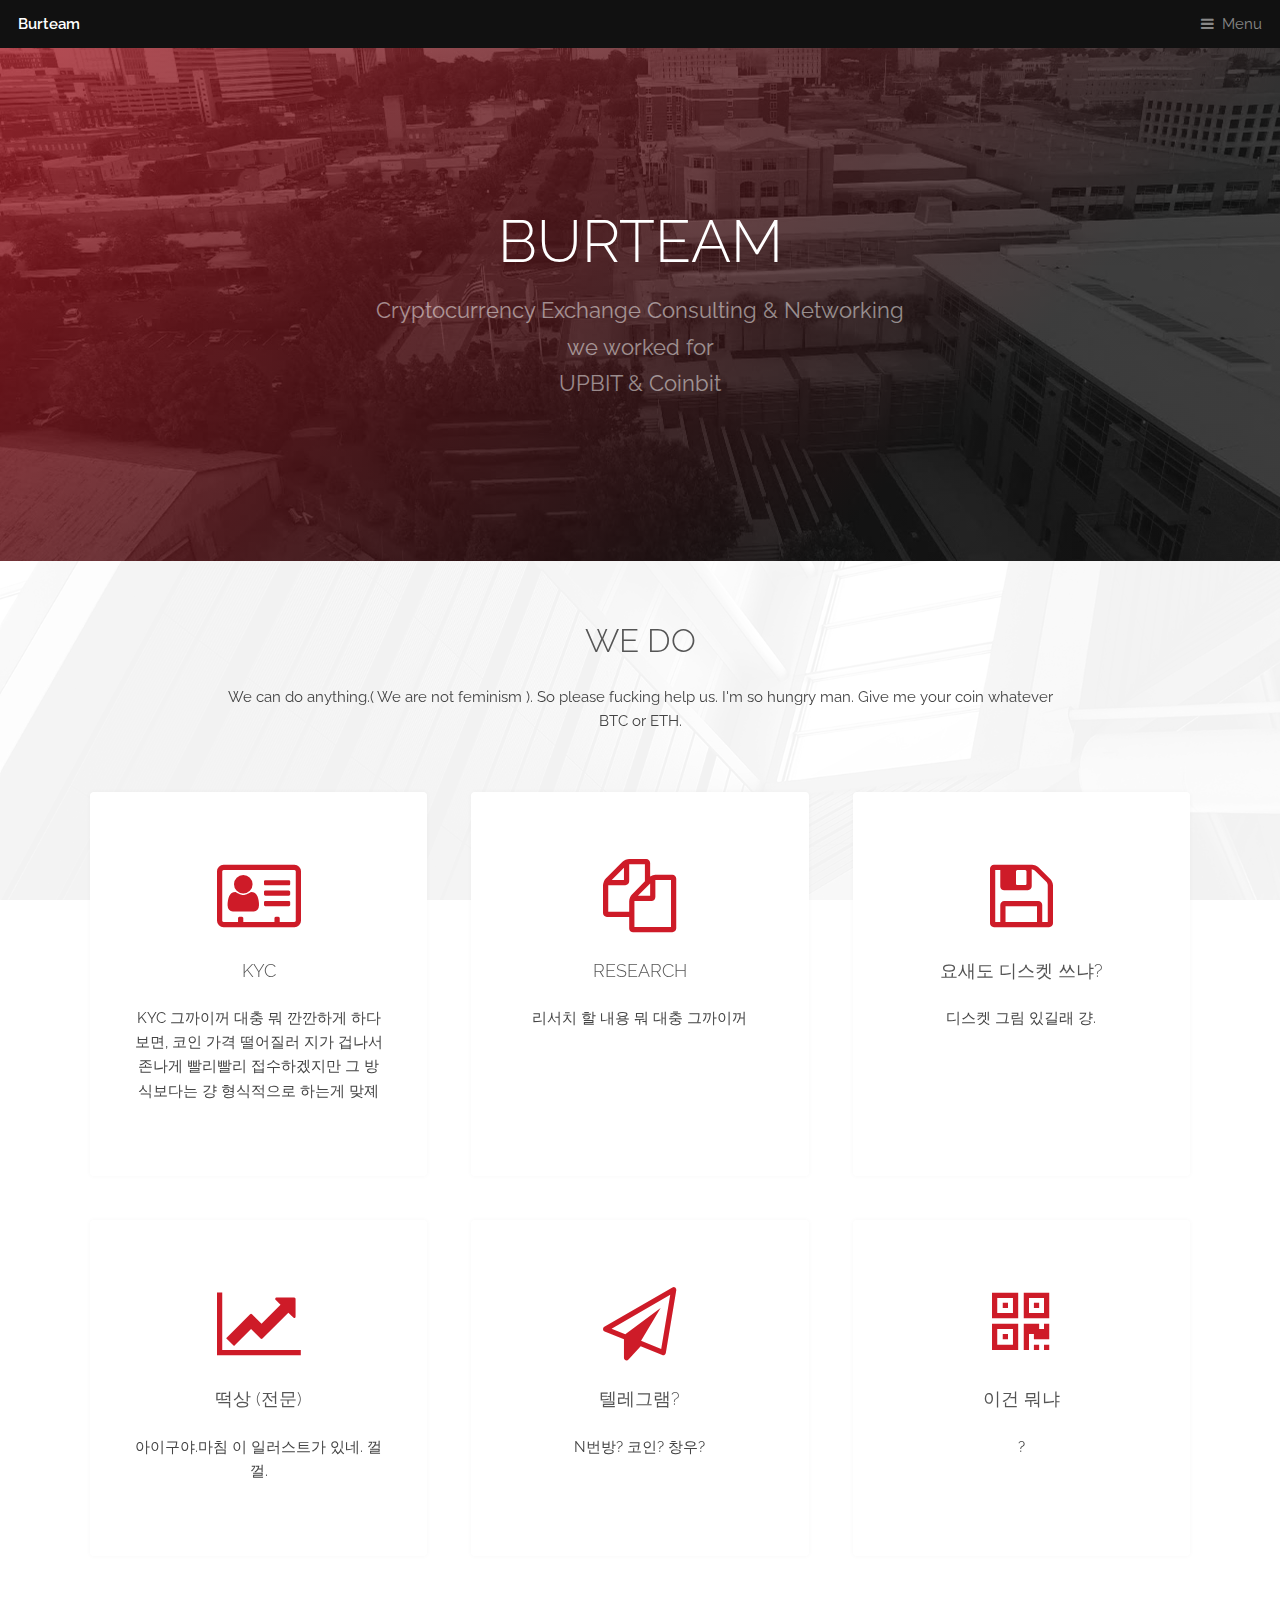
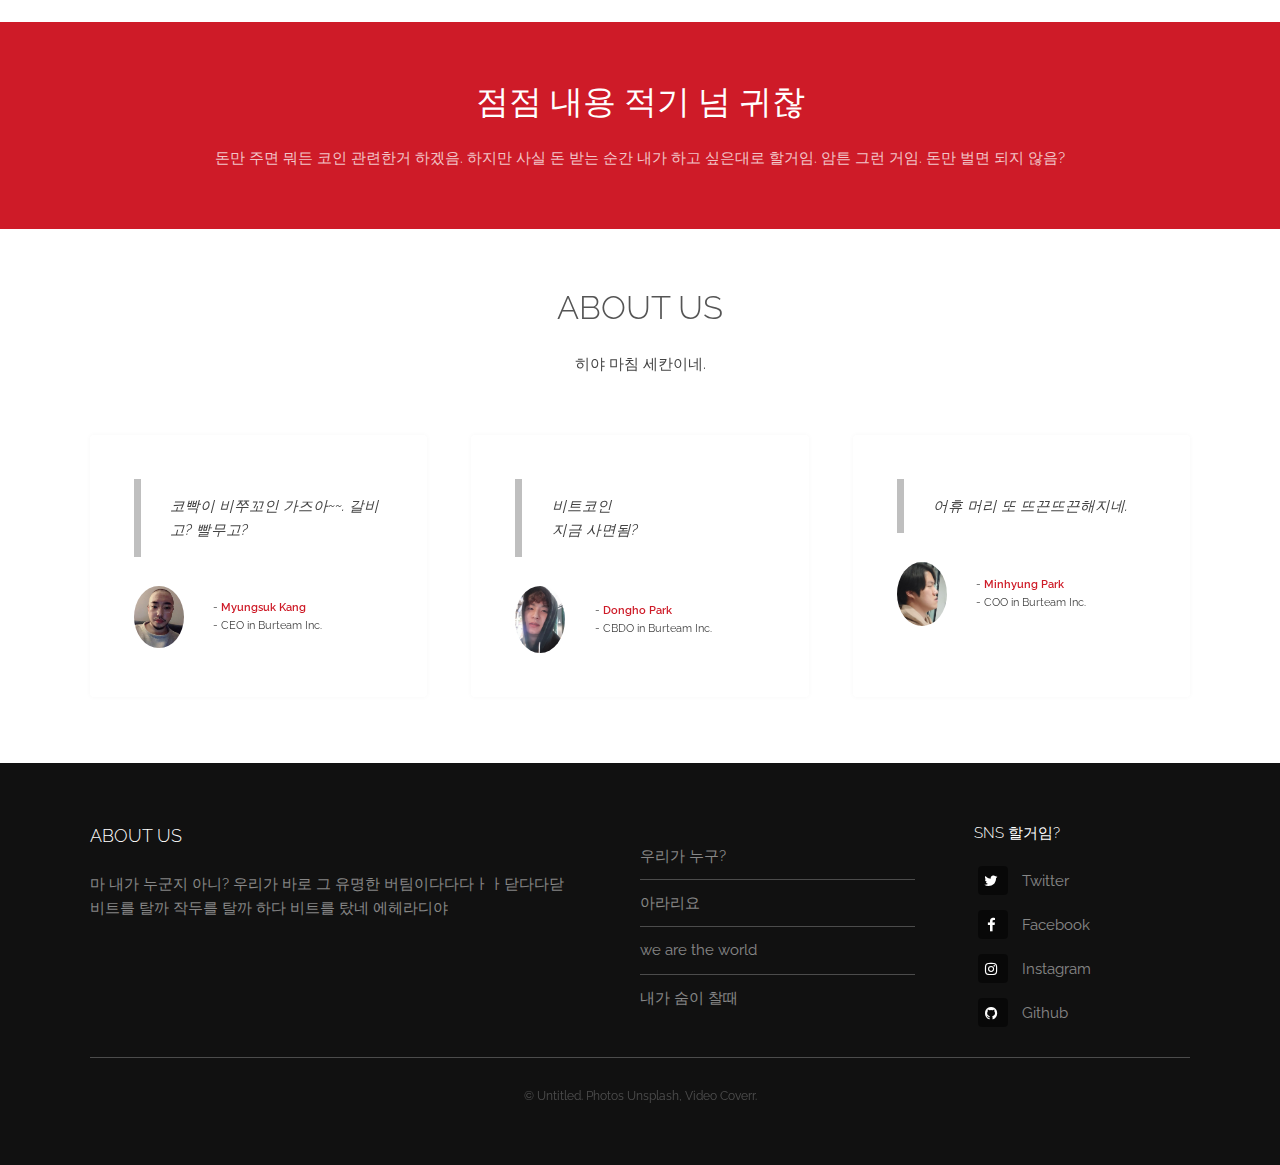
==== index.html @ a4aa3201 "2차 수정" ====
<!DOCTYPE HTML>
<html>
	<head>
		<title>Burteam</title>
		<meta charset="utf-8" />
		<meta name="viewport" content="width=device-width, initial-scale=1, user-scalable=no" />
		<meta name="description" content="" />
		<meta name="keywords" content="" />
		<meta property="og:image" content="images/bur.jpg"/>
		<link rel="stylesheet" href="assets/css/main.css" />
	</head>
	<body class="is-preload">

		<!-- Header -->
			<header id="header">
				<a class="logo" href="index.html">Burteam</a>
				<nav>
					<a href="#menu">Menu</a>
				</nav>
			</header>

		<!-- Nav -->
			<nav id="menu">
				<ul class="links">
					<li><a href="index.html">Home</a></li>
					<li><a href="elements.html">Contract</a></li>
					<li><a href="generic.html">Research</a></li>
				</ul>
			</nav>

		<!-- Banner -->
			<section id="banner">
				<div class="inner">
					<h1>Burteam</h1>
					<p>Cryptocurrency Exchange Consulting & Networking <br/>
					we worked for <br>
					<a href="https://upbit.com/">UPBIT</a>
					&

					 <a href="https://coinbit.co.kr/">Coinbit</a></p>
				</div>
				<video autoplay loop muted playsinline src="images/banner.mp4"></video>
			</section>

		<!-- Highlights -->
			<section class="wrapper">
				<div class="inner">
					<header class="special">
						<h2>WE do</h2>
						<p>We can do anything.( We are not feminism ). So please fucking help us. I'm so hungry man. Give me your coin whatever BTC or ETH. </p>
					</header>
					<div class="highlights">
						<section>
							<div class="content">
								<header>
									<a href="#" class="icon fa-vcard-o"><span class="label">Icon</span></a>
									<h3>KYC</h3>
								</header>
								<p>KYC 그까이꺼 대충 뭐 깐깐하게 하다보면, 코인 가격 떨어질러 지가 겁나서 존나게 빨리빨리 접수하겠지만 그 방식보다는 걍 형식적으로 하는게 맞졔</p>
							</div>
						</section>
						<section>
							<div class="content">
								<header>
									<a href="#" class="icon fa-files-o"><span class="label">Icon</span></a>
									<h3>Research</h3>
								</header>
								<p>리서치 할 내용 뭐 대충 그까이꺼</p>
							</div>
						</section>
						<section>
							<div class="content">
								<header>
									<a href="#" class="icon fa-floppy-o"><span class="label">Icon</span></a>
									<h3>요새도 디스켓 쓰냐?</h3>
								</header>
								<p>디스켓 그림 있길래 걍.</p>
							</div>
						</section>
						<section>
							<div class="content">
								<header>
									<a href="#" class="icon fa-line-chart"><span class="label">Icon</span></a>
									<h3>떡상 (전문)</h3>
								</header>
								<p>아이구야.마침 이 일러스트가 있네. 껄껄.</p>
							</div>
						</section>
						<section>
							<div class="content">
								<header>
									<a href="#" class="icon fa-paper-plane-o"><span class="label">Icon</span></a>
									<h3>텔레그램?</h3>
								</header>
								<p>N번방? 코인? 창우?</p>
							</div>
						</section>
						<section>
							<div class="content">
								<header>
									<a href="#" class="icon fa-qrcode"><span class="label">Icon</span></a>
									<h3>이건 뭐냐</h3>
								</header>
								<p>?</p>
							</div>
						</section>
					</div>
				</div>
			</section>

		<!-- CTA -->
			<section id="cta" class="wrapper">
				<div class="inner">
					<h2>점점 내용 적기 넘 귀찮</h2>
					<p> 돈만 주면 뭐든 코인 관련한거 하겠음. 하지만 사실 돈 받는 순간 내가 하고 싶은대로 할거임. 암튼 그런 거임. 돈만 벌면 되지 않음? </p>
				</div>
			</section>

		<!-- Testimonials -->
			<section class="wrapper">
				<div class="inner">
					<header class="special">
						<h2>About us</h2>
						<p>히야 마침 세칸이네. </p>
					</header>
					<div class="testimonials">
						<section>
							<div class="content">
								<blockquote>
									<p>코빡이 비쭈꼬인 가즈아~~.
									갈비고? 빨무고?</p>
								</blockquote>
								<div class="author">
									<div class="image">
										<img src="images/보노.jpg" alt="" />
									</div>
									<p class="credit">- <strong>Myungsuk Kang</strong> <span><br>- CEO in Burteam Inc.</span></p>
								</div>
							</div>
						</section>
						<section>
							<div class="content">
								<blockquote>
									<p>비트코인 <br> 지금 사면됨? </p>
								</blockquote>
								<div class="author">
									<div class="image">
										<img src="images/22.jpg" alt="" />
									</div>
									<p class="credit">- <strong>Dongho Park</strong> <span><br>- CBDO in Burteam Inc.</span></p>
								</div>
							</div>
						</section>
						<section>
							<div class="content">
								<blockquote>
									<p>어휴 머리 또 뜨끈뜨끈해지네. </p>
								</blockquote>
								<div class="author">
									<div class="image">
										<img src="images/민4.jpg" alt="" />
									</div>
									<p class="credit">- <strong>Minhyung Park</strong> <span><br>- COO in Burteam Inc.</span></p>
								</div>
							</div>
						</section>
					</div>
				</div>
			</section>

		<!-- Footer -->
			<footer id="footer">
				<div class="inner">
					<div class="content">
						<section>
							<h3>About us</h3>
							<p>마 내가 누군지 아니? 우리가 바로 그 유명한 버팀이다다다ㅏㅏ닫다다닫 비트를 탈까 작두를 탈까 하다 비트를 탔네 에헤라디야</p>
						</section>
						<section>
							<h4></h4>
							<ul class="alt">
								<li><a href="#">우리가 누구?</a></li>
								<li><a href="#">아라리요</a></li>
								<li><a href="#">we are the world </a></li>
								<li><a href="#">내가 숨이 찰때</a></li>
							</ul>
						</section>
						<section>
							<h4>SNS 할거임?</h4>
							<ul class="plain">
								<li><a href="#"><i class="icon fa-twitter">&nbsp;</i>Twitter</a></li>
								<li><a href="#"><i class="icon fa-facebook">&nbsp;</i>Facebook</a></li>
								<li><a href="#"><i class="icon fa-instagram">&nbsp;</i>Instagram</a></li>
								<li><a href="#"><i class="icon fa-github">&nbsp;</i>Github</a></li>
							</ul>
						</section>
					</div>
					<div class="copyright">
						&copy; Untitled. Photos <a href="https://unsplash.co">Unsplash</a>, Video <a href="https://coverr.co">Coverr</a>.
					</div>
				</div>
			</footer>

		<!-- Scripts -->
			<script src="assets/js/jquery.min.js"></script>
			<script src="assets/js/browser.min.js"></script>
			<script src="assets/js/breakpoints.min.js"></script>
			<script src="assets/js/util.js"></script>
			<script src="assets/js/main.js"></script>

	</body>
</html>
---- assets/css/main.css ----
@import url(font-awesome.min.css);
@import url("https://fonts.googleapis.com/css?family=Raleway:200,300,400,500,600");
/*
	Industrious by TEMPLATED
	templated.co @templatedco
	Released for free under the Creative Commons Attribution 3.0 license (templated.co/license)
*/
/* Basic */
@-ms-viewport {
  width: device-width; }
body {
  -ms-overflow-style: scrollbar; }

@media screen and (max-width: 480px) {
  html, body {
    min-width: 320px; } }
html {
  box-sizing: border-box; }

*, *:before, *:after {
  box-sizing: inherit; }

body {
  background: #ffffff; }
  body.is-preload *, body.is-preload *:before, body.is-preload *:after {
    -moz-animation: none !important;
    -webkit-animation: none !important;
    -ms-animation: none !important;
    animation: none !important;
    -moz-transition: none !important;
    -webkit-transition: none !important;
    -ms-transition: none !important;
    transition: none !important; }

html, body, div, span, applet, object,
iframe, h1, h2, h3, h4, h5, h6, p, blockquote,
pre, a, abbr, acronym, address, big, cite,
code, del, dfn, em, img, ins, kbd, q, s, samp,
small, strike, strong, sub, sup, tt, var, b,
u, i, center, dl, dt, dd, ol, ul, li, fieldset,
form, label, legend, table, caption, tbody,
tfoot, thead, tr, th, td, article, aside,
canvas, details, embed, figure, figcaption,
footer, header, hgroup, menu, nav, output, ruby,
section, summary, time, mark, audio, video {
  margin: 0;
  padding: 0;
  border: 0;
  font-size: 100%;
  font: inherit;
  vertical-align: baseline; }

article, aside, details, figcaption, figure,
footer, header, hgroup, menu, nav, section {
  display: block; }

body {
  line-height: 1; }

ol, ul {
  list-style: none; }

blockquote, q {
  quotes: none; }
  blockquote:before, blockquote:after, q:before, q:after {
    content: '';
    content: none; }

table {
  border-collapse: collapse;
  border-spacing: 0; }

body {
  -webkit-text-size-adjust: none; }

mark {
  background-color: transparent;
  color: inherit; }

input::-moz-focus-inner {
  border: 0;
  padding: 0; }

input, select, textarea {
  -moz-appearance: none;
  -webkit-appearance: none;
  -ms-appearance: none;
  appearance: none; }

/* Typography */
html {
  font-size: 13pt; }
  @media screen and (max-width: 1680px) {
    html {
      font-size: 11pt; } }
  @media screen and (max-width: 980px) {
    html {
      font-size: 12pt; } }
  @media screen and (max-width: 480px) {
    html {
      font-size: 11pt; } }

body {
  background-color: #ffffff;
  color: #444444; }

body, input, select, textarea {
  font-family: "Raleway", Arial, Helvetica, sans-serif;
  font-weight: 400;
  font-size: 1rem;
  line-height: 1.65; }

a {
  -moz-transition: color 0.2s ease-in-out;
  -webkit-transition: color 0.2s ease-in-out;
  -ms-transition: color 0.2s ease-in-out;
  transition: color 0.2s ease-in-out;
  text-decoration: underline; }
  a:hover {
    text-decoration: none; }

strong, b {
  font-weight: 600; }

em, i {
  font-style: italic; }

p {
  margin: 0 0 2rem 0; }

header.special {
  text-align: center;
  margin-bottom: 4rem; }
  header.special p {
    max-width: 75%;
    margin-left: auto;
    margin-right: auto; }

h1, h2, h3, h4, h5, h6 {
  font-weight: 300;
  line-height: 1.5;
  text-transform: uppercase;
  margin: 0 0 1.5rem 0; }
  h1 a, h2 a, h3 a, h4 a, h5 a, h6 a {
    color: inherit;
    text-decoration: none; }

h1 {
  font-size: 3rem;
  line-height: 1.2; }

h2 {
  font-size: 2.25rem;
  line-height: 1.3; }

h3 {
  font-size: 1.25rem; }

h4 {
  font-size: 1rem; }

h5 {
  font-size: 0.9rem; }

h6 {
  font-size: 0.7rem; }

@media screen and (max-width: 736px) {
  h1 {
    font-size: 2.75rem;
    line-height: 1.3; }

  h2 {
    font-size: 1.75rem;
    line-height: 1.5; }

  h3 {
    font-size: 1.25rem; } }
sub {
  font-size: 0.8rem;
  position: relative;
  top: 0.5rem; }

sup {
  font-size: 0.8rem;
  position: relative;
  top: -0.5rem; }

blockquote {
  border-left: solid 0.5rem;
  font-style: italic;
  margin: 0 0 2rem 0;
  padding: 1rem 0 1rem 2rem; }

code {
  border-radius: 4px;
  border: solid 1px;
  font-family: "Courier New", monospace;
  font-size: 0.9rem;
  margin: 0 0.25rem;
  padding: 0.25rem 0.65rem; }

pre {
  -webkit-overflow-scrolling: touch;
  font-family: "Courier New", monospace;
  font-size: 0.9rem;
  margin: 0 0 2rem 0; }
  pre code {
    display: block;
    line-height: 1.75;
    padding: 1rem 1.5rem;
    overflow-x: auto; }

hr {
  border: 0;
  border-bottom: solid 1px;
  margin: 2rem 0; }
  hr.major {
    margin: 4rem 0; }

input, select, textarea {
  color: #555555; }

a {
  color: #ce1b28; }

strong, b {
  color: #555555; }

h1, h2, h3, h4, h5, h6 {
  color: #555555; }

blockquote {
  border-left-color: rgba(0, 0, 0, 0.25); }

code {
  background: rgba(0, 0, 0, 0.075);
  border-color: rgba(0, 0, 0, 0.25); }

hr {
  border-bottom-color: rgba(0, 0, 0, 0.25); }

/* Inner */
.inner {
  margin: 0 auto;
  width: 75rem;
  max-width: calc(100% - 6rem); }
  @media screen and (max-width: 480px) {
    .inner {
      max-width: calc(100% - 3rem); } }

/* Button */
input[type="submit"],
input[type="reset"],
input[type="button"],
button,
.button {
  -moz-appearance: none;
  -webkit-appearance: none;
  -ms-appearance: none;
  appearance: none;
  -moz-transition: background-color 0.2s ease-in-out, box-shadow 0.2s ease-in-out, color 0.2s ease-in-out;
  -webkit-transition: background-color 0.2s ease-in-out, box-shadow 0.2s ease-in-out, color 0.2s ease-in-out;
  -ms-transition: background-color 0.2s ease-in-out, box-shadow 0.2s ease-in-out, color 0.2s ease-in-out;
  transition: background-color 0.2s ease-in-out, box-shadow 0.2s ease-in-out, color 0.2s ease-in-out;
  border: 0;
  border-radius: 4px;
  cursor: pointer;
  display: inline-block;
  font-weight: 600;
  height: 3.25rem;
  line-height: 3.25rem;
  padding: 0 1.75rem;
  text-align: center;
  text-decoration: none;
  white-space: nowrap; }
  input[type="submit"].small,
  input[type="reset"].small,
  input[type="button"].small,
  button.small,
  .button.small {
    font-size: 0.8rem;
    height: 2.4375rem;
    line-height: 2.4375rem;
    padding: 0 1.25rem; }
  input[type="submit"].large,
  input[type="reset"].large,
  input[type="button"].large,
  button.large,
  .button.large {
    font-size: 1.35rem;
    height: 4.0625rem;
    line-height: 4.0625rem;
    padding: 0 2rem; }
  input[type="submit"].wide,
  input[type="reset"].wide,
  input[type="button"].wide,
  button.wide,
  .button.wide {
    min-width: 13rem; }
  input[type="submit"].icon:before,
  input[type="reset"].icon:before,
  input[type="button"].icon:before,
  button.icon:before,
  .button.icon:before {
    margin-right: 0.5rem; }
  input[type="submit"].fit,
  input[type="reset"].fit,
  input[type="button"].fit,
  button.fit,
  .button.fit {
    width: 100%; }
  input[type="submit"].disabled, input[type="submit"]:disabled,
  input[type="reset"].disabled,
  input[type="reset"]:disabled,
  input[type="button"].disabled,
  input[type="button"]:disabled,
  button.disabled,
  button:disabled,
  .button.disabled,
  .button:disabled {
    pointer-events: none;
    opacity: 0.25; }

input[type="submit"],
input[type="reset"],
input[type="button"],
button,
.button {
  background-color: transparent;
  box-shadow: inset 0 0 0 1px #555555;
  color: #555555 !important; }
  input[type="submit"]:hover,
  input[type="reset"]:hover,
  input[type="button"]:hover,
  button:hover,
  .button:hover {
    box-shadow: inset 0 0 0 1px #ce1b28;
    color: #ce1b28 !important; }
    input[type="submit"]:hover:active,
    input[type="reset"]:hover:active,
    input[type="button"]:hover:active,
    button:hover:active,
    .button:hover:active {
      background-color: rgba(206, 27, 40, 0.25); }
  input[type="submit"].primary,
  input[type="reset"].primary,
  input[type="button"].primary,
  button.primary,
  .button.primary {
    box-shadow: none;
    background-color: #ce1b28;
    color: #ffffff !important; }
    input[type="submit"].primary:hover,
    input[type="reset"].primary:hover,
    input[type="button"].primary:hover,
    button.primary:hover,
    .button.primary:hover {
      background-color: #e2212f;
      box-shadow: none; }
      input[type="submit"].primary:hover:active,
      input[type="reset"].primary:hover:active,
      input[type="button"].primary:hover:active,
      button.primary:hover:active,
      .button.primary:hover:active {
        background-color: #b71824; }

/* Form */
form {
  margin: 0 0 2rem 0; }

input[type="text"],
input[type="password"],
input[type="email"],
input[type="tel"],
input[type="search"],
input[type="url"],
select,
textarea {
  -moz-appearance: none;
  -webkit-appearance: none;
  -ms-appearance: none;
  appearance: none;
  border-radius: 4px;
  border: none;
  border: solid 1px;
  color: inherit;
  display: block;
  outline: 0;
  padding: 0 1rem;
  text-decoration: none;
  width: 100%; }
  input[type="text"]:invalid,
  input[type="password"]:invalid,
  input[type="email"]:invalid,
  input[type="tel"]:invalid,
  input[type="search"]:invalid,
  input[type="url"]:invalid,
  select:invalid,
  textarea:invalid {
    box-shadow: none; }

label {
  display: block;
  font-size: 1rem;
  font-weight: 600;
  margin: 0 0 1rem 0; }

input[type="text"],
input[type="password"],
input[type="email"],
input[type="tel"],
input[type="search"],
input[type="url"] {
  height: 3.25rem; }

select {
  background-size: 1.25rem;
  background-repeat: no-repeat;
  background-position: calc(100% - 1rem) center;
  height: 3.25rem;
  padding-right: 3.25rem;
  text-overflow: ellipsis; }
  select:focus::-ms-value {
    background-color: transparent; }
  select::-ms-expand {
    display: none; }

textarea {
  padding: 0.75rem 1rem; }

input[type="checkbox"],
input[type="radio"] {
  -moz-appearance: none;
  -webkit-appearance: none;
  -ms-appearance: none;
  appearance: none;
  display: block;
  float: left;
  margin-right: -2rem;
  opacity: 0;
  width: 1rem;
  z-index: -1; }
  input[type="checkbox"] + label,
  input[type="radio"] + label {
    text-decoration: none;
    cursor: pointer;
    display: inline-block;
    font-size: 1rem;
    font-weight: 400;
    padding-left: 2.825rem;
    padding-right: 0.875rem;
    position: relative; }
    input[type="checkbox"] + label:before,
    input[type="radio"] + label:before {
      -moz-osx-font-smoothing: grayscale;
      -webkit-font-smoothing: antialiased;
      font-family: FontAwesome;
      font-style: normal;
      font-weight: normal;
      text-transform: none !important; }
    input[type="checkbox"] + label:before,
    input[type="radio"] + label:before {
      border-radius: 4px;
      border: solid 1px;
      content: '';
      display: inline-block;
      height: 1.95rem;
      left: 0;
      line-height: 1.86875rem;
      position: absolute;
      text-align: center;
      top: -0.1625rem;
      width: 1.95rem; }
  input[type="checkbox"]:checked + label:before,
  input[type="radio"]:checked + label:before {
    content: '\f00c'; }

input[type="checkbox"] + label:before {
  border-radius: 4px; }

input[type="radio"] + label:before {
  border-radius: 100%; }

::-webkit-input-placeholder {
  opacity: 1.0; }

:-moz-placeholder {
  opacity: 1.0; }

::-moz-placeholder {
  opacity: 1.0; }

:-ms-input-placeholder {
  opacity: 1.0; }

label {
  color: #555555; }

input[type="text"],
input[type="password"],
input[type="email"],
input[type="tel"],
input[type="search"],
input[type="url"],
select,
textarea {
  background-color: rgba(0, 0, 0, 0.075);
  border-color: rgba(0, 0, 0, 0.25); }
  input[type="text"]:focus,
  input[type="password"]:focus,
  input[type="email"]:focus,
  input[type="tel"]:focus,
  input[type="search"]:focus,
  input[type="url"]:focus,
  select:focus,
  textarea:focus {
    border-color: #ce1b28;
    box-shadow: 0 0 0 1px #ce1b28; }

select {
  background-image: url("data:image/svg+xml;charset=utf8,%3Csvg xmlns='http://www.w3.org/2000/svg' width='40' height='40' preserveAspectRatio='none' viewBox='0 0 40 40'%3E%3Cpath d='M9.4,12.3l10.4,10.4l10.4-10.4c0.2-0.2,0.5-0.4,0.9-0.4c0.3,0,0.6,0.1,0.9,0.4l3.3,3.3c0.2,0.2,0.4,0.5,0.4,0.9 c0,0.4-0.1,0.6-0.4,0.9L20.7,31.9c-0.2,0.2-0.5,0.4-0.9,0.4c-0.3,0-0.6-0.1-0.9-0.4L4.3,17.3c-0.2-0.2-0.4-0.5-0.4-0.9 c0-0.4,0.1-0.6,0.4-0.9l3.3-3.3c0.2-0.2,0.5-0.4,0.9-0.4S9.1,12.1,9.4,12.3z' fill='rgba(0, 0, 0, 0.25)' /%3E%3C/svg%3E"); }
  select option {
    color: #444444;
    background-color: #ffffff; }

input[type="checkbox"] + label,
input[type="radio"] + label {
  color: #444444; }
  input[type="checkbox"] + label:before,
  input[type="radio"] + label:before {
    background: rgba(0, 0, 0, 0.075);
    border-color: rgba(0, 0, 0, 0.25); }
input[type="checkbox"]:checked + label:before,
input[type="radio"]:checked + label:before {
  background-color: #ce1b28;
  border-color: #ce1b28;
  color: #ffffff; }
input[type="checkbox"]:focus + label:before,
input[type="radio"]:focus + label:before {
  border-color: #ce1b28;
  box-shadow: 0 0 0 1px #ce1b28; }

::-webkit-input-placeholder {
  color: #bbbbbb !important; }

:-moz-placeholder {
  color: #bbbbbb !important; }

::-moz-placeholder {
  color: #bbbbbb !important; }

:-ms-input-placeholder {
  color: #bbbbbb !important; }

/* List */
ol {
  list-style: decimal;
  margin: 0 0 2rem 0;
  padding-left: 1.25rem; }
  ol li {
    padding-left: 0.25rem; }

ul {
  list-style: disc;
  margin: 0 0 2rem 0;
  padding-left: 1rem; }
  ul li {
    padding-left: 0.325rem; }
  ul.plain {
    list-style: none;
    padding-left: 0; }
    ul.plain li {
      margin-bottom: 1rem; }
      ul.plain li .icon {
        border-radius: 4px;
        color: #ffffff;
        display: inline-block;
        margin-right: 1rem;
        text-align: center;
        width: 2rem;
        height: 2rem;
        line-height: 2rem;
        background: rgba(0, 0, 0, 0.5); }
  ul.alt {
    list-style: none;
    padding-left: 0; }
    ul.alt li {
      border-top: solid 1px;
      padding: 0.75rem 0; }
      ul.alt li:first-child {
        border-top: 0;
        padding-top: 0; }
      ul.alt li:last-child {
        padding-bottom: 0; }

dl {
  margin: 0 0 2rem 0; }
  dl dt {
    display: block;
    font-weight: 600;
    margin: 0 0 1rem 0; }
  dl dd {
    margin-left: 1.5rem; }

ul.alt li {
  border-top-color: rgba(0, 0, 0, 0.25); }

/* Table */
.table-wrapper {
  -webkit-overflow-scrolling: touch;
  overflow-x: auto; }

table {
  margin: 0 0 2rem 0;
  width: 100%; }
  table tbody tr {
    border: solid 1px;
    border-left: 0;
    border-right: 0; }
  table td {
    padding: 0.75rem 0.75rem; }
  table th {
    font-size: 0.9rem;
    font-weight: 600;
    padding: 0 0.75rem 0.75rem 0.75rem;
    text-align: left; }
  table thead {
    border-bottom: solid 2px; }
  table tfoot {
    border-top: solid 2px; }
  table.alt {
    border-collapse: separate; }
    table.alt tbody tr td {
      border: solid 1px;
      border-left-width: 0;
      border-top-width: 0; }
      table.alt tbody tr td:first-child {
        border-left-width: 1px; }
    table.alt tbody tr:first-child td {
      border-top-width: 1px; }
    table.alt thead {
      border-bottom: 0; }
    table.alt tfoot {
      border-top: 0; }

table tbody tr {
  border-color: rgba(0, 0, 0, 0.25); }
  table tbody tr:nth-child(2n + 1) {
    background-color: rgba(0, 0, 0, 0.075); }
table th {
  color: #555555; }
table thead {
  border-bottom-color: rgba(0, 0, 0, 0.25); }
table tfoot {
  border-top-color: rgba(0, 0, 0, 0.25); }
table.alt tbody tr td {
  border-color: rgba(0, 0, 0, 0.25); }

/* Highlights */
.highlights {
  width: 100%;
  margin: 2.5rem 0;
  display: -moz-flex;
  display: -webkit-flex;
  display: -ms-flex;
  display: flex;
  -moz-flex-wrap: wrap;
  -webkit-flex-wrap: wrap;
  -ms-flex-wrap: wrap;
  flex-wrap: wrap;
  -moz-align-items: -moz-stretch;
  -webkit-align-items: -webkit-stretch;
  -ms-align-items: -ms-stretch;
  align-items: stretch; }
  .highlights > * {
    -moz-flex-shrink: 1;
    -webkit-flex-shrink: 1;
    -ms-flex-shrink: 1;
    flex-shrink: 1;
    -moz-flex-grow: 0;
    -webkit-flex-grow: 0;
    -ms-flex-grow: 0;
    flex-grow: 0; }
  .highlights > * {
    width: 33.3333333333%; }
  .highlights > * {
    padding: 1.5rem;
    width: calc(33.3333333333% + 1rem); }
  .highlights > :nth-child(-n + 3) {
    padding-top: 0; }
  .highlights > :nth-last-child(-n + 3) {
    padding-bottom: 0; }
  .highlights > :nth-child(3n + 1) {
    padding-left: 0; }
  .highlights > :nth-child(3n) {
    padding-right: 0; }
  .highlights > :nth-child(3n + 1),
  .highlights > :nth-child(3n) {
    width: calc(33.3333333333% + -0.5rem); }
  .highlights .content {
    border-radius: 4px;
    height: 100%;
    padding: 3rem;
    text-align: center; }
    .highlights .content .icon {
      font-size: 5rem; }
  .highlights > div > :last-child {
    margin-bottom: 0; }
  @media screen and (max-width: 980px) {
    .highlights > * {
      width: 50%; }
    .highlights > * {
      padding: 1rem;
      width: calc(33.3333333333% + 0.6666666667rem); }
    .highlights > :nth-child(-n + 3) {
      padding-top: 1rem; }
    .highlights > :nth-last-child(-n + 3) {
      padding-bottom: 1rem; }
    .highlights > :nth-child(3n + 1) {
      padding-left: 1rem; }
    .highlights > :nth-child(3n) {
      padding-right: 1rem; }
    .highlights > :nth-child(3n + 1),
    .highlights > :nth-child(3n) {
      padding: 1rem;
      width: calc(50% + 1rem); }
    .highlights > * {
      padding: 1rem;
      width: calc(50% + 1rem); }
    .highlights > :nth-child(-n + 2) {
      padding-top: 0; }
    .highlights > :nth-last-child(-n + 2) {
      padding-bottom: 0; }
    .highlights > :nth-child(2n + 1) {
      padding-left: 0; }
    .highlights > :nth-child(2n) {
      padding-right: 0; }
    .highlights > :nth-child(2n + 1),
    .highlights > :nth-child(2n) {
      width: calc(50% + 0rem); }
    .highlights .content {
      padding: 2rem; } }
  @media screen and (max-width: 736px) {
    .highlights > * {
      width: 100%; }
    .highlights > * {
      padding: 1rem;
      width: calc(33.3333333333% + 0.6666666667rem); }
    .highlights > :nth-child(-n + 3) {
      padding-top: 1rem; }
    .highlights > :nth-last-child(-n + 3) {
      padding-bottom: 1rem; }
    .highlights > :nth-child(3n + 1) {
      padding-left: 1rem; }
    .highlights > :nth-child(3n) {
      padding-right: 1rem; }
    .highlights > :nth-child(3n + 1),
    .highlights > :nth-child(3n) {
      padding: 1rem;
      width: calc(100% + 2rem); }
    .highlights > * {
      padding: 1rem;
      width: calc(50% + 1rem); }
    .highlights > :nth-child(-n + 2) {
      padding-top: 1rem; }
    .highlights > :nth-last-child(-n + 2) {
      padding-bottom: 1rem; }
    .highlights > :nth-child(2n + 1) {
      padding-left: 1rem; }
    .highlights > :nth-child(2n) {
      padding-right: 1rem; }
    .highlights > :nth-child(2n + 1),
    .highlights > :nth-child(2n) {
      padding: 1rem;
      width: calc(100% + 2rem); }
    .highlights > * {
      padding: 1rem;
      width: calc(100% + 2rem); }
    .highlights > :nth-child(-n + 1) {
      padding-top: 0; }
    .highlights > :nth-last-child(-n + 1) {
      padding-bottom: 0; }
    .highlights > :nth-child(1n + 1) {
      padding-left: 0; }
    .highlights > :nth-child(1n) {
      padding-right: 0; }
    .highlights > :nth-child(1n + 1),
    .highlights > :nth-child(1n) {
      width: calc(100% + 1rem); } }

.highlights .content {
  background: #ffffff;
  box-shadow: 0px 0px 4px 1px rgba(0, 0, 0, 0.025); }

/* Testimonials */
.testimonials {
  margin: 2.5rem 0;
  width: 100%;
  display: -moz-flex;
  display: -webkit-flex;
  display: -ms-flex;
  display: flex;
  -moz-flex-wrap: wrap;
  -webkit-flex-wrap: wrap;
  -ms-flex-wrap: wrap;
  flex-wrap: wrap;
  -moz-align-items: -moz-stretch;
  -webkit-align-items: -webkit-stretch;
  -ms-align-items: -ms-stretch;
  align-items: stretch; }
  .testimonials > * {
    -moz-flex-shrink: 1;
    -webkit-flex-shrink: 1;
    -ms-flex-shrink: 1;
    flex-shrink: 1;
    -moz-flex-grow: 0;
    -webkit-flex-grow: 0;
    -ms-flex-grow: 0;
    flex-grow: 0; }
  .testimonials > * {
    width: 33.3333333333%; }
  .testimonials > * {
    padding: 1.5rem;
    width: calc(33.3333333333% + 1rem); }
  .testimonials > :nth-child(-n + 3) {
    padding-top: 0; }
  .testimonials > :nth-last-child(-n + 3) {
    padding-bottom: 0; }
  .testimonials > :nth-child(3n + 1) {
    padding-left: 0; }
  .testimonials > :nth-child(3n) {
    padding-right: 0; }
  .testimonials > :nth-child(3n + 1),
  .testimonials > :nth-child(3n) {
    width: calc(33.3333333333% + -0.5rem); }
  .testimonials .content {
    border-radius: 4px;
    height: 100%;
    padding: 3rem; }
    .testimonials .content .author {
      display: -moz-flex;
      display: -webkit-flex;
      display: -ms-flex;
      display: flex;
      -moz-align-items: center;
      -webkit-align-items: center;
      -ms-align-items: center;
      align-items: center; }
      .testimonials .content .author blockquote {
        margin: 0; }
      .testimonials .content .author .image {
        margin-right: 2rem;
        width: 20%; }
        .testimonials .content .author .image img {
          border-radius: 100%;
          max-width: 100%; }
    .testimonials .content .credit {
      font-size: 0.75rem; }
    .testimonials .content p:last-child {
      margin: 0; }
  .testimonials > div > :last-child {
    margin-bottom: 0; }
  @media screen and (max-width: 980px) {
    .testimonials > * {
      width: 50%; }
    .testimonials > * {
      padding: 1rem;
      width: calc(33.3333333333% + 0.6666666667rem); }
    .testimonials > :nth-child(-n + 3) {
      padding-top: 1rem; }
    .testimonials > :nth-last-child(-n + 3) {
      padding-bottom: 1rem; }
    .testimonials > :nth-child(3n + 1) {
      padding-left: 1rem; }
    .testimonials > :nth-child(3n) {
      padding-right: 1rem; }
    .testimonials > :nth-child(3n + 1),
    .testimonials > :nth-child(3n) {
      padding: 1rem;
      width: calc(50% + 1rem); }
    .testimonials > * {
      padding: 1rem;
      width: calc(50% + 1rem); }
    .testimonials > :nth-child(-n + 2) {
      padding-top: 0; }
    .testimonials > :nth-last-child(-n + 2) {
      padding-bottom: 0; }
    .testimonials > :nth-child(2n + 1) {
      padding-left: 0; }
    .testimonials > :nth-child(2n) {
      padding-right: 0; }
    .testimonials > :nth-child(2n + 1),
    .testimonials > :nth-child(2n) {
      width: calc(50% + 0rem); }
    .testimonials .content {
      padding: 2rem; } }
  @media screen and (max-width: 736px) {
    .testimonials > * {
      width: 100%; }
    .testimonials > * {
      padding: 1rem;
      width: calc(33.3333333333% + 0.6666666667rem); }
    .testimonials > :nth-child(-n + 3) {
      padding-top: 1rem; }
    .testimonials > :nth-last-child(-n + 3) {
      padding-bottom: 1rem; }
    .testimonials > :nth-child(3n + 1) {
      padding-left: 1rem; }
    .testimonials > :nth-child(3n) {
      padding-right: 1rem; }
    .testimonials > :nth-child(3n + 1),
    .testimonials > :nth-child(3n) {
      padding: 1rem;
      width: calc(100% + 2rem); }
    .testimonials > * {
      padding: 1rem;
      width: calc(50% + 1rem); }
    .testimonials > :nth-child(-n + 2) {
      padding-top: 1rem; }
    .testimonials > :nth-last-child(-n + 2) {
      padding-bottom: 1rem; }
    .testimonials > :nth-child(2n + 1) {
      padding-left: 1rem; }
    .testimonials > :nth-child(2n) {
      padding-right: 1rem; }
    .testimonials > :nth-child(2n + 1),
    .testimonials > :nth-child(2n) {
      padding: 1rem;
      width: calc(100% + 2rem); }
    .testimonials > * {
      padding: 1rem;
      width: calc(100% + 2rem); }
    .testimonials > :nth-child(-n + 1) {
      padding-top: 0; }
    .testimonials > :nth-last-child(-n + 1) {
      padding-bottom: 0; }
    .testimonials > :nth-child(1n + 1) {
      padding-left: 0; }
    .testimonials > :nth-child(1n) {
      padding-right: 0; }
    .testimonials > :nth-child(1n + 1),
    .testimonials > :nth-child(1n) {
      width: calc(100% + 1rem); } }

.testimonials .content {
  background: #ffffff;
  box-shadow: 0px 0px 4px 1px rgba(0, 0, 0, 0.025); }
  .testimonials .content .credit strong {
    color: #ce1b28; }

/* Actions */
ul.actions {
  display: -moz-flex;
  display: -webkit-flex;
  display: -ms-flex;
  display: flex;
  cursor: default;
  list-style: none;
  margin-left: -1rem;
  padding-left: 0; }
  ul.actions li {
    padding: 0 0 0 1rem;
    vertical-align: middle; }
  ul.actions.special {
    -moz-justify-content: center;
    -webkit-justify-content: center;
    -ms-justify-content: center;
    justify-content: center;
    width: calc(100% + 1rem); }
  ul.actions.stacked {
    -moz-flex-direction: column;
    -webkit-flex-direction: column;
    -ms-flex-direction: column;
    flex-direction: column;
    margin-left: 0; }
    ul.actions.stacked li {
      padding: 1.3rem 0 0 0; }
      ul.actions.stacked li:first-child {
        padding-top: 0; }
  ul.actions.fit {
    width: calc(100% + 1rem); }
    ul.actions.fit li {
      -moz-flex-grow: 1;
      -webkit-flex-grow: 1;
      -ms-flex-grow: 1;
      flex-grow: 1;
      -moz-flex-shrink: 1;
      -webkit-flex-shrink: 1;
      -ms-flex-shrink: 1;
      flex-shrink: 1;
      width: 100%; }
      ul.actions.fit li > * {
        width: 100%; }
    ul.actions.fit.stacked {
      width: 100%; }
  @media screen and (max-width: 480px) {
    ul.actions:not(.fixed) {
      -moz-flex-direction: column;
      -webkit-flex-direction: column;
      -ms-flex-direction: column;
      flex-direction: column;
      margin-left: 0;
      width: 100% !important; }
      ul.actions:not(.fixed) li {
        -moz-flex-grow: 1;
        -webkit-flex-grow: 1;
        -ms-flex-grow: 1;
        flex-grow: 1;
        -moz-flex-shrink: 1;
        -webkit-flex-shrink: 1;
        -ms-flex-shrink: 1;
        flex-shrink: 1;
        padding: 1rem 0 0 0;
        text-align: center;
        width: 100%; }
        ul.actions:not(.fixed) li > * {
          width: 100%; }
        ul.actions:not(.fixed) li:first-child {
          padding-top: 0; }
        ul.actions:not(.fixed) li input[type="submit"],
        ul.actions:not(.fixed) li input[type="reset"],
        ul.actions:not(.fixed) li input[type="button"],
        ul.actions:not(.fixed) li button,
        ul.actions:not(.fixed) li .button {
          width: 100%; }
          ul.actions:not(.fixed) li input[type="submit"].icon:before,
          ul.actions:not(.fixed) li input[type="reset"].icon:before,
          ul.actions:not(.fixed) li input[type="button"].icon:before,
          ul.actions:not(.fixed) li button.icon:before,
          ul.actions:not(.fixed) li .button.icon:before {
            margin-left: -0.5rem; } }

/* Grid */
.row {
  display: flex;
  flex-wrap: wrap;
  box-sizing: border-box; }
  .row > * {
    box-sizing: border-box; }
  .row.gtr-uniform > * > :last-child {
    margin-bottom: 0; }

.row > .imp {
  order: -1; }
.row > .col-1 {
  width: 8.3333333333%; }
.row > .off-1 {
  margin-left: 8.3333333333%; }
.row > .col-2 {
  width: 16.6666666667%; }
.row > .off-2 {
  margin-left: 16.6666666667%; }
.row > .col-3 {
  width: 25%; }
.row > .off-3 {
  margin-left: 25%; }
.row > .col-4 {
  width: 33.3333333333%; }
.row > .off-4 {
  margin-left: 33.3333333333%; }
.row > .col-5 {
  width: 41.6666666667%; }
.row > .off-5 {
  margin-left: 41.6666666667%; }
.row > .col-6 {
  width: 50%; }
.row > .off-6 {
  margin-left: 50%; }
.row > .col-7 {
  width: 58.3333333333%; }
.row > .off-7 {
  margin-left: 58.3333333333%; }
.row > .col-8 {
  width: 66.6666666667%; }
.row > .off-8 {
  margin-left: 66.6666666667%; }
.row > .col-9 {
  width: 75%; }
.row > .off-9 {
  margin-left: 75%; }
.row > .col-10 {
  width: 83.3333333333%; }
.row > .off-10 {
  margin-left: 83.3333333333%; }
.row > .col-11 {
  width: 91.6666666667%; }
.row > .off-11 {
  margin-left: 91.6666666667%; }
.row > .col-12 {
  width: 100%; }
.row > .off-12 {
  margin-left: 100%; }
.row.gtr-0 {
  margin-top: 0;
  margin-left: 0rem; }
  .row.gtr-0 > * {
    padding: 0 0 0 0rem; }
  .row.gtr-0.gtr-uniform {
    margin-top: 0rem; }
    .row.gtr-0.gtr-uniform > * {
      padding-top: 0rem; }
.row.gtr-25 {
  margin-top: 0;
  margin-left: -0.75rem; }
  .row.gtr-25 > * {
    padding: 0 0 0 0.75rem; }
  .row.gtr-25.gtr-uniform {
    margin-top: -0.75rem; }
    .row.gtr-25.gtr-uniform > * {
      padding-top: 0.75rem; }
.row.gtr-50 {
  margin-top: 0;
  margin-left: -1.5rem; }
  .row.gtr-50 > * {
    padding: 0 0 0 1.5rem; }
  .row.gtr-50.gtr-uniform {
    margin-top: -1.5rem; }
    .row.gtr-50.gtr-uniform > * {
      padding-top: 1.5rem; }
.row {
  margin-top: 0;
  margin-left: -3rem; }
  .row > * {
    padding: 0 0 0 3rem; }
  .row.gtr-uniform {
    margin-top: -3rem; }
    .row.gtr-uniform > * {
      padding-top: 3rem; }
.row.gtr-150 {
  margin-top: 0;
  margin-left: -4.5rem; }
  .row.gtr-150 > * {
    padding: 0 0 0 4.5rem; }
  .row.gtr-150.gtr-uniform {
    margin-top: -4.5rem; }
    .row.gtr-150.gtr-uniform > * {
      padding-top: 4.5rem; }
.row.gtr-200 {
  margin-top: 0;
  margin-left: -6rem; }
  .row.gtr-200 > * {
    padding: 0 0 0 6rem; }
  .row.gtr-200.gtr-uniform {
    margin-top: -6rem; }
    .row.gtr-200.gtr-uniform > * {
      padding-top: 6rem; }

@media screen and (max-width: 1680px) {
  .row {
    display: flex;
    flex-wrap: wrap;
    box-sizing: border-box; }
    .row > * {
      box-sizing: border-box; }
    .row.gtr-uniform > * > :last-child {
      margin-bottom: 0; }

  .row > .imp-xlarge {
    order: -1; }
  .row > .col-1-xlarge {
    width: 8.3333333333%; }
  .row > .off-1-xlarge {
    margin-left: 8.3333333333%; }
  .row > .col-2-xlarge {
    width: 16.6666666667%; }
  .row > .off-2-xlarge {
    margin-left: 16.6666666667%; }
  .row > .col-3-xlarge {
    width: 25%; }
  .row > .off-3-xlarge {
    margin-left: 25%; }
  .row > .col-4-xlarge {
    width: 33.3333333333%; }
  .row > .off-4-xlarge {
    margin-left: 33.3333333333%; }
  .row > .col-5-xlarge {
    width: 41.6666666667%; }
  .row > .off-5-xlarge {
    margin-left: 41.6666666667%; }
  .row > .col-6-xlarge {
    width: 50%; }
  .row > .off-6-xlarge {
    margin-left: 50%; }
  .row > .col-7-xlarge {
    width: 58.3333333333%; }
  .row > .off-7-xlarge {
    margin-left: 58.3333333333%; }
  .row > .col-8-xlarge {
    width: 66.6666666667%; }
  .row > .off-8-xlarge {
    margin-left: 66.6666666667%; }
  .row > .col-9-xlarge {
    width: 75%; }
  .row > .off-9-xlarge {
    margin-left: 75%; }
  .row > .col-10-xlarge {
    width: 83.3333333333%; }
  .row > .off-10-xlarge {
    margin-left: 83.3333333333%; }
  .row > .col-11-xlarge {
    width: 91.6666666667%; }
  .row > .off-11-xlarge {
    margin-left: 91.6666666667%; }
  .row > .col-12-xlarge {
    width: 100%; }
  .row > .off-12-xlarge {
    margin-left: 100%; }
  .row.gtr-0 {
    margin-top: 0;
    margin-left: 0rem; }
    .row.gtr-0 > * {
      padding: 0 0 0 0rem; }
    .row.gtr-0.gtr-uniform {
      margin-top: 0rem; }
      .row.gtr-0.gtr-uniform > * {
        padding-top: 0rem; }
  .row.gtr-25 {
    margin-top: 0;
    margin-left: -0.75rem; }
    .row.gtr-25 > * {
      padding: 0 0 0 0.75rem; }
    .row.gtr-25.gtr-uniform {
      margin-top: -0.75rem; }
      .row.gtr-25.gtr-uniform > * {
        padding-top: 0.75rem; }
  .row.gtr-50 {
    margin-top: 0;
    margin-left: -1.5rem; }
    .row.gtr-50 > * {
      padding: 0 0 0 1.5rem; }
    .row.gtr-50.gtr-uniform {
      margin-top: -1.5rem; }
      .row.gtr-50.gtr-uniform > * {
        padding-top: 1.5rem; }
  .row {
    margin-top: 0;
    margin-left: -3rem; }
    .row > * {
      padding: 0 0 0 3rem; }
    .row.gtr-uniform {
      margin-top: -3rem; }
      .row.gtr-uniform > * {
        padding-top: 3rem; }
  .row.gtr-150 {
    margin-top: 0;
    margin-left: -4.5rem; }
    .row.gtr-150 > * {
      padding: 0 0 0 4.5rem; }
    .row.gtr-150.gtr-uniform {
      margin-top: -4.5rem; }
      .row.gtr-150.gtr-uniform > * {
        padding-top: 4.5rem; }
  .row.gtr-200 {
    margin-top: 0;
    margin-left: -6rem; }
    .row.gtr-200 > * {
      padding: 0 0 0 6rem; }
    .row.gtr-200.gtr-uniform {
      margin-top: -6rem; }
      .row.gtr-200.gtr-uniform > * {
        padding-top: 6rem; } }
@media screen and (max-width: 1280px) {
  .row {
    display: flex;
    flex-wrap: wrap;
    box-sizing: border-box; }
    .row > * {
      box-sizing: border-box; }
    .row.gtr-uniform > * > :last-child {
      margin-bottom: 0; }

  .row > .imp-large {
    order: -1; }
  .row > .col-1-large {
    width: 8.3333333333%; }
  .row > .off-1-large {
    margin-left: 8.3333333333%; }
  .row > .col-2-large {
    width: 16.6666666667%; }
  .row > .off-2-large {
    margin-left: 16.6666666667%; }
  .row > .col-3-large {
    width: 25%; }
  .row > .off-3-large {
    margin-left: 25%; }
  .row > .col-4-large {
    width: 33.3333333333%; }
  .row > .off-4-large {
    margin-left: 33.3333333333%; }
  .row > .col-5-large {
    width: 41.6666666667%; }
  .row > .off-5-large {
    margin-left: 41.6666666667%; }
  .row > .col-6-large {
    width: 50%; }
  .row > .off-6-large {
    margin-left: 50%; }
  .row > .col-7-large {
    width: 58.3333333333%; }
  .row > .off-7-large {
    margin-left: 58.3333333333%; }
  .row > .col-8-large {
    width: 66.6666666667%; }
  .row > .off-8-large {
    margin-left: 66.6666666667%; }
  .row > .col-9-large {
    width: 75%; }
  .row > .off-9-large {
    margin-left: 75%; }
  .row > .col-10-large {
    width: 83.3333333333%; }
  .row > .off-10-large {
    margin-left: 83.3333333333%; }
  .row > .col-11-large {
    width: 91.6666666667%; }
  .row > .off-11-large {
    margin-left: 91.6666666667%; }
  .row > .col-12-large {
    width: 100%; }
  .row > .off-12-large {
    margin-left: 100%; }
  .row.gtr-0 {
    margin-top: 0;
    margin-left: 0rem; }
    .row.gtr-0 > * {
      padding: 0 0 0 0rem; }
    .row.gtr-0.gtr-uniform {
      margin-top: 0rem; }
      .row.gtr-0.gtr-uniform > * {
        padding-top: 0rem; }
  .row.gtr-25 {
    margin-top: 0;
    margin-left: -0.375rem; }
    .row.gtr-25 > * {
      padding: 0 0 0 0.375rem; }
    .row.gtr-25.gtr-uniform {
      margin-top: -0.375rem; }
      .row.gtr-25.gtr-uniform > * {
        padding-top: 0.375rem; }
  .row.gtr-50 {
    margin-top: 0;
    margin-left: -0.75rem; }
    .row.gtr-50 > * {
      padding: 0 0 0 0.75rem; }
    .row.gtr-50.gtr-uniform {
      margin-top: -0.75rem; }
      .row.gtr-50.gtr-uniform > * {
        padding-top: 0.75rem; }
  .row {
    margin-top: 0;
    margin-left: -1.5rem; }
    .row > * {
      padding: 0 0 0 1.5rem; }
    .row.gtr-uniform {
      margin-top: -1.5rem; }
      .row.gtr-uniform > * {
        padding-top: 1.5rem; }
  .row.gtr-150 {
    margin-top: 0;
    margin-left: -2.25rem; }
    .row.gtr-150 > * {
      padding: 0 0 0 2.25rem; }
    .row.gtr-150.gtr-uniform {
      margin-top: -2.25rem; }
      .row.gtr-150.gtr-uniform > * {
        padding-top: 2.25rem; }
  .row.gtr-200 {
    margin-top: 0;
    margin-left: -3rem; }
    .row.gtr-200 > * {
      padding: 0 0 0 3rem; }
    .row.gtr-200.gtr-uniform {
      margin-top: -3rem; }
      .row.gtr-200.gtr-uniform > * {
        padding-top: 3rem; } }
@media screen and (max-width: 980px) {
  .row {
    display: flex;
    flex-wrap: wrap;
    box-sizing: border-box; }
    .row > * {
      box-sizing: border-box; }
    .row.gtr-uniform > * > :last-child {
      margin-bottom: 0; }

  .row > .imp-medium {
    order: -1; }
  .row > .col-1-medium {
    width: 8.3333333333%; }
  .row > .off-1-medium {
    margin-left: 8.3333333333%; }
  .row > .col-2-medium {
    width: 16.6666666667%; }
  .row > .off-2-medium {
    margin-left: 16.6666666667%; }
  .row > .col-3-medium {
    width: 25%; }
  .row > .off-3-medium {
    margin-left: 25%; }
  .row > .col-4-medium {
    width: 33.3333333333%; }
  .row > .off-4-medium {
    margin-left: 33.3333333333%; }
  .row > .col-5-medium {
    width: 41.6666666667%; }
  .row > .off-5-medium {
    margin-left: 41.6666666667%; }
  .row > .col-6-medium {
    width: 50%; }
  .row > .off-6-medium {
    margin-left: 50%; }
  .row > .col-7-medium {
    width: 58.3333333333%; }
  .row > .off-7-medium {
    margin-left: 58.3333333333%; }
  .row > .col-8-medium {
    width: 66.6666666667%; }
  .row > .off-8-medium {
    margin-left: 66.6666666667%; }
  .row > .col-9-medium {
    width: 75%; }
  .row > .off-9-medium {
    margin-left: 75%; }
  .row > .col-10-medium {
    width: 83.3333333333%; }
  .row > .off-10-medium {
    margin-left: 83.3333333333%; }
  .row > .col-11-medium {
    width: 91.6666666667%; }
  .row > .off-11-medium {
    margin-left: 91.6666666667%; }
  .row > .col-12-medium {
    width: 100%; }
  .row > .off-12-medium {
    margin-left: 100%; }
  .row.gtr-0 {
    margin-top: 0;
    margin-left: 0rem; }
    .row.gtr-0 > * {
      padding: 0 0 0 0rem; }
    .row.gtr-0.gtr-uniform {
      margin-top: 0rem; }
      .row.gtr-0.gtr-uniform > * {
        padding-top: 0rem; }
  .row.gtr-25 {
    margin-top: 0;
    margin-left: -0.375rem; }
    .row.gtr-25 > * {
      padding: 0 0 0 0.375rem; }
    .row.gtr-25.gtr-uniform {
      margin-top: -0.375rem; }
      .row.gtr-25.gtr-uniform > * {
        padding-top: 0.375rem; }
  .row.gtr-50 {
    margin-top: 0;
    margin-left: -0.75rem; }
    .row.gtr-50 > * {
      padding: 0 0 0 0.75rem; }
    .row.gtr-50.gtr-uniform {
      margin-top: -0.75rem; }
      .row.gtr-50.gtr-uniform > * {
        padding-top: 0.75rem; }
  .row {
    margin-top: 0;
    margin-left: -1.5rem; }
    .row > * {
      padding: 0 0 0 1.5rem; }
    .row.gtr-uniform {
      margin-top: -1.5rem; }
      .row.gtr-uniform > * {
        padding-top: 1.5rem; }
  .row.gtr-150 {
    margin-top: 0;
    margin-left: -2.25rem; }
    .row.gtr-150 > * {
      padding: 0 0 0 2.25rem; }
    .row.gtr-150.gtr-uniform {
      margin-top: -2.25rem; }
      .row.gtr-150.gtr-uniform > * {
        padding-top: 2.25rem; }
  .row.gtr-200 {
    margin-top: 0;
    margin-left: -3rem; }
    .row.gtr-200 > * {
      padding: 0 0 0 3rem; }
    .row.gtr-200.gtr-uniform {
      margin-top: -3rem; }
      .row.gtr-200.gtr-uniform > * {
        padding-top: 3rem; } }
@media screen and (max-width: 736px) {
  .row {
    display: flex;
    flex-wrap: wrap;
    box-sizing: border-box; }
    .row > * {
      box-sizing: border-box; }
    .row.gtr-uniform > * > :last-child {
      margin-bottom: 0; }

  .row > .imp-small {
    order: -1; }
  .row > .col-1-small {
    width: 8.3333333333%; }
  .row > .off-1-small {
    margin-left: 8.3333333333%; }
  .row > .col-2-small {
    width: 16.6666666667%; }
  .row > .off-2-small {
    margin-left: 16.6666666667%; }
  .row > .col-3-small {
    width: 25%; }
  .row > .off-3-small {
    margin-left: 25%; }
  .row > .col-4-small {
    width: 33.3333333333%; }
  .row > .off-4-small {
    margin-left: 33.3333333333%; }
  .row > .col-5-small {
    width: 41.6666666667%; }
  .row > .off-5-small {
    margin-left: 41.6666666667%; }
  .row > .col-6-small {
    width: 50%; }
  .row > .off-6-small {
    margin-left: 50%; }
  .row > .col-7-small {
    width: 58.3333333333%; }
  .row > .off-7-small {
    margin-left: 58.3333333333%; }
  .row > .col-8-small {
    width: 66.6666666667%; }
  .row > .off-8-small {
    margin-left: 66.6666666667%; }
  .row > .col-9-small {
    width: 75%; }
  .row > .off-9-small {
    margin-left: 75%; }
  .row > .col-10-small {
    width: 83.3333333333%; }
  .row > .off-10-small {
    margin-left: 83.3333333333%; }
  .row > .col-11-small {
    width: 91.6666666667%; }
  .row > .off-11-small {
    margin-left: 91.6666666667%; }
  .row > .col-12-small {
    width: 100%; }
  .row > .off-12-small {
    margin-left: 100%; }
  .row.gtr-0 {
    margin-top: 0;
    margin-left: 0rem; }
    .row.gtr-0 > * {
      padding: 0 0 0 0rem; }
    .row.gtr-0.gtr-uniform {
      margin-top: 0rem; }
      .row.gtr-0.gtr-uniform > * {
        padding-top: 0rem; }
  .row.gtr-25 {
    margin-top: 0;
    margin-left: -0.3125rem; }
    .row.gtr-25 > * {
      padding: 0 0 0 0.3125rem; }
    .row.gtr-25.gtr-uniform {
      margin-top: -0.3125rem; }
      .row.gtr-25.gtr-uniform > * {
        padding-top: 0.3125rem; }
  .row.gtr-50 {
    margin-top: 0;
    margin-left: -0.625rem; }
    .row.gtr-50 > * {
      padding: 0 0 0 0.625rem; }
    .row.gtr-50.gtr-uniform {
      margin-top: -0.625rem; }
      .row.gtr-50.gtr-uniform > * {
        padding-top: 0.625rem; }
  .row {
    margin-top: 0;
    margin-left: -1.25rem; }
    .row > * {
      padding: 0 0 0 1.25rem; }
    .row.gtr-uniform {
      margin-top: -1.25rem; }
      .row.gtr-uniform > * {
        padding-top: 1.25rem; }
  .row.gtr-150 {
    margin-top: 0;
    margin-left: -1.875rem; }
    .row.gtr-150 > * {
      padding: 0 0 0 1.875rem; }
    .row.gtr-150.gtr-uniform {
      margin-top: -1.875rem; }
      .row.gtr-150.gtr-uniform > * {
        padding-top: 1.875rem; }
  .row.gtr-200 {
    margin-top: 0;
    margin-left: -2.5rem; }
    .row.gtr-200 > * {
      padding: 0 0 0 2.5rem; }
    .row.gtr-200.gtr-uniform {
      margin-top: -2.5rem; }
      .row.gtr-200.gtr-uniform > * {
        padding-top: 2.5rem; } }
@media screen and (max-width: 480px) {
  .row {
    display: flex;
    flex-wrap: wrap;
    box-sizing: border-box; }
    .row > * {
      box-sizing: border-box; }
    .row.gtr-uniform > * > :last-child {
      margin-bottom: 0; }

  .row > .imp-xsmall {
    order: -1; }
  .row > .col-1-xsmall {
    width: 8.3333333333%; }
  .row > .off-1-xsmall {
    margin-left: 8.3333333333%; }
  .row > .col-2-xsmall {
    width: 16.6666666667%; }
  .row > .off-2-xsmall {
    margin-left: 16.6666666667%; }
  .row > .col-3-xsmall {
    width: 25%; }
  .row > .off-3-xsmall {
    margin-left: 25%; }
  .row > .col-4-xsmall {
    width: 33.3333333333%; }
  .row > .off-4-xsmall {
    margin-left: 33.3333333333%; }
  .row > .col-5-xsmall {
    width: 41.6666666667%; }
  .row > .off-5-xsmall {
    margin-left: 41.6666666667%; }
  .row > .col-6-xsmall {
    width: 50%; }
  .row > .off-6-xsmall {
    margin-left: 50%; }
  .row > .col-7-xsmall {
    width: 58.3333333333%; }
  .row > .off-7-xsmall {
    margin-left: 58.3333333333%; }
  .row > .col-8-xsmall {
    width: 66.6666666667%; }
  .row > .off-8-xsmall {
    margin-left: 66.6666666667%; }
  .row > .col-9-xsmall {
    width: 75%; }
  .row > .off-9-xsmall {
    margin-left: 75%; }
  .row > .col-10-xsmall {
    width: 83.3333333333%; }
  .row > .off-10-xsmall {
    margin-left: 83.3333333333%; }
  .row > .col-11-xsmall {
    width: 91.6666666667%; }
  .row > .off-11-xsmall {
    margin-left: 91.6666666667%; }
  .row > .col-12-xsmall {
    width: 100%; }
  .row > .off-12-xsmall {
    margin-left: 100%; }
  .row.gtr-0 {
    margin-top: 0;
    margin-left: 0rem; }
    .row.gtr-0 > * {
      padding: 0 0 0 0rem; }
    .row.gtr-0.gtr-uniform {
      margin-top: 0rem; }
      .row.gtr-0.gtr-uniform > * {
        padding-top: 0rem; }
  .row.gtr-25 {
    margin-top: 0;
    margin-left: -0.3125rem; }
    .row.gtr-25 > * {
      padding: 0 0 0 0.3125rem; }
    .row.gtr-25.gtr-uniform {
      margin-top: -0.3125rem; }
      .row.gtr-25.gtr-uniform > * {
        padding-top: 0.3125rem; }
  .row.gtr-50 {
    margin-top: 0;
    margin-left: -0.625rem; }
    .row.gtr-50 > * {
      padding: 0 0 0 0.625rem; }
    .row.gtr-50.gtr-uniform {
      margin-top: -0.625rem; }
      .row.gtr-50.gtr-uniform > * {
        padding-top: 0.625rem; }
  .row {
    margin-top: 0;
    margin-left: -1.25rem; }
    .row > * {
      padding: 0 0 0 1.25rem; }
    .row.gtr-uniform {
      margin-top: -1.25rem; }
      .row.gtr-uniform > * {
        padding-top: 1.25rem; }
  .row.gtr-150 {
    margin-top: 0;
    margin-left: -1.875rem; }
    .row.gtr-150 > * {
      padding: 0 0 0 1.875rem; }
    .row.gtr-150.gtr-uniform {
      margin-top: -1.875rem; }
      .row.gtr-150.gtr-uniform > * {
        padding-top: 1.875rem; }
  .row.gtr-200 {
    margin-top: 0;
    margin-left: -2.5rem; }
    .row.gtr-200 > * {
      padding: 0 0 0 2.5rem; }
    .row.gtr-200.gtr-uniform {
      margin-top: -2.5rem; }
      .row.gtr-200.gtr-uniform > * {
        padding-top: 2.5rem; } }
/* Icon */
.icon {
  text-decoration: none;
  border-bottom: none;
  position: relative; }
  .icon:before {
    -moz-osx-font-smoothing: grayscale;
    -webkit-font-smoothing: antialiased;
    font-family: FontAwesome;
    font-style: normal;
    font-weight: normal;
    text-transform: none !important; }
  .icon > .label {
    display: none; }

/* Icons */
ul.icons {
  cursor: default;
  list-style: none;
  padding-left: 0; }
  ul.icons li {
    display: inline-block;
    padding: 0 1rem 0 0; }
    ul.icons li:last-child {
      padding-right: 0; }
    ul.icons li .icon:before {
      font-size: 2rem; }

/* Image */
.image {
  border-radius: 4px;
  border: 0;
  display: inline-block;
  position: relative; }
  .image img {
    border-radius: 4px;
    display: block; }
  .image.left, .image.right {
    max-width: 40%; }
    .image.left img, .image.right img {
      width: 100%; }
  .image.left {
    float: left;
    margin: 0 2rem 2rem 0;
    top: 0.25rem; }
  .image.right {
    float: right;
    margin: 0 0 2rem 2rem;
    top: 0.25rem; }
  .image.fit {
    display: block;
    margin: 0 0 2rem 0;
    width: 100%; }
    .image.fit img {
      width: 100%; }
  .image.main {
    display: block;
    margin: 0 0 3rem 0;
    width: 100%; }
    .image.main img {
      width: 100%; }

/* Wrapper */
.wrapper {
  padding: 8rem 0 6rem 0 ;
  position: relative;
  z-index: 1; }
  @media screen and (max-width: 1280px) {
    .wrapper {
      padding: 4rem 0 2rem 0 ; } }
  @media screen and (max-width: 736px) {
    .wrapper {
      padding: 3rem 0 1rem 0 ; } }
  @media screen and (max-width: 480px) {
    .wrapper {
      padding: 2rem 0 0.1rem 0 ; } }

/* Banner */
#banner {
  -ms-flex-align: center;
  -ms-flex-pack: center;
  background-color: #111111;
  color: rgba(255, 255, 255, 0.5);
  -moz-align-items: center;
  -webkit-align-items: center;
  -ms-align-items: center;
  align-items: center;
  display: -moz-flex;
  display: -webkit-flex;
  display: -ms-flex;
  display: flex;
  -moz-justify-content: center;
  -webkit-justify-content: center;
  -ms-justify-content: center;
  justify-content: center;
  background-image: url("../../images/banner.jpg");
  background-position: center;
  background-repeat: no-repeat;
  background-size: cover;
  border-top: 0;
  display: -ms-flexbox;
  height: 35rem !important;
  min-height: 35rem;
  overflow: hidden;
  position: relative;
  text-align: center;
  width: 100%; }
  #banner input, #banner select, #banner textarea {
    color: #ffffff; }
  #banner a {
    color: #ce1b28; }
  #banner strong, #banner b {
    color: #ffffff; }
  #banner h1, #banner h2, #banner h3, #banner h4, #banner h5, #banner h6 {
    color: #ffffff; }
  #banner blockquote {
    border-left-color: rgba(255, 255, 255, 0.25); }
  #banner code {
    background: rgba(255, 255, 255, 0.075);
    border-color: rgba(255, 255, 255, 0.25); }
  #banner hr {
    border-bottom-color: rgba(255, 255, 255, 0.25); }
  #banner input[type="submit"],
  #banner input[type="reset"],
  #banner input[type="button"],
  #banner button,
  #banner .button {
    background-color: transparent;
    box-shadow: inset 0 0 0 1px #ffffff;
    color: #ffffff !important; }
    #banner input[type="submit"]:hover,
    #banner input[type="reset"]:hover,
    #banner input[type="button"]:hover,
    #banner button:hover,
    #banner .button:hover {
      box-shadow: inset 0 0 0 1px #ce1b28;
      color: #ce1b28 !important; }
      #banner input[type="submit"]:hover:active,
      #banner input[type="reset"]:hover:active,
      #banner input[type="button"]:hover:active,
      #banner button:hover:active,
      #banner .button:hover:active {
        background-color: rgba(206, 27, 40, 0.25); }
    #banner input[type="submit"].primary,
    #banner input[type="reset"].primary,
    #banner input[type="button"].primary,
    #banner button.primary,
    #banner .button.primary {
      box-shadow: none;
      background-color: #ce1b28;
      color: #ffffff !important; }
      #banner input[type="submit"].primary:hover,
      #banner input[type="reset"].primary:hover,
      #banner input[type="button"].primary:hover,
      #banner button.primary:hover,
      #banner .button.primary:hover {
        background-color: #e2212f;
        box-shadow: none; }
        #banner input[type="submit"].primary:hover:active,
        #banner input[type="reset"].primary:hover:active,
        #banner input[type="button"].primary:hover:active,
        #banner button.primary:hover:active,
        #banner .button.primary:hover:active {
          background-color: #b71824; }
  #banner label {
    color: #ffffff; }
  #banner input[type="text"],
  #banner input[type="password"],
  #banner input[type="email"],
  #banner input[type="tel"],
  #banner input[type="search"],
  #banner input[type="url"],
  #banner select,
  #banner textarea {
    background-color: rgba(255, 255, 255, 0.075);
    border-color: rgba(255, 255, 255, 0.25); }
    #banner input[type="text"]:focus,
    #banner input[type="password"]:focus,
    #banner input[type="email"]:focus,
    #banner input[type="tel"]:focus,
    #banner input[type="search"]:focus,
    #banner input[type="url"]:focus,
    #banner select:focus,
    #banner textarea:focus {
      border-color: #ce1b28;
      box-shadow: 0 0 0 1px #ce1b28; }
  #banner select {
    background-image: url("data:image/svg+xml;charset=utf8,%3Csvg xmlns='http://www.w3.org/2000/svg' width='40' height='40' preserveAspectRatio='none' viewBox='0 0 40 40'%3E%3Cpath d='M9.4,12.3l10.4,10.4l10.4-10.4c0.2-0.2,0.5-0.4,0.9-0.4c0.3,0,0.6,0.1,0.9,0.4l3.3,3.3c0.2,0.2,0.4,0.5,0.4,0.9 c0,0.4-0.1,0.6-0.4,0.9L20.7,31.9c-0.2,0.2-0.5,0.4-0.9,0.4c-0.3,0-0.6-0.1-0.9-0.4L4.3,17.3c-0.2-0.2-0.4-0.5-0.4-0.9 c0-0.4,0.1-0.6,0.4-0.9l3.3-3.3c0.2-0.2,0.5-0.4,0.9-0.4S9.1,12.1,9.4,12.3z' fill='rgba(255, 255, 255, 0.25)' /%3E%3C/svg%3E"); }
    #banner select option {
      color: rgba(255, 255, 255, 0.5);
      background-color: #111111; }
  #banner input[type="checkbox"] + label,
  #banner input[type="radio"] + label {
    color: rgba(255, 255, 255, 0.5); }
    #banner input[type="checkbox"] + label:before,
    #banner input[type="radio"] + label:before {
      background: rgba(255, 255, 255, 0.075);
      border-color: rgba(255, 255, 255, 0.25); }
  #banner input[type="checkbox"]:checked + label:before,
  #banner input[type="radio"]:checked + label:before {
    background-color: #ce1b28;
    border-color: #ce1b28;
    color: #ffffff; }
  #banner input[type="checkbox"]:focus + label:before,
  #banner input[type="radio"]:focus + label:before {
    border-color: #ce1b28;
    box-shadow: 0 0 0 1px #ce1b28; }
  #banner ::-webkit-input-placeholder {
    color: rgba(255, 255, 255, 0.4) !important; }
  #banner :-moz-placeholder {
    color: rgba(255, 255, 255, 0.4) !important; }
  #banner ::-moz-placeholder {
    color: rgba(255, 255, 255, 0.4) !important; }
  #banner :-ms-input-placeholder {
    color: rgba(255, 255, 255, 0.4) !important; }
  #banner ul.alt li {
    border-top-color: rgba(255, 255, 255, 0.25); }
  #banner table tbody tr {
    border-color: rgba(255, 255, 255, 0.25); }
    #banner table tbody tr:nth-child(2n + 1) {
      background-color: rgba(255, 255, 255, 0.075); }
  #banner table th {
    color: #ffffff; }
  #banner table thead {
    border-bottom-color: rgba(255, 255, 255, 0.25); }
  #banner table tfoot {
    border-top-color: rgba(255, 255, 255, 0.25); }
  #banner table.alt tbody tr td {
    border-color: rgba(255, 255, 255, 0.25); }
  #banner .highlights .content {
    background: #111111;
    box-shadow: 0px 0px 4px 1px rgba(255, 255, 255, 0.025); }
  #banner .testimonials .content {
    background: #111111;
    box-shadow: 0px 0px 4px 1px rgba(255, 255, 255, 0.025); }
    #banner .testimonials .content .credit strong {
      color: #ce1b28; }
  #banner > .inner {
    -moz-transform: scale(1.0);
    -webkit-transform: scale(1.0);
    -ms-transform: scale(1.0);
    transform: scale(1.0);
    -moz-transition: opacity 1s ease, -moz-transform 1s ease;
    -webkit-transition: opacity 1s ease, -webkit-transform 1s ease;
    -ms-transition: opacity 1s ease, -ms-transform 1s ease;
    transition: opacity 1s ease, transform 1s ease;
    opacity: 1;
    position: relative;
    z-index: 3; }
    #banner > .inner > :last-child {
      margin-bottom: 0; }
  #banner h1 {
    font-size: 4rem;
    margin-bottom: 1rem; }
  #banner p {
    font-size: 1.5rem; }
  #banner a {
    color: rgba(255, 255, 255, 0.5);
    text-decoration: none; }
    #banner a:hover {
      color: #ffffff; }
  #banner video {
    -moz-transform: translateX(50%) translateY(50%);
    -webkit-transform: translateX(50%) translateY(50%);
    -ms-transform: translateX(50%) translateY(50%);
    transform: translateX(50%) translateY(50%);
    bottom: 50%;
    height: auto;
    min-height: 100%;
    min-width: 100%;
    overflow: hidden;
    position: absolute;
    right: 50%;
    width: auto; }
  #banner:before {
    -moz-transition: opacity 3s ease;
    -webkit-transition: opacity 3s ease;
    -ms-transition: opacity 3s ease;
    transition: opacity 3s ease;
    -moz-transition-delay: 1.25s;
    -webkit-transition-delay: 1.25s;
    -ms-transition-delay: 1.25s;
    transition-delay: 1.25s;
    background: #111111;
    content: '';
    display: block;
    height: 100%;
    left: 0;
    opacity: 0.45;
    position: absolute;
    top: 0;
    width: 100%;
    z-index: 1; }
  #banner:after {
    background: linear-gradient(135deg, #ce1b28 0%, #111111 74%);
    content: ' ';
    display: block;
    height: 100%;
    left: 0;
    opacity: 0.6;
    position: absolute;
    top: 0;
    webkit-linear-gradientidth: 100%;
    width: 100%;
    z-index: 1; }
  #banner.small {
    height: 30vh !important;
    min-height: 30vh; }
  @media screen and (max-width: 1280px) {
    #banner video {
      display: none; } }
  @media screen and (max-width: 736px) {
    #banner {
      height: auto !important;
      min-height: 0;
      padding: 4rem 2rem 4rem 2rem; }
      #banner .inner {
        width: 100%; }
      #banner h1 {
        font-size: 1.75rem;
        margin-bottom: 0.5rem;
        padding-bottom: 0; }
      #banner p {
        font-size: 1.25rem; }
      #banner br {
        display: none; }
      #banner .button {
        width: 100%; } }
  @media screen and (max-width: 480px) {
    #banner p {
      font-size: 1rem; } }
  body.is-preload #banner .inner {
    -moz-transform: scale(0.99);
    -webkit-transform: scale(0.99);
    -ms-transform: scale(0.99);
    transform: scale(0.99);
    opacity: 0; }
  body.is-preload #banner:before {
    opacity: 1; }

/* CTA */
#cta {
  background-color: #ce1b28;
  color: rgba(255, 255, 255, 0.75);
  background-attachment: fixed;
  background-image: linear-gradient(rgba(206, 27, 40, 0.25), rgba(206, 27, 40, 0.25)), url(../../images/cta01.jpg);
  background-position: bottom;
  background-repeat: no-repeat;
  background-size: cover;
  position: relative;
  text-align: center;
  z-index: 1; }
  #cta input, #cta select, #cta textarea {
    color: #ffffff; }
  #cta a {
    color: #ffffff; }
  #cta strong, #cta b {
    color: #ffffff; }
  #cta h1, #cta h2, #cta h3, #cta h4, #cta h5, #cta h6 {
    color: #ffffff; }
  #cta blockquote {
    border-left-color: rgba(255, 255, 255, 0.25); }
  #cta code {
    background: rgba(255, 255, 255, 0.075);
    border-color: rgba(255, 255, 255, 0.25); }
  #cta hr {
    border-bottom-color: rgba(255, 255, 255, 0.25); }
  #cta input[type="submit"],
  #cta input[type="reset"],
  #cta input[type="button"],
  #cta button,
  #cta .button {
    background-color: transparent;
    box-shadow: inset 0 0 0 1px #ffffff;
    color: #ffffff !important; }
    #cta input[type="submit"]:hover,
    #cta input[type="reset"]:hover,
    #cta input[type="button"]:hover,
    #cta button:hover,
    #cta .button:hover {
      background-color: rgba(255, 255, 255, 0.1); }
      #cta input[type="submit"]:hover:active,
      #cta input[type="reset"]:hover:active,
      #cta input[type="button"]:hover:active,
      #cta button:hover:active,
      #cta .button:hover:active {
        background-color: rgba(255, 255, 255, 0.25); }
    #cta input[type="submit"].primary,
    #cta input[type="reset"].primary,
    #cta input[type="button"].primary,
    #cta button.primary,
    #cta .button.primary {
      box-shadow: none;
      background-color: #ffffff;
      color: #ce1b28 !important; }
      #cta input[type="submit"].primary:hover,
      #cta input[type="reset"].primary:hover,
      #cta input[type="button"].primary:hover,
      #cta button.primary:hover,
      #cta .button.primary:hover {
        background-color: rgba(255, 255, 255, 0.875);
        box-shadow: none; }
        #cta input[type="submit"].primary:hover:active,
        #cta input[type="reset"].primary:hover:active,
        #cta input[type="button"].primary:hover:active,
        #cta button.primary:hover:active,
        #cta .button.primary:hover:active {
          background-color: rgba(255, 255, 255, 0.5); }
  #cta label {
    color: #ffffff; }
  #cta input[type="text"],
  #cta input[type="password"],
  #cta input[type="email"],
  #cta input[type="tel"],
  #cta input[type="search"],
  #cta input[type="url"],
  #cta select,
  #cta textarea {
    background-color: rgba(255, 255, 255, 0.075);
    border-color: rgba(255, 255, 255, 0.25); }
    #cta input[type="text"]:focus,
    #cta input[type="password"]:focus,
    #cta input[type="email"]:focus,
    #cta input[type="tel"]:focus,
    #cta input[type="search"]:focus,
    #cta input[type="url"]:focus,
    #cta select:focus,
    #cta textarea:focus {
      border-color: #ffffff;
      box-shadow: 0 0 0 1px #ffffff; }
  #cta select {
    background-image: url("data:image/svg+xml;charset=utf8,%3Csvg xmlns='http://www.w3.org/2000/svg' width='40' height='40' preserveAspectRatio='none' viewBox='0 0 40 40'%3E%3Cpath d='M9.4,12.3l10.4,10.4l10.4-10.4c0.2-0.2,0.5-0.4,0.9-0.4c0.3,0,0.6,0.1,0.9,0.4l3.3,3.3c0.2,0.2,0.4,0.5,0.4,0.9 c0,0.4-0.1,0.6-0.4,0.9L20.7,31.9c-0.2,0.2-0.5,0.4-0.9,0.4c-0.3,0-0.6-0.1-0.9-0.4L4.3,17.3c-0.2-0.2-0.4-0.5-0.4-0.9 c0-0.4,0.1-0.6,0.4-0.9l3.3-3.3c0.2-0.2,0.5-0.4,0.9-0.4S9.1,12.1,9.4,12.3z' fill='rgba(255, 255, 255, 0.25)' /%3E%3C/svg%3E"); }
    #cta select option {
      color: rgba(255, 255, 255, 0.75);
      background-color: #ce1b28; }
  #cta input[type="checkbox"] + label,
  #cta input[type="radio"] + label {
    color: rgba(255, 255, 255, 0.75); }
    #cta input[type="checkbox"] + label:before,
    #cta input[type="radio"] + label:before {
      background: rgba(255, 255, 255, 0.075);
      border-color: rgba(255, 255, 255, 0.25); }
  #cta input[type="checkbox"]:checked + label:before,
  #cta input[type="radio"]:checked + label:before {
    background-color: #ffffff;
    border-color: #ffffff;
    color: #ce1b28; }
  #cta input[type="checkbox"]:focus + label:before,
  #cta input[type="radio"]:focus + label:before {
    border-color: #ffffff;
    box-shadow: 0 0 0 1px #ffffff; }
  #cta ::-webkit-input-placeholder {
    color: rgba(255, 255, 255, 0.4) !important; }
  #cta :-moz-placeholder {
    color: rgba(255, 255, 255, 0.4) !important; }
  #cta ::-moz-placeholder {
    color: rgba(255, 255, 255, 0.4) !important; }
  #cta :-ms-input-placeholder {
    color: rgba(255, 255, 255, 0.4) !important; }
  #cta ul.alt li {
    border-top-color: rgba(255, 255, 255, 0.25); }
  #cta table tbody tr {
    border-color: rgba(255, 255, 255, 0.25); }
    #cta table tbody tr:nth-child(2n + 1) {
      background-color: rgba(255, 255, 255, 0.075); }
  #cta table th {
    color: #ffffff; }
  #cta table thead {
    border-bottom-color: rgba(255, 255, 255, 0.25); }
  #cta table tfoot {
    border-top-color: rgba(255, 255, 255, 0.25); }
  #cta table.alt tbody tr td {
    border-color: rgba(255, 255, 255, 0.25); }
  #cta .highlights .content {
    background: #ce1b28;
    box-shadow: 0px 0px 4px 1px rgba(255, 255, 255, 0.025); }
  #cta .testimonials .content {
    background: #ce1b28;
    box-shadow: 0px 0px 4px 1px rgba(255, 255, 255, 0.025); }
    #cta .testimonials .content .credit strong {
      color: #ce1b28; }
  #cta .inner {
    position: relative;
    z-index: 3; }
  @media screen and (max-width: 980px) {
    #cta {
      background-attachment: scroll; } }

/* Footer */
#footer {
  background-color: #111111;
  color: rgba(255, 255, 255, 0.5);
  padding: 8rem 0 6rem 0 ; }
  #footer input, #footer select, #footer textarea {
    color: #ffffff; }
  #footer a {
    color: #ce1b28; }
  #footer strong, #footer b {
    color: #ffffff; }
  #footer h1, #footer h2, #footer h3, #footer h4, #footer h5, #footer h6 {
    color: #ffffff; }
  #footer blockquote {
    border-left-color: rgba(255, 255, 255, 0.25); }
  #footer code {
    background: rgba(255, 255, 255, 0.075);
    border-color: rgba(255, 255, 255, 0.25); }
  #footer hr {
    border-bottom-color: rgba(255, 255, 255, 0.25); }
  #footer input[type="submit"],
  #footer input[type="reset"],
  #footer input[type="button"],
  #footer button,
  #footer .button {
    background-color: transparent;
    box-shadow: inset 0 0 0 1px #ffffff;
    color: #ffffff !important; }
    #footer input[type="submit"]:hover,
    #footer input[type="reset"]:hover,
    #footer input[type="button"]:hover,
    #footer button:hover,
    #footer .button:hover {
      box-shadow: inset 0 0 0 1px #ce1b28;
      color: #ce1b28 !important; }
      #footer input[type="submit"]:hover:active,
      #footer input[type="reset"]:hover:active,
      #footer input[type="button"]:hover:active,
      #footer button:hover:active,
      #footer .button:hover:active {
        background-color: rgba(206, 27, 40, 0.25); }
    #footer input[type="submit"].primary,
    #footer input[type="reset"].primary,
    #footer input[type="button"].primary,
    #footer button.primary,
    #footer .button.primary {
      box-shadow: none;
      background-color: #ce1b28;
      color: #ffffff !important; }
      #footer input[type="submit"].primary:hover,
      #footer input[type="reset"].primary:hover,
      #footer input[type="button"].primary:hover,
      #footer button.primary:hover,
      #footer .button.primary:hover {
        background-color: #e2212f;
        box-shadow: none; }
        #footer input[type="submit"].primary:hover:active,
        #footer input[type="reset"].primary:hover:active,
        #footer input[type="button"].primary:hover:active,
        #footer button.primary:hover:active,
        #footer .button.primary:hover:active {
          background-color: #b71824; }
  #footer label {
    color: #ffffff; }
  #footer input[type="text"],
  #footer input[type="password"],
  #footer input[type="email"],
  #footer input[type="tel"],
  #footer input[type="search"],
  #footer input[type="url"],
  #footer select,
  #footer textarea {
    background-color: rgba(255, 255, 255, 0.075);
    border-color: rgba(255, 255, 255, 0.25); }
    #footer input[type="text"]:focus,
    #footer input[type="password"]:focus,
    #footer input[type="email"]:focus,
    #footer input[type="tel"]:focus,
    #footer input[type="search"]:focus,
    #footer input[type="url"]:focus,
    #footer select:focus,
    #footer textarea:focus {
      border-color: #ce1b28;
      box-shadow: 0 0 0 1px #ce1b28; }
  #footer select {
    background-image: url("data:image/svg+xml;charset=utf8,%3Csvg xmlns='http://www.w3.org/2000/svg' width='40' height='40' preserveAspectRatio='none' viewBox='0 0 40 40'%3E%3Cpath d='M9.4,12.3l10.4,10.4l10.4-10.4c0.2-0.2,0.5-0.4,0.9-0.4c0.3,0,0.6,0.1,0.9,0.4l3.3,3.3c0.2,0.2,0.4,0.5,0.4,0.9 c0,0.4-0.1,0.6-0.4,0.9L20.7,31.9c-0.2,0.2-0.5,0.4-0.9,0.4c-0.3,0-0.6-0.1-0.9-0.4L4.3,17.3c-0.2-0.2-0.4-0.5-0.4-0.9 c0-0.4,0.1-0.6,0.4-0.9l3.3-3.3c0.2-0.2,0.5-0.4,0.9-0.4S9.1,12.1,9.4,12.3z' fill='rgba(255, 255, 255, 0.25)' /%3E%3C/svg%3E"); }
    #footer select option {
      color: rgba(255, 255, 255, 0.5);
      background-color: #111111; }
  #footer input[type="checkbox"] + label,
  #footer input[type="radio"] + label {
    color: rgba(255, 255, 255, 0.5); }
    #footer input[type="checkbox"] + label:before,
    #footer input[type="radio"] + label:before {
      background: rgba(255, 255, 255, 0.075);
      border-color: rgba(255, 255, 255, 0.25); }
  #footer input[type="checkbox"]:checked + label:before,
  #footer input[type="radio"]:checked + label:before {
    background-color: #ce1b28;
    border-color: #ce1b28;
    color: #ffffff; }
  #footer input[type="checkbox"]:focus + label:before,
  #footer input[type="radio"]:focus + label:before {
    border-color: #ce1b28;
    box-shadow: 0 0 0 1px #ce1b28; }
  #footer ::-webkit-input-placeholder {
    color: rgba(255, 255, 255, 0.4) !important; }
  #footer :-moz-placeholder {
    color: rgba(255, 255, 255, 0.4) !important; }
  #footer ::-moz-placeholder {
    color: rgba(255, 255, 255, 0.4) !important; }
  #footer :-ms-input-placeholder {
    color: rgba(255, 255, 255, 0.4) !important; }
  #footer ul.alt li {
    border-top-color: rgba(255, 255, 255, 0.25); }
  #footer table tbody tr {
    border-color: rgba(255, 255, 255, 0.25); }
    #footer table tbody tr:nth-child(2n + 1) {
      background-color: rgba(255, 255, 255, 0.075); }
  #footer table th {
    color: #ffffff; }
  #footer table thead {
    border-bottom-color: rgba(255, 255, 255, 0.25); }
  #footer table tfoot {
    border-top-color: rgba(255, 255, 255, 0.25); }
  #footer table.alt tbody tr td {
    border-color: rgba(255, 255, 255, 0.25); }
  #footer .highlights .content {
    background: #111111;
    box-shadow: 0px 0px 4px 1px rgba(255, 255, 255, 0.025); }
  #footer .testimonials .content {
    background: #111111;
    box-shadow: 0px 0px 4px 1px rgba(255, 255, 255, 0.025); }
    #footer .testimonials .content .credit strong {
      color: #ce1b28; }
  #footer a {
    color: rgba(255, 255, 255, 0.5);
    text-decoration: none; }
    #footer a:hover {
      color: #ce1b28; }
  #footer .content {
    display: -moz-flex;
    display: -webkit-flex;
    display: -ms-flex;
    display: flex; }
    #footer .content section {
      width: 25%; }
      #footer .content section:first-child {
        width: 50%;
        padding-right: 4rem; }
      #footer .content section:last-child {
        padding-left: 4rem; }
  #footer .copyright {
    border-top: 1px solid;
    font-size: 0.8rem;
    opacity: 0.5;
    padding: 2rem 0;
    text-align: center; }
  @media screen and (max-width: 1280px) {
    #footer {
      padding: 4rem 0 2rem 0 ; } }
  @media screen and (max-width: 980px) {
    #footer .content {
      -moz-flex-wrap: wrap;
      -webkit-flex-wrap: wrap;
      -ms-flex-wrap: wrap;
      flex-wrap: wrap; }
      #footer .content section {
        width: 50%; }
        #footer .content section:first-child {
          width: 100%;
          padding-right: 0; } }
  @media screen and (max-width: 736px) {
    #footer {
      padding: 3rem 0 1rem 0 ; }
      #footer .content section {
        width: 100%; }
        #footer .content section:last-child {
          padding-left: 0; } }
  @media screen and (max-width: 480px) {
    #footer {
      padding: 2rem 0 0.1rem 0 ; } }

/* Header */
body {
  padding-top: 3.25rem; }
  body:before {
    content: ' ';
    background-image: url(../../images/bg.jpg);
    background-size: cover;
    background-repeat: no-repeat;
    background-attachment: fixed;
    display: block;
    position: fixed;
    left: 0;
    top: 0;
    width: 100%;
    height: 100%;
    z-index: -1;
    opacity: 0.05; }

#header {
  -moz-align-items: center;
  -webkit-align-items: center;
  -ms-align-items: center;
  align-items: center;
  display: -moz-flex;
  display: -webkit-flex;
  display: -ms-flex;
  display: flex;
  -moz-justify-content: space-between;
  -webkit-justify-content: space-between;
  -ms-justify-content: space-between;
  justify-content: space-between;
  background: #111111;
  color: rgba(255, 255, 255, 0.5);
  cursor: default;
  height: 3.25rem;
  left: 0;
  line-height: 3.25rem;
  position: fixed;
  top: 0;
  width: 100%;
  z-index: 10001; }
  #header > .logo {
    color: #ffffff;
    font-size: 1rem;
    font-weight: 600;
    height: inherit;
    line-height: inherit;
    padding: 0 1.25rem;
    text-decoration: none; }
  #header > nav > a {
    color: inherit;
    display: inline-block;
    padding: 0 0.75rem;
    text-decoration: none; }
    #header > nav > a:hover {
      color: #ffffff; }
    #header > nav > a[href="#menu"] {
      text-decoration: none;
      -webkit-tap-highlight-color: rgba(0, 0, 0, 0); }
      #header > nav > a[href="#menu"]:before {
        -moz-osx-font-smoothing: grayscale;
        -webkit-font-smoothing: antialiased;
        font-family: FontAwesome;
        font-style: normal;
        font-weight: normal;
        text-transform: none !important; }
      #header > nav > a[href="#menu"]:before {
        content: '\f0c9';
        margin: 0 0.5rem 0 0; }
    #header > nav > a + a[href="#menu"]:last-child {
      border-left: solid 1px rgba(255, 255, 255, 0.25);
      margin-left: 0.5rem;
      padding-left: 1.25rem; }
    #header > nav > a:last-child {
      padding-right: 1.25rem; }
    @media screen and (max-width: 736px) {
      #header > nav > a {
        padding: 0 0.5rem; }
        #header > nav > a + a[href="#menu"]:last-child {
          margin-left: 0.25rem;
          padding-left: 1rem; }
        #header > nav > a:last-child {
          padding-right: 1rem; } }

@media screen and (max-width: 980px) {
  body {
    padding-top: 44px; }

  #header {
    height: 44px;
    line-height: 44px; } }
@media screen and (max-width: 480px) {
  #header {
    min-width: 320px; } }
/* Heading */
#heading {
  -ms-flex-align: center;
  -ms-flex-pack: center;
  background-color: #111111;
  color: rgba(255, 255, 255, 0.5);
  -moz-align-items: center;
  -webkit-align-items: center;
  -ms-align-items: center;
  align-items: center;
  display: -moz-flex;
  display: -webkit-flex;
  display: -ms-flex;
  display: flex;
  -moz-justify-content: center;
  -webkit-justify-content: center;
  -ms-justify-content: center;
  justify-content: center;
  background-image: linear-gradient(rgba(17, 17, 17, 0.25), rgba(17, 17, 17, 0.25)), url("../../images/banner.jpg");
  background-position: center;
  background-repeat: no-repeat;
  background-size: cover;
  border-top: 0;
  display: -ms-flexbox;
  height: 15rem !important;
  min-height: 15rem;
  overflow: hidden;
  position: relative;
  text-align: center;
  width: 100%; }
  #heading input, #heading select, #heading textarea {
    color: #ffffff; }
  #heading a {
    color: #ce1b28; }
  #heading strong, #heading b {
    color: #ffffff; }
  #heading h1, #heading h2, #heading h3, #heading h4, #heading h5, #heading h6 {
    color: #ffffff; }
  #heading blockquote {
    border-left-color: rgba(255, 255, 255, 0.25); }
  #heading code {
    background: rgba(255, 255, 255, 0.075);
    border-color: rgba(255, 255, 255, 0.25); }
  #heading hr {
    border-bottom-color: rgba(255, 255, 255, 0.25); }
  #heading input[type="submit"],
  #heading input[type="reset"],
  #heading input[type="button"],
  #heading button,
  #heading .button {
    background-color: transparent;
    box-shadow: inset 0 0 0 1px #ffffff;
    color: #ffffff !important; }
    #heading input[type="submit"]:hover,
    #heading input[type="reset"]:hover,
    #heading input[type="button"]:hover,
    #heading button:hover,
    #heading .button:hover {
      box-shadow: inset 0 0 0 1px #ce1b28;
      color: #ce1b28 !important; }
      #heading input[type="submit"]:hover:active,
      #heading input[type="reset"]:hover:active,
      #heading input[type="button"]:hover:active,
      #heading button:hover:active,
      #heading .button:hover:active {
        background-color: rgba(206, 27, 40, 0.25); }
    #heading input[type="submit"].primary,
    #heading input[type="reset"].primary,
    #heading input[type="button"].primary,
    #heading button.primary,
    #heading .button.primary {
      box-shadow: none;
      background-color: #ce1b28;
      color: #ffffff !important; }
      #heading input[type="submit"].primary:hover,
      #heading input[type="reset"].primary:hover,
      #heading input[type="button"].primary:hover,
      #heading button.primary:hover,
      #heading .button.primary:hover {
        background-color: #e2212f;
        box-shadow: none; }
        #heading input[type="submit"].primary:hover:active,
        #heading input[type="reset"].primary:hover:active,
        #heading input[type="button"].primary:hover:active,
        #heading button.primary:hover:active,
        #heading .button.primary:hover:active {
          background-color: #b71824; }
  #heading label {
    color: #ffffff; }
  #heading input[type="text"],
  #heading input[type="password"],
  #heading input[type="email"],
  #heading input[type="tel"],
  #heading input[type="search"],
  #heading input[type="url"],
  #heading select,
  #heading textarea {
    background-color: rgba(255, 255, 255, 0.075);
    border-color: rgba(255, 255, 255, 0.25); }
    #heading input[type="text"]:focus,
    #heading input[type="password"]:focus,
    #heading input[type="email"]:focus,
    #heading input[type="tel"]:focus,
    #heading input[type="search"]:focus,
    #heading input[type="url"]:focus,
    #heading select:focus,
    #heading textarea:focus {
      border-color: #ce1b28;
      box-shadow: 0 0 0 1px #ce1b28; }
  #heading select {
    background-image: url("data:image/svg+xml;charset=utf8,%3Csvg xmlns='http://www.w3.org/2000/svg' width='40' height='40' preserveAspectRatio='none' viewBox='0 0 40 40'%3E%3Cpath d='M9.4,12.3l10.4,10.4l10.4-10.4c0.2-0.2,0.5-0.4,0.9-0.4c0.3,0,0.6,0.1,0.9,0.4l3.3,3.3c0.2,0.2,0.4,0.5,0.4,0.9 c0,0.4-0.1,0.6-0.4,0.9L20.7,31.9c-0.2,0.2-0.5,0.4-0.9,0.4c-0.3,0-0.6-0.1-0.9-0.4L4.3,17.3c-0.2-0.2-0.4-0.5-0.4-0.9 c0-0.4,0.1-0.6,0.4-0.9l3.3-3.3c0.2-0.2,0.5-0.4,0.9-0.4S9.1,12.1,9.4,12.3z' fill='rgba(255, 255, 255, 0.25)' /%3E%3C/svg%3E"); }
    #heading select option {
      color: rgba(255, 255, 255, 0.5);
      background-color: #111111; }
  #heading input[type="checkbox"] + label,
  #heading input[type="radio"] + label {
    color: rgba(255, 255, 255, 0.5); }
    #heading input[type="checkbox"] + label:before,
    #heading input[type="radio"] + label:before {
      background: rgba(255, 255, 255, 0.075);
      border-color: rgba(255, 255, 255, 0.25); }
  #heading input[type="checkbox"]:checked + label:before,
  #heading input[type="radio"]:checked + label:before {
    background-color: #ce1b28;
    border-color: #ce1b28;
    color: #ffffff; }
  #heading input[type="checkbox"]:focus + label:before,
  #heading input[type="radio"]:focus + label:before {
    border-color: #ce1b28;
    box-shadow: 0 0 0 1px #ce1b28; }
  #heading ::-webkit-input-placeholder {
    color: rgba(255, 255, 255, 0.4) !important; }
  #heading :-moz-placeholder {
    color: rgba(255, 255, 255, 0.4) !important; }
  #heading ::-moz-placeholder {
    color: rgba(255, 255, 255, 0.4) !important; }
  #heading :-ms-input-placeholder {
    color: rgba(255, 255, 255, 0.4) !important; }
  #heading ul.alt li {
    border-top-color: rgba(255, 255, 255, 0.25); }
  #heading table tbody tr {
    border-color: rgba(255, 255, 255, 0.25); }
    #heading table tbody tr:nth-child(2n + 1) {
      background-color: rgba(255, 255, 255, 0.075); }
  #heading table th {
    color: #ffffff; }
  #heading table thead {
    border-bottom-color: rgba(255, 255, 255, 0.25); }
  #heading table tfoot {
    border-top-color: rgba(255, 255, 255, 0.25); }
  #heading table.alt tbody tr td {
    border-color: rgba(255, 255, 255, 0.25); }
  #heading .highlights .content {
    background: #111111;
    box-shadow: 0px 0px 4px 1px rgba(255, 255, 255, 0.025); }
  #heading .testimonials .content {
    background: #111111;
    box-shadow: 0px 0px 4px 1px rgba(255, 255, 255, 0.025); }
    #heading .testimonials .content .credit strong {
      color: #ce1b28; }
  #heading:before {
    background: linear-gradient(135deg, #ce1b28 0%, #111111 74%);
    content: ' ';
    display: block;
    height: 100%;
    left: 0;
    opacity: 0.6;
    position: absolute;
    top: 0;
    width: 100%;
    z-index: 1; }
  #heading h1 {
    margin-bottom: 0;
    position: relative;
    z-index: 2; }
  @media screen and (max-width: 980px) {
    #heading {
      padding: 2rem; } }

/* Main */
#main .content {
  background: #ffffff;
  border-radius: 4px;
  box-shadow: 0px 0px 4px 1px rgba(0, 0, 0, 0.025);
  margin-bottom: 2rem;
  padding: 3rem; }
  @media screen and (max-width: 980px) {
    #main .content {
      padding: 2rem; } }
  @media screen and (max-width: 480px) {
    #main .content {
      padding: 1.5rem; } }

/* Menu */
#menu {
  background-color: #111111;
  color: rgba(255, 255, 255, 0.5);
  -moz-transform: translateX(20rem);
  -webkit-transform: translateX(20rem);
  -ms-transform: translateX(20rem);
  transform: translateX(20rem);
  -moz-transition: -moz-transform 0.5s ease, box-shadow 0.5s ease, visibility 0.5s;
  -webkit-transition: -webkit-transform 0.5s ease, box-shadow 0.5s ease, visibility 0.5s;
  -ms-transition: -ms-transform 0.5s ease, box-shadow 0.5s ease, visibility 0.5s;
  transition: transform 0.5s ease, box-shadow 0.5s ease, visibility 0.5s;
  -webkit-overflow-scrolling: touch;
  box-shadow: none;
  height: 100%;
  max-width: 80%;
  overflow-y: auto;
  padding: 3rem 2rem;
  position: fixed;
  right: 0;
  top: 0;
  visibility: hidden;
  width: 20rem;
  z-index: 10002; }
  #menu input, #menu select, #menu textarea {
    color: #ffffff; }
  #menu a {
    color: #ce1b28; }
  #menu strong, #menu b {
    color: #ffffff; }
  #menu h1, #menu h2, #menu h3, #menu h4, #menu h5, #menu h6 {
    color: #ffffff; }
  #menu blockquote {
    border-left-color: rgba(255, 255, 255, 0.25); }
  #menu code {
    background: rgba(255, 255, 255, 0.075);
    border-color: rgba(255, 255, 255, 0.25); }
  #menu hr {
    border-bottom-color: rgba(255, 255, 255, 0.25); }
  #menu input[type="submit"],
  #menu input[type="reset"],
  #menu input[type="button"],
  #menu button,
  #menu .button {
    background-color: transparent;
    box-shadow: inset 0 0 0 1px #ffffff;
    color: #ffffff !important; }
    #menu input[type="submit"]:hover,
    #menu input[type="reset"]:hover,
    #menu input[type="button"]:hover,
    #menu button:hover,
    #menu .button:hover {
      box-shadow: inset 0 0 0 1px #ce1b28;
      color: #ce1b28 !important; }
      #menu input[type="submit"]:hover:active,
      #menu input[type="reset"]:hover:active,
      #menu input[type="button"]:hover:active,
      #menu button:hover:active,
      #menu .button:hover:active {
        background-color: rgba(206, 27, 40, 0.25); }
    #menu input[type="submit"].primary,
    #menu input[type="reset"].primary,
    #menu input[type="button"].primary,
    #menu button.primary,
    #menu .button.primary {
      box-shadow: none;
      background-color: #ce1b28;
      color: #ffffff !important; }
      #menu input[type="submit"].primary:hover,
      #menu input[type="reset"].primary:hover,
      #menu input[type="button"].primary:hover,
      #menu button.primary:hover,
      #menu .button.primary:hover {
        background-color: #e2212f;
        box-shadow: none; }
        #menu input[type="submit"].primary:hover:active,
        #menu input[type="reset"].primary:hover:active,
        #menu input[type="button"].primary:hover:active,
        #menu button.primary:hover:active,
        #menu .button.primary:hover:active {
          background-color: #b71824; }
  #menu > ul {
    margin: 0 0 1rem 0; }
    #menu > ul.links {
      list-style: none;
      padding: 0; }
      #menu > ul.links > li {
        padding: 0; }
        #menu > ul.links > li > a {
          border: 0;
          border-top: solid 1px rgba(255, 255, 255, 0.25);
          color: inherit;
          display: block;
          line-height: 3.5rem;
          text-decoration: none; }
          #menu > ul.links > li > a:hover {
            color: #ffffff; }
        #menu > ul.links > li:first-child > a {
          border-top: 0; }
  #menu .close {
    text-decoration: none;
    -moz-transition: color 0.2s ease-in-out;
    -webkit-transition: color 0.2s ease-in-out;
    -ms-transition: color 0.2s ease-in-out;
    transition: color 0.2s ease-in-out;
    -webkit-tap-highlight-color: rgba(0, 0, 0, 0);
    border: 0;
    color: rgba(255, 255, 255, 0.4);
    cursor: pointer;
    display: block;
    height: 3.25rem;
    line-height: 3.25rem;
    padding-right: 1.25rem;
    position: absolute;
    right: 0;
    text-align: right;
    top: 0;
    vertical-align: middle;
    width: 7rem; }
    #menu .close:before {
      -moz-osx-font-smoothing: grayscale;
      -webkit-font-smoothing: antialiased;
      font-family: FontAwesome;
      font-style: normal;
      font-weight: normal;
      text-transform: none !important; }
    #menu .close:before {
      content: '\f00d';
      font-size: 1.25rem; }
    #menu .close:hover {
      color: #ffffff; }
    @media screen and (max-width: 736px) {
      #menu .close {
        height: 4rem;
        line-height: 4rem; } }
  @media screen and (max-width: 736px) {
    #menu {
      padding: 2.5rem 1.75rem; } }

body.is-menu-visible #menu {
  -moz-transform: translateX(0);
  -webkit-transform: translateX(0);
  -ms-transform: translateX(0);
  transform: translateX(0);
  box-shadow: 0 0 1.5rem 0 rgba(0, 0, 0, 0.2);
  visibility: visible; }
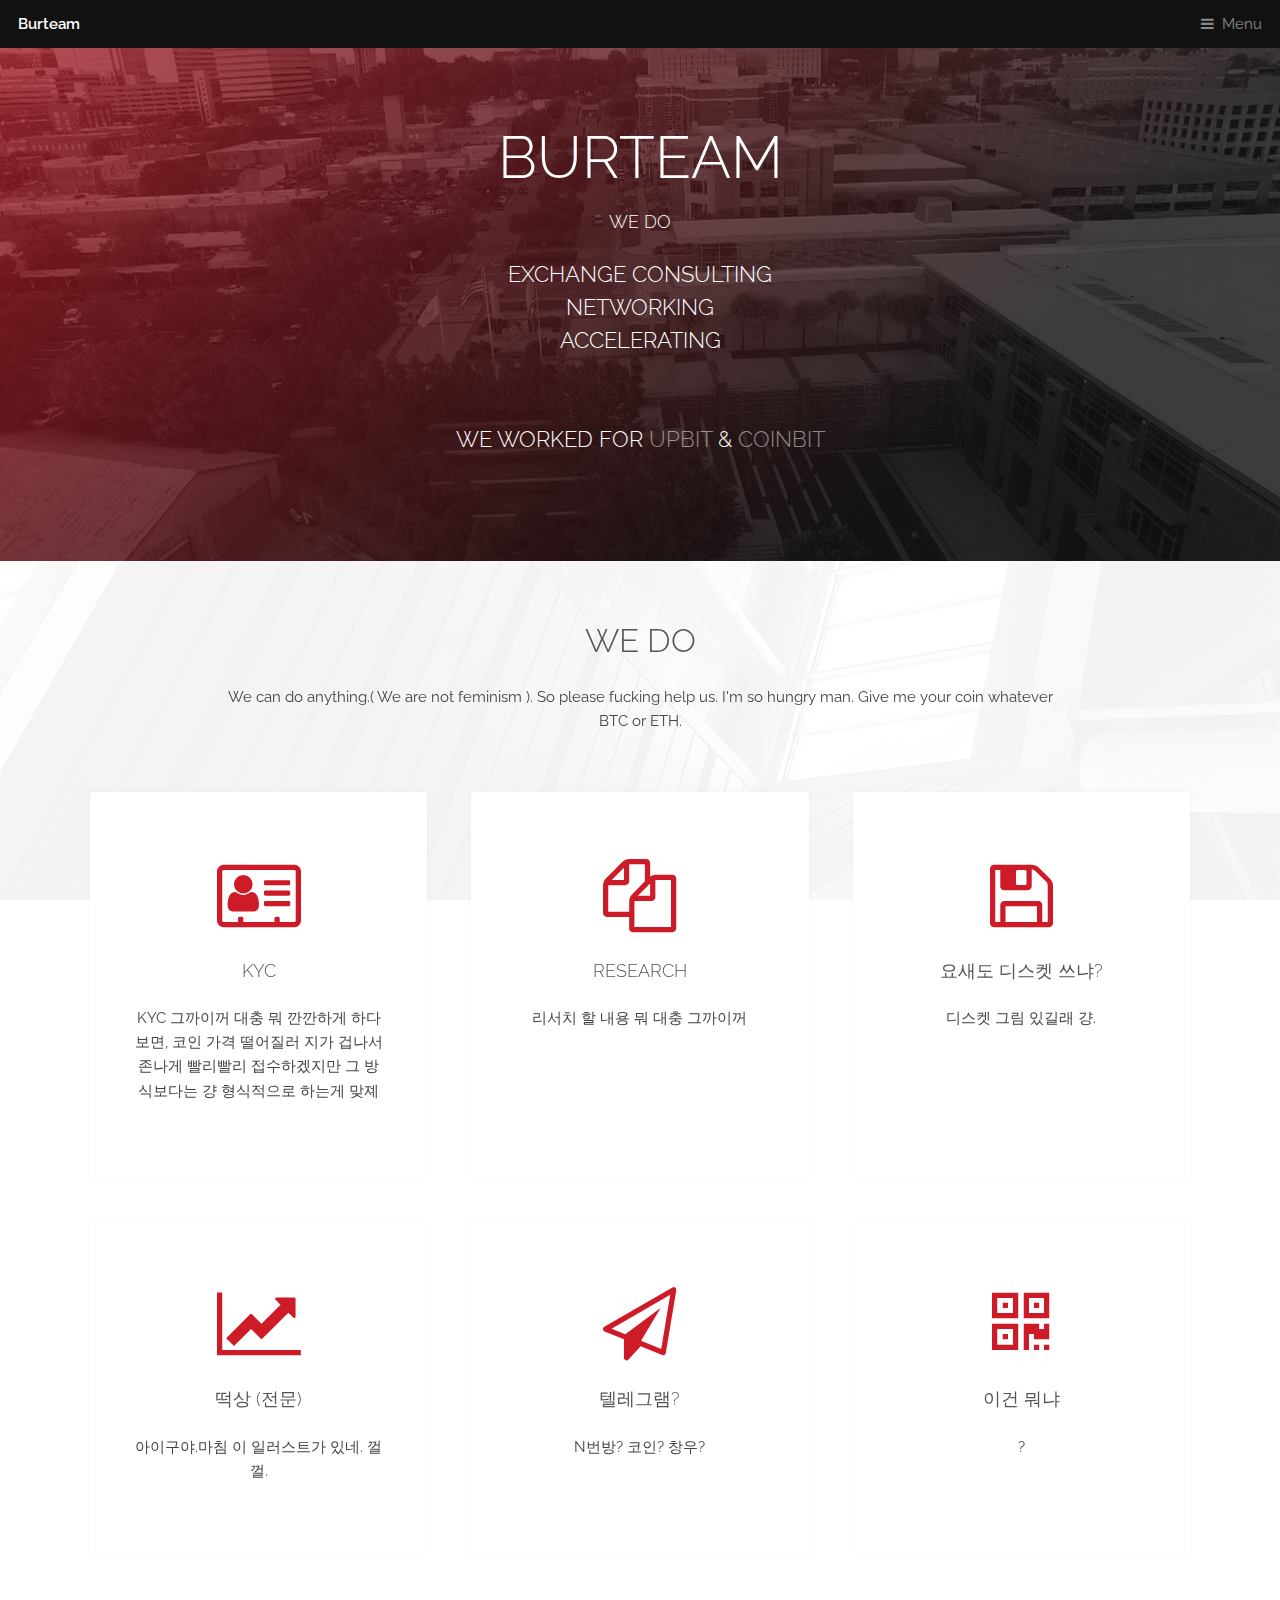
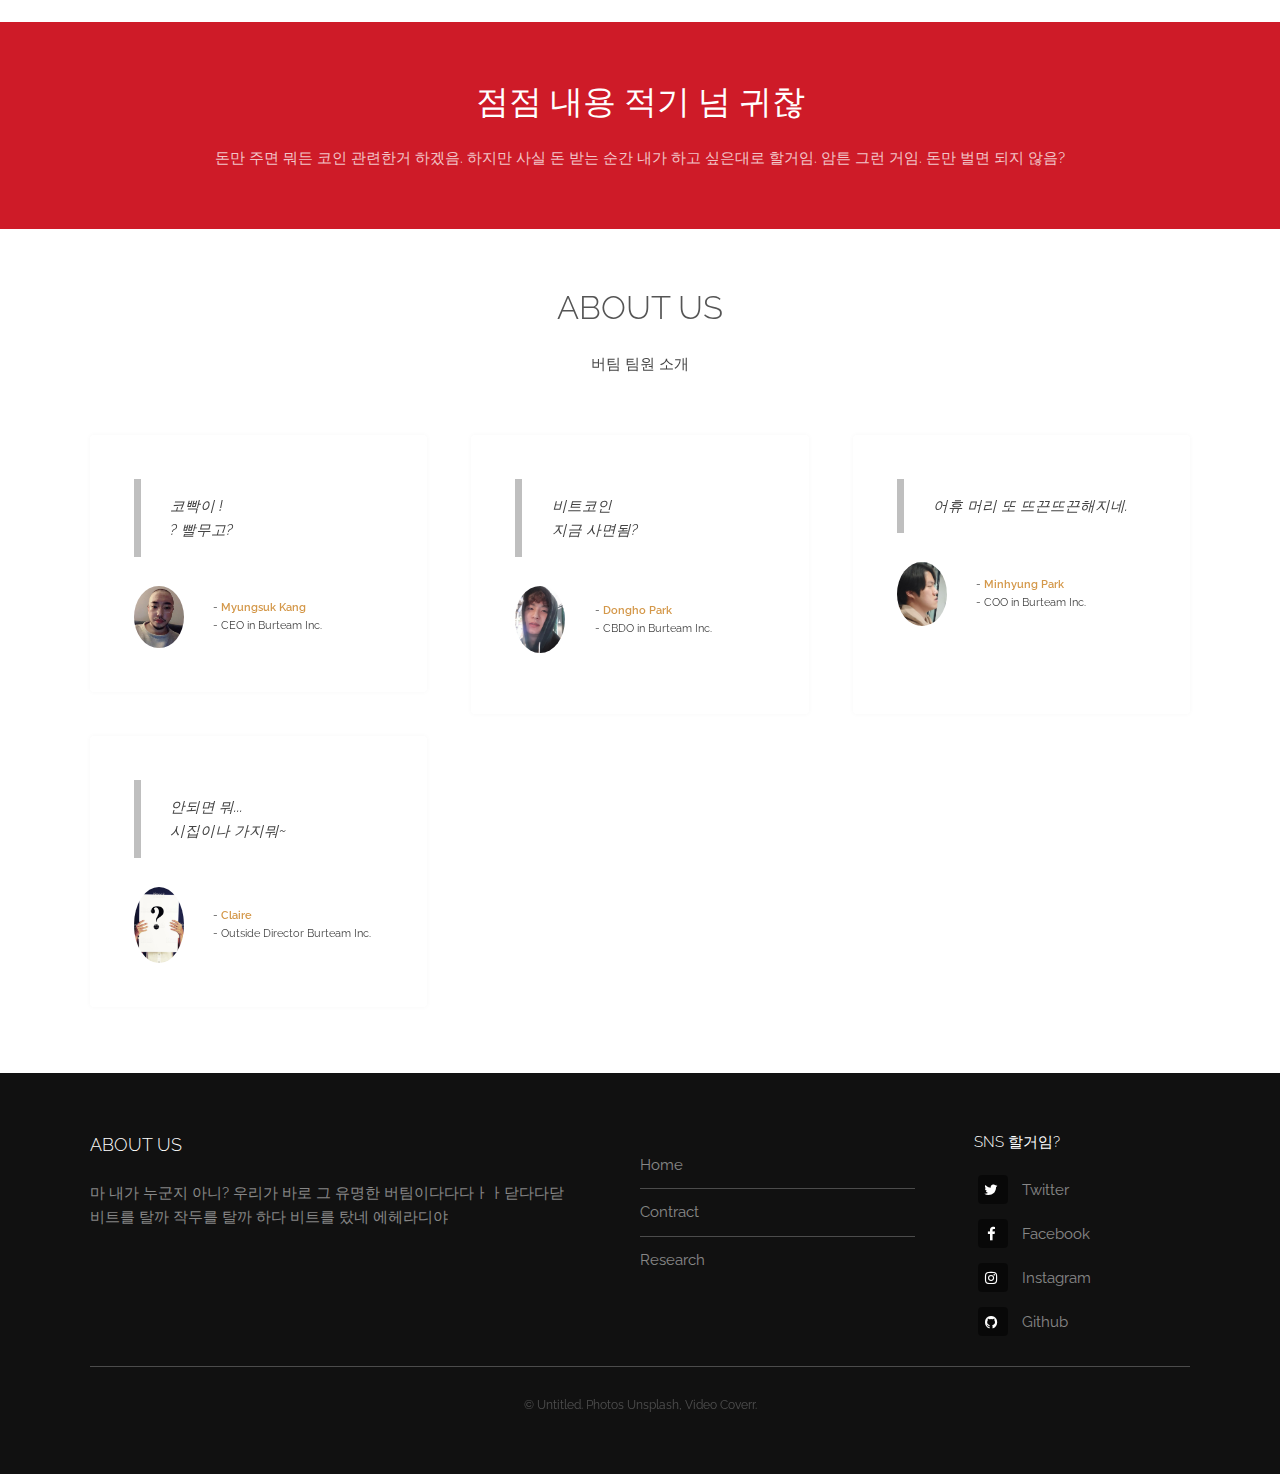
==== commit 6318dcf4: "2차 수정" ====
--- a/index.html
+++ b/index.html
@@ -32,8 +32,12 @@
 			<section id="banner">
 				<div class="inner">
 					<h1>Burteam</h1>
-					<p>Cryptocurrency Exchange Consulting & Networking <br/>
-					we worked for <br>
+					<H3>WE DO<H3>
+					<p>
+						  Exchange Consulting<br>
+						 Networking <br>
+						 Accelerating <br><br><br>
+					we worked for
 					<a href="https://upbit.com/">UPBIT</a>
 					&
 
@@ -121,14 +125,13 @@
 				<div class="inner">
 					<header class="special">
 						<h2>About us</h2>
-						<p>히야 마침 세칸이네. </p>
+						<p> 버팀 팀원 소개 </p>
 					</header>
 					<div class="testimonials">
 						<section>
 							<div class="content">
 								<blockquote>
-									<p>코빡이 비쭈꼬인 가즈아~~.
-									갈비고? 빨무고?</p>
+									<p>코빡이 ! <br>? 빨무고?</p>
 								</blockquote>
 								<div class="author">
 									<div class="image">
@@ -161,6 +164,19 @@
 										<img src="images/민4.jpg" alt="" />
 									</div>
 									<p class="credit">- <strong>Minhyung Park</strong> <span><br>- COO in Burteam Inc.</span></p>
+								</div>
+							</div>
+						</section>
+						<section>
+							<div class="content">
+								<blockquote>
+									<p> 안되면 뭐... <br> 시집이나 가지뭐~ </p>
+								</blockquote>
+								<div class="author">
+									<div class="image">
+										<img src="images/um2.jpg" alt="" />
+									</div>
+									<p class="credit">- <strong>Claire</strong> <span><br>- Outside Director Burteam Inc.</span></p>
 								</div>
 							</div>
 						</section>
@@ -179,10 +195,9 @@
 						<section>
 							<h4></h4>
 							<ul class="alt">
-								<li><a href="#">우리가 누구?</a></li>
-								<li><a href="#">아라리요</a></li>
-								<li><a href="#">we are the world </a></li>
-								<li><a href="#">내가 숨이 찰때</a></li>
+								<li><a href="index.html">Home</a></li>
+								<li><a href="elements.htmlL">Contract</a></li>
+								<li><a href="generic.html">Research</a></li>
 							</ul>
 						</section>
 						<section>
--- a/assets/css/main.css
+++ b/assets/css/main.css
@@ -947,7 +947,7 @@
   background: #ffffff;
   box-shadow: 0px 0px 4px 1px rgba(0, 0, 0, 0.025); }
   .testimonials .content .credit strong {
-    color: #ce1b28; }
+    color: #d4984a; }
 
 /* Actions */
 ul.actions {
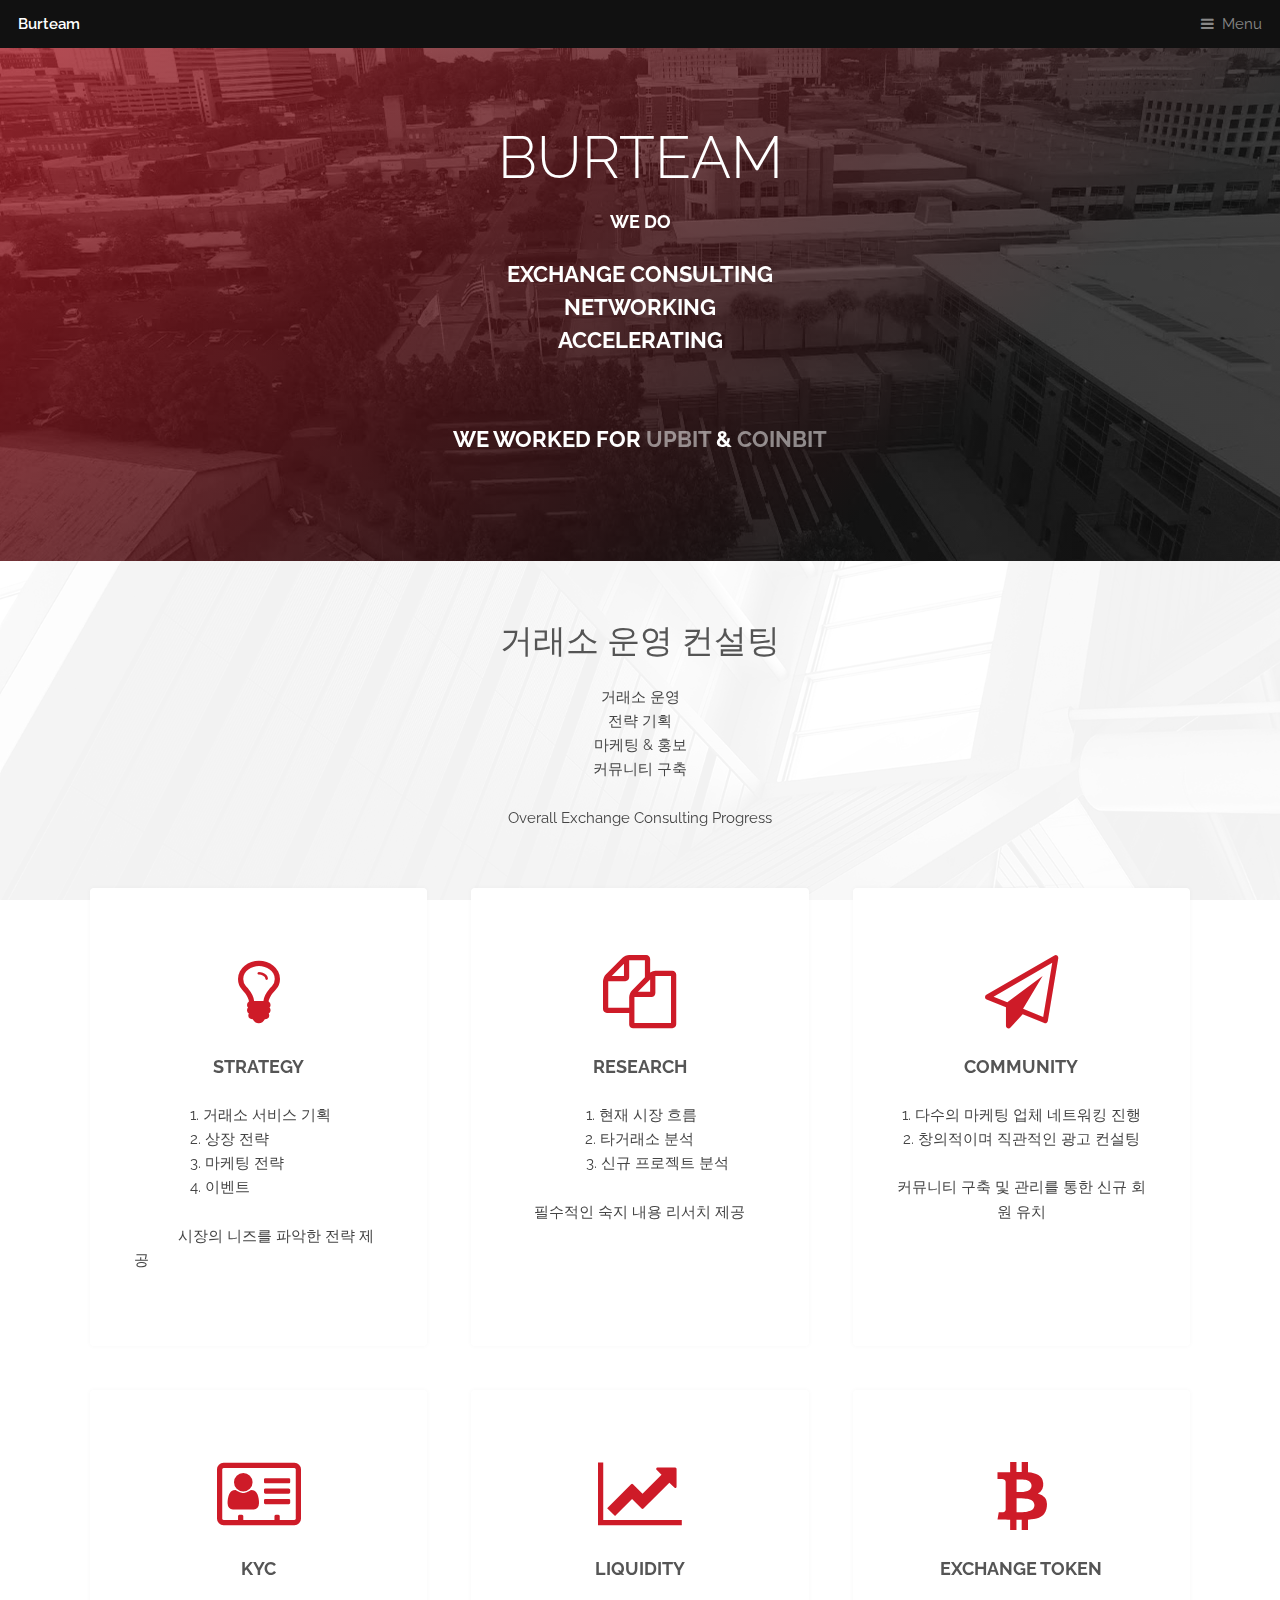
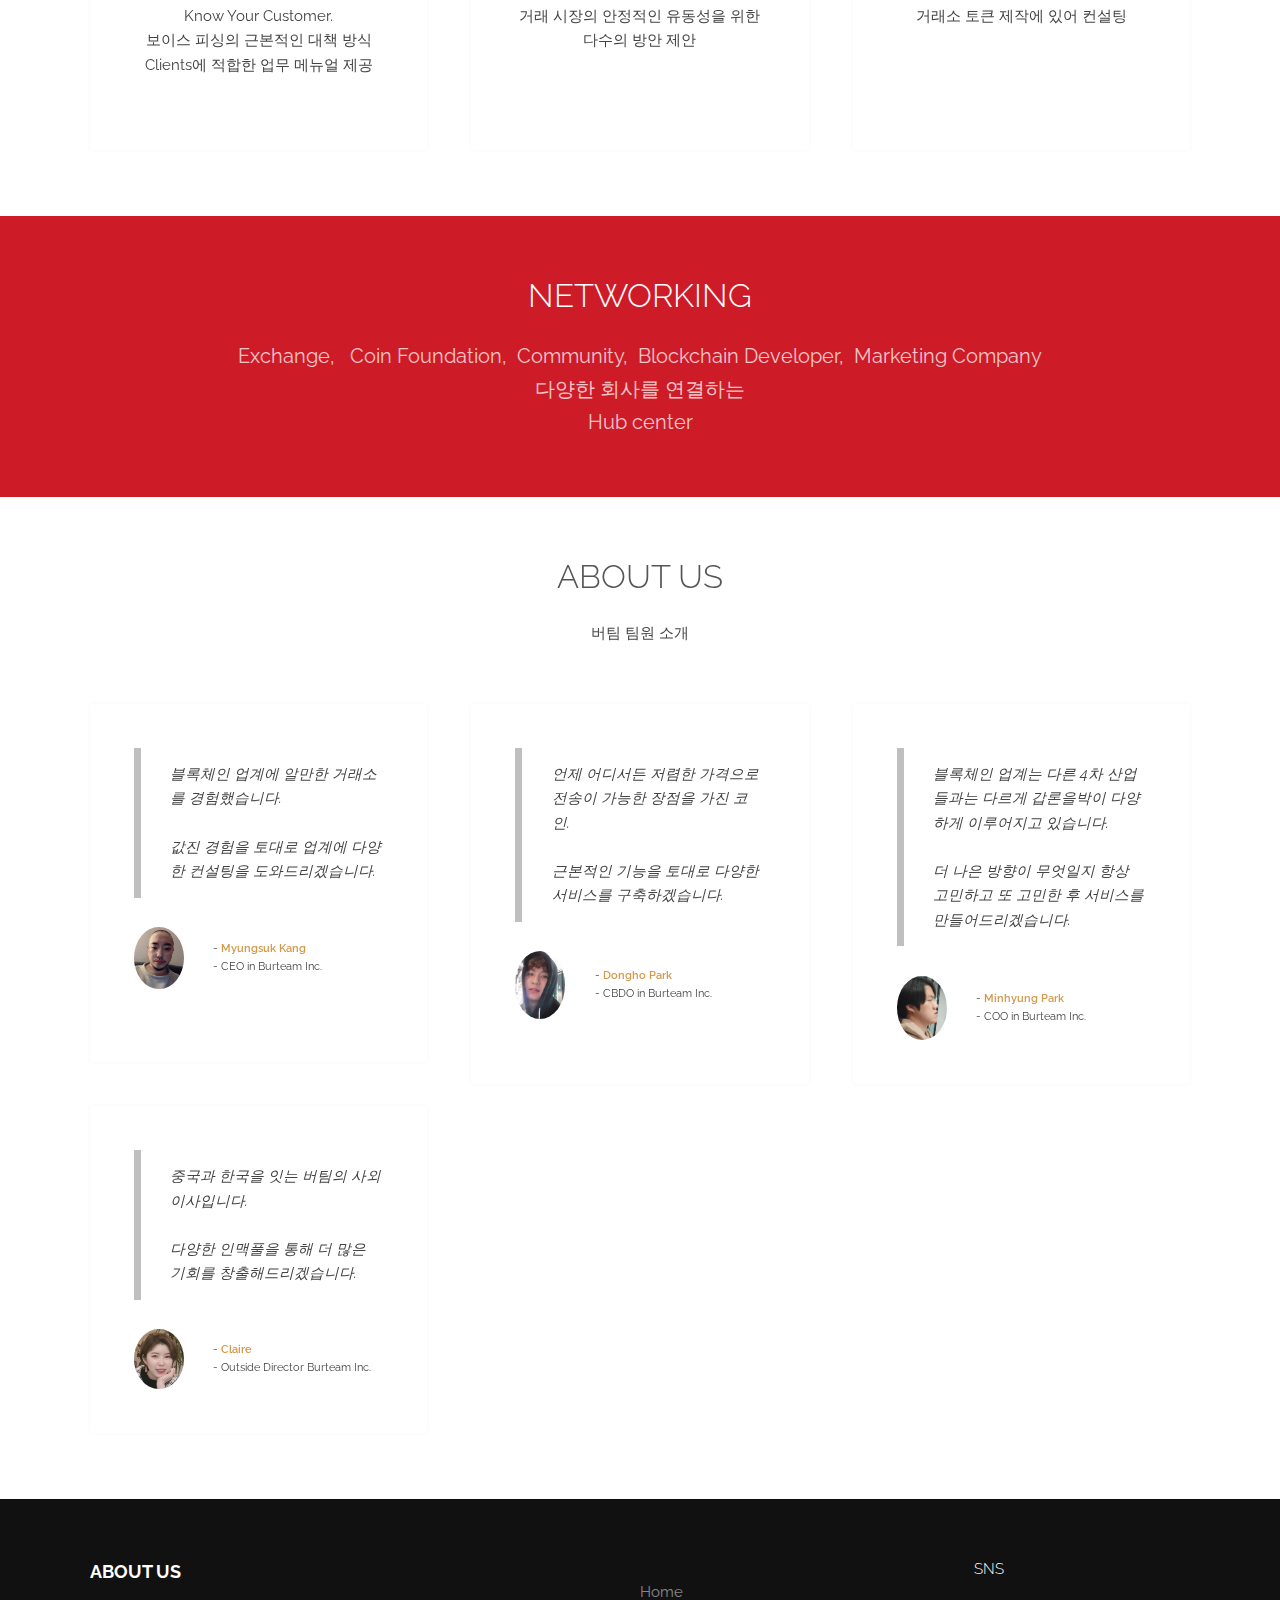
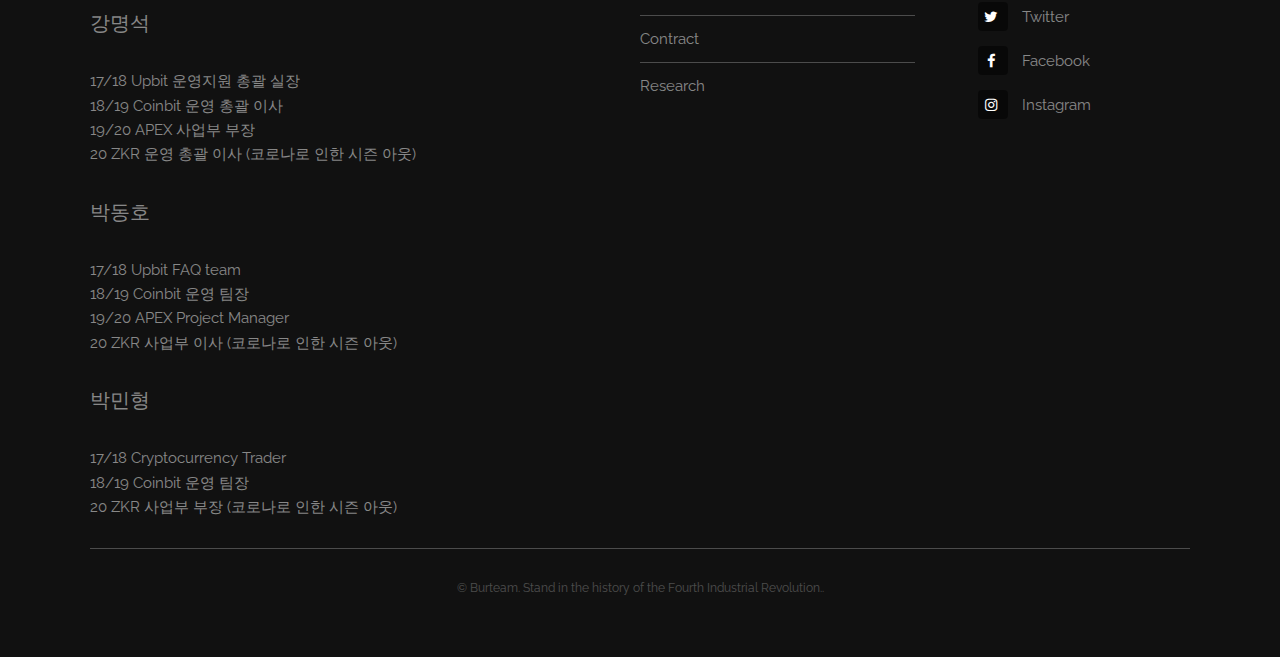
==== commit d79d5a1f: "4차ㅊ" ====
--- a/index.html
+++ b/index.html
@@ -1,7 +1,7 @@
 <!DOCTYPE HTML>
 <html>
 	<head>
-		<title>Burteam</title>
+		<title>Burteam page - Home</title>
 		<meta charset="utf-8" />
 		<meta name="viewport" content="width=device-width, initial-scale=1, user-scalable=no" />
 		<meta name="description" content="" />
@@ -50,64 +50,86 @@
 			<section class="wrapper">
 				<div class="inner">
 					<header class="special">
-						<h2>WE do</h2>
-						<p>We can do anything.( We are not feminism ). So please fucking help us. I'm so hungry man. Give me your coin whatever BTC or ETH. </p>
+						<h2>거래소 운영 컨설팅</h2>
+						    <p style="text-align:center;">
+거래소 운영 <br>
+전략 기획 <br>
+마케팅 & 홍보<br>
+커뮤니티 구축<br><br>
+
+Overall Exchange Consulting Progress </p>
 					</header>
 					<div class="highlights">
 						<section>
 							<div class="content">
 								<header>
+									<a href="#" class="icon fa-lightbulb-o"><span class="label">Icon</span></a>
+									<h3 style="TEXT">strategy</h3>
+								</header>
+								<p style="text-align:left;">&nbsp;&nbsp;&nbsp;&nbsp;&nbsp;&nbsp;&nbsp;&nbsp;&nbsp;&nbsp;&nbsp;&nbsp;&nbsp; 1. 거래소 서비스 기획 <br>
+									  &nbsp;&nbsp;&nbsp;&nbsp;&nbsp;&nbsp;&nbsp;&nbsp;&nbsp;&nbsp;&nbsp;&nbsp;&nbsp;&nbsp;2. 상장 전략 <br>
+										&nbsp;&nbsp;&nbsp;&nbsp;&nbsp;&nbsp;&nbsp;&nbsp;&nbsp;&nbsp;&nbsp;&nbsp;&nbsp;&nbsp;3. 마케팅 전략 <br>
+									&nbsp;&nbsp;&nbsp;&nbsp;&nbsp;&nbsp;&nbsp;&nbsp;&nbsp;&nbsp;&nbsp;&nbsp;&nbsp;	4. 이벤트<br><br>
+									&nbsp;&nbsp;&nbsp;&nbsp;&nbsp;&nbsp;&nbsp;&nbsp;&nbsp;&nbsp;&nbsp;시장의 니즈를 파악한 전략 제공 <br> </p>
+							</div>
+						</section>
+
+						<section>
+							<div class="content">
+								<header>
+									<a href="#" class="icon fa-files-o"><span class="label">Icon</span></a>
+
+									<h3>Research</h3>
+								</header>
+								<p> &nbsp;1. 현재 시장 흐름 <br>
+									  2. 타거래소 분석 <br>
+									&nbsp;&nbsp;&nbsp;&nbsp;&nbsp;&nbsp;&nbsp;&nbsp;	3. 신규 프로젝트 분석 <br> <br> 필수적인 숙지 내용 리서치 제공 </p>
+							</div>
+						</section>
+
+						<section>
+							<div class="content">
+								<header>
+									<a href="#" class="icon fa-paper-plane-o"><span class="label">Icon</span></a>
+									<h3>Community</h3>
+								</header>
+								<p> 1. 다수의 마케팅 업체 네트워킹 진행 <BR>
+									  2. 창의적이며 직관적인 광고 컨설팅 <Br> <Br>
+									  커뮤니티 구축 및 관리를 통한 신규 회원 유치 </p>
+							</div>
+						</section>
+
+						<section>
+							<div class="content">
+								<header>
 									<a href="#" class="icon fa-vcard-o"><span class="label">Icon</span></a>
 									<h3>KYC</h3>
 								</header>
-								<p>KYC 그까이꺼 대충 뭐 깐깐하게 하다보면, 코인 가격 떨어질러 지가 겁나서 존나게 빨리빨리 접수하겠지만 그 방식보다는 걍 형식적으로 하는게 맞졔</p>
-							</div>
-						</section>
-						<section>
-							<div class="content">
-								<header>
-									<a href="#" class="icon fa-files-o"><span class="label">Icon</span></a>
-									<h3>Research</h3>
-								</header>
-								<p>리서치 할 내용 뭐 대충 그까이꺼</p>
-							</div>
-						</section>
-						<section>
-							<div class="content">
-								<header>
-									<a href="#" class="icon fa-floppy-o"><span class="label">Icon</span></a>
-									<h3>요새도 디스켓 쓰냐?</h3>
-								</header>
-								<p>디스켓 그림 있길래 걍.</p>
-							</div>
-						</section>
+								<p> Know Your Customer.<br>보이스 피싱의 근본적인 대책 방식<br>
+								   Clients에 적합한 업무 메뉴얼 제공 	</div>
+						</section>
+
+
 						<section>
 							<div class="content">
 								<header>
 									<a href="#" class="icon fa-line-chart"><span class="label">Icon</span></a>
-									<h3>떡상 (전문)</h3>
-								</header>
-								<p>아이구야.마침 이 일러스트가 있네. 껄껄.</p>
-							</div>
-						</section>
-						<section>
-							<div class="content">
-								<header>
-									<a href="#" class="icon fa-paper-plane-o"><span class="label">Icon</span></a>
-									<h3>텔레그램?</h3>
-								</header>
-								<p>N번방? 코인? 창우?</p>
-							</div>
-						</section>
-						<section>
-							<div class="content">
-								<header>
-									<a href="#" class="icon fa-qrcode"><span class="label">Icon</span></a>
-									<h3>이건 뭐냐</h3>
-								</header>
-								<p>?</p>
-							</div>
-						</section>
+									<h3>liquidity</h3>
+								</header>
+								<p>거래 시장의 안정적인 유동성을 위한 다수의 방안 제안</p>
+							</div>
+						</section>
+
+						<section>
+							<div class="content">
+								<header>
+									<a href="#" class="icon fab fa-bitcoin"><span class="label">Icon</span></a>
+									<h3>Exchange Token</h3>
+								</header>
+								<p>거래소 토큰 제작에 있어 컨설팅</p>
+							</div>
+						</section>
+
 					</div>
 				</div>
 			</section>
@@ -115,8 +137,8 @@
 		<!-- CTA -->
 			<section id="cta" class="wrapper">
 				<div class="inner">
-					<h2>점점 내용 적기 넘 귀찮</h2>
-					<p> 돈만 주면 뭐든 코인 관련한거 하겠음. 하지만 사실 돈 받는 순간 내가 하고 싶은대로 할거임. 암튼 그런 거임. 돈만 벌면 되지 않음? </p>
+					<h2>Networking</h2>
+					<p style="font-size:20px;"> Exchange,  &nbsp; Coin Foundation,&nbsp; Community,&nbsp;  Blockchain Developer,&nbsp;  Marketing Company  <br> 다양한 회사를 연결하는 <br>Hub center </p>
 				</div>
 			</section>
 
@@ -131,7 +153,7 @@
 						<section>
 							<div class="content">
 								<blockquote>
-									<p>코빡이 ! <br>? 빨무고?</p>
+									<p>블록체인 업계에 알만한 거래소를 경험했습니다.<br><br> 값진 경험을 토대로 업계에 다양한 컨설팅을 도와드리겠습니다. </p>
 								</blockquote>
 								<div class="author">
 									<div class="image">
@@ -144,7 +166,7 @@
 						<section>
 							<div class="content">
 								<blockquote>
-									<p>비트코인 <br> 지금 사면됨? </p>
+									<p>언제 어디서든 저렴한 가격으로 전송이 가능한 장점을 가진 코인. <br><br> 근본적인 기능을 토대로 다양한 서비스를 구축하겠습니다. </p>
 								</blockquote>
 								<div class="author">
 									<div class="image">
@@ -157,7 +179,7 @@
 						<section>
 							<div class="content">
 								<blockquote>
-									<p>어휴 머리 또 뜨끈뜨끈해지네. </p>
+									<p> 블록체인 업계는 다른 4차 산업들과는 다르게 갑론을박이 다양하게 이루어지고 있습니다. <br><br> 더 나은 방향이 무엇일지 항상 고민하고 또 고민한 후 서비스를 만들어드리겠습니다. </p>
 								</blockquote>
 								<div class="author">
 									<div class="image">
@@ -170,11 +192,11 @@
 						<section>
 							<div class="content">
 								<blockquote>
-									<p> 안되면 뭐... <br> 시집이나 가지뭐~ </p>
-								</blockquote>
-								<div class="author">
-									<div class="image">
-										<img src="images/um2.jpg" alt="" />
+									<p> 중국과 한국을 잇는 버팀의 사외 이사입니다. <br><br> 다양한 인맥풀을 통해 더 많은 기회를 창출해드리겠습니다.  </p>
+								</blockquote>
+								<div class="author">
+									<div class="image">
+										<img src="images/클2.jpg" alt="" />
 									</div>
 									<p class="credit">- <strong>Claire</strong> <span><br>- Outside Director Burteam Inc.</span></p>
 								</div>
@@ -190,28 +212,41 @@
 					<div class="content">
 						<section>
 							<h3>About us</h3>
-							<p>마 내가 누군지 아니? 우리가 바로 그 유명한 버팀이다다다ㅏㅏ닫다다닫 비트를 탈까 작두를 탈까 하다 비트를 탔네 에헤라디야</p>
+							<p style="font-size:20px;">강명석</p> 17/18 Upbit 운영지원 총괄 실장 <br>
+18/19 Coinbit 운영 총괄 이사<br>
+19/20 APEX 사업부 부장<BR>
+20 ZKR 운영 총괄 이사 (코로나로 인한 시즌 아웃)
+</p>
+<p style="font-size:20px;">박동호</p> 17/18 Upbit FAQ team <br>
+18/19 Coinbit 운영 팀장<br>
+19/20 APEX Project Manager<br>
+20 ZKR 사업부 이사 (코로나로 인한 시즌 아웃)
+</p>
+<p align="justify" style="font-size:20px;">박민형</p> 17/18 Cryptocurrency Trader <br>
+18/19 Coinbit 운영 팀장
+<br>
+20 ZKR 사업부 부장 (코로나로 인한 시즌 아웃)
+</p>
 						</section>
 						<section>
 							<h4></h4>
 							<ul class="alt">
 								<li><a href="index.html">Home</a></li>
-								<li><a href="elements.htmlL">Contract</a></li>
+								<li><a href="elements.html">Contract</a></li>
 								<li><a href="generic.html">Research</a></li>
 							</ul>
 						</section>
 						<section>
-							<h4>SNS 할거임?</h4>
+							<h4>SNS</h4>
 							<ul class="plain">
 								<li><a href="#"><i class="icon fa-twitter">&nbsp;</i>Twitter</a></li>
 								<li><a href="#"><i class="icon fa-facebook">&nbsp;</i>Facebook</a></li>
 								<li><a href="#"><i class="icon fa-instagram">&nbsp;</i>Instagram</a></li>
-								<li><a href="#"><i class="icon fa-github">&nbsp;</i>Github</a></li>
 							</ul>
 						</section>
 					</div>
 					<div class="copyright">
-						&copy; Untitled. Photos <a href="https://unsplash.co">Unsplash</a>, Video <a href="https://coverr.co">Coverr</a>.
+						&copy; Burteam.  Stand in the history of the Fourth Industrial Revolution.</a>.
 					</div>
 				</div>
 			</footer>
--- a/assets/css/main.css
+++ b/assets/css/main.css
@@ -154,7 +154,8 @@
   line-height: 1.3; }
 
 h3 {
-  font-size: 1.25rem; }
+  font-size: 1.25rem;
+  font-weight:bold;}
 
 h4 {
   font-size: 1rem; }
@@ -656,6 +657,7 @@
   border-top-color: rgba(0, 0, 0, 0.25); }
 table.alt tbody tr td {
   border-color: rgba(0, 0, 0, 0.25); }
+
 
 /* Highlights */
 .highlights {
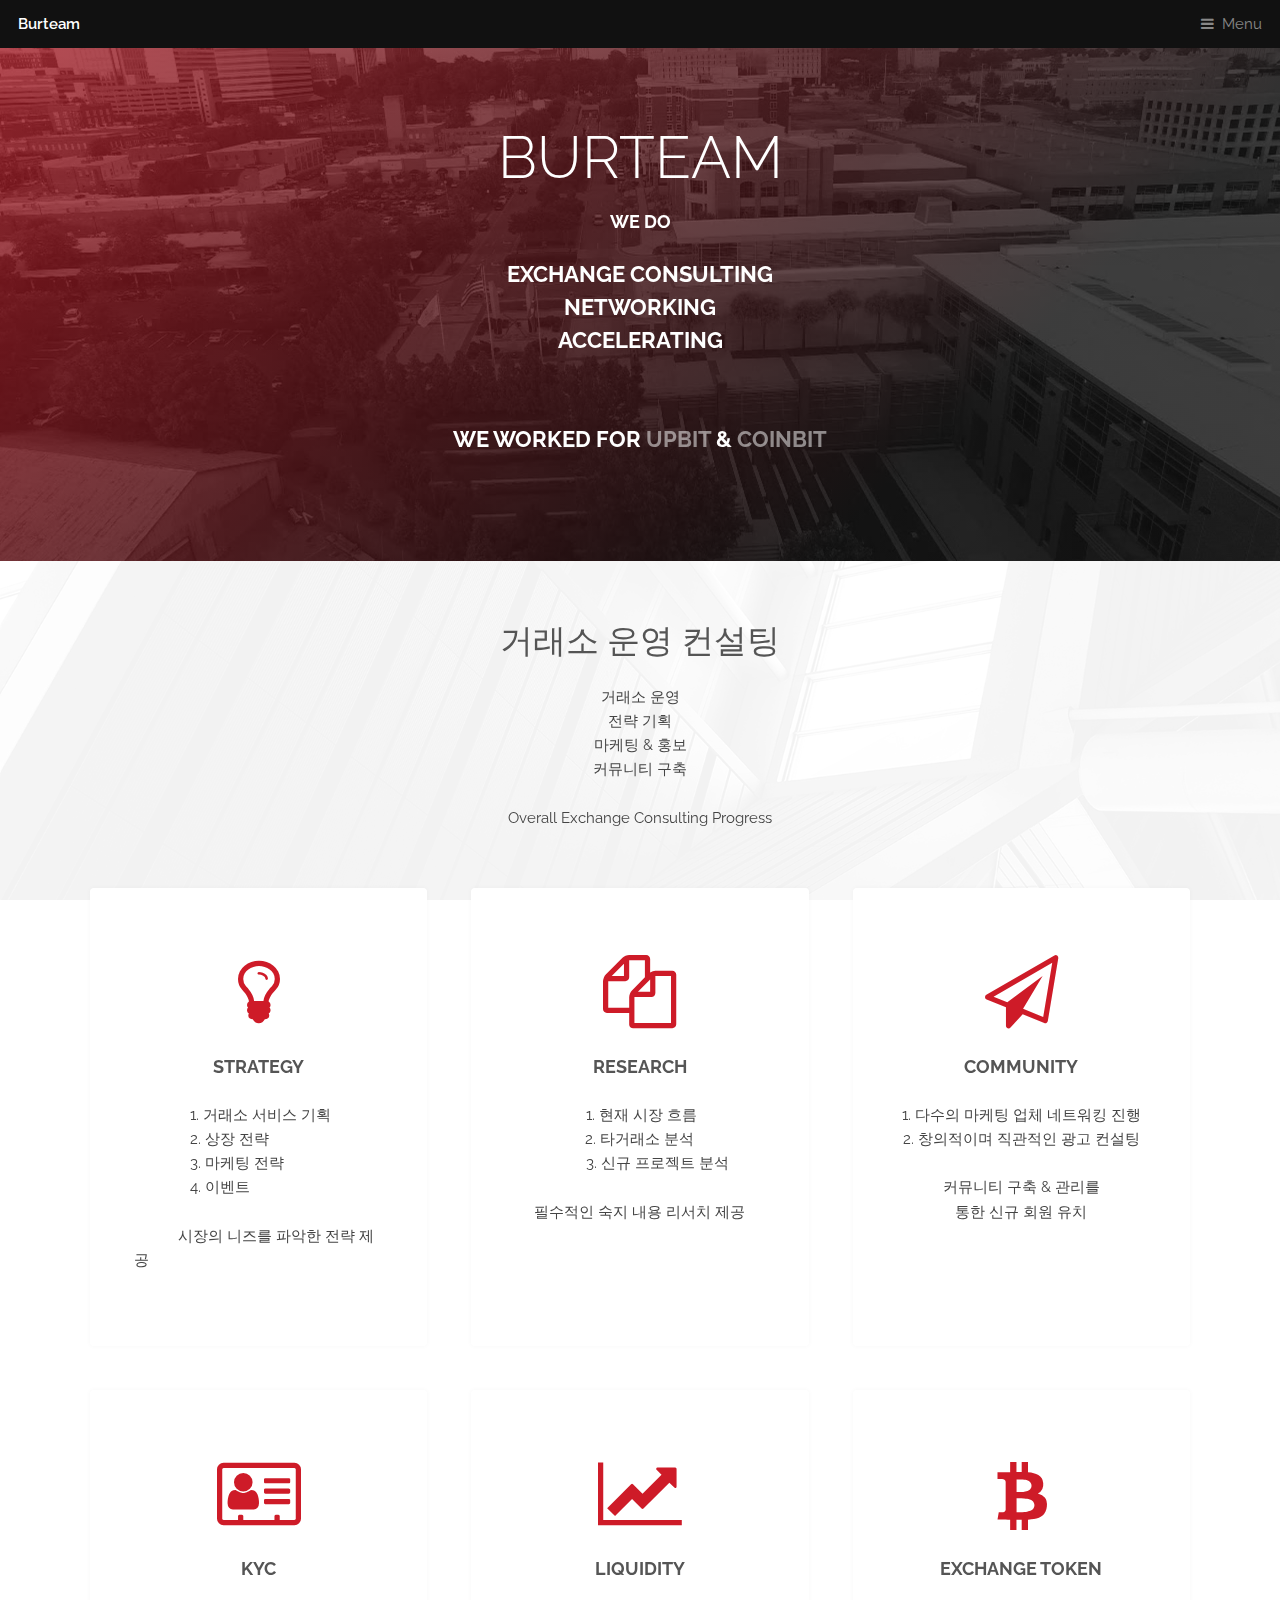
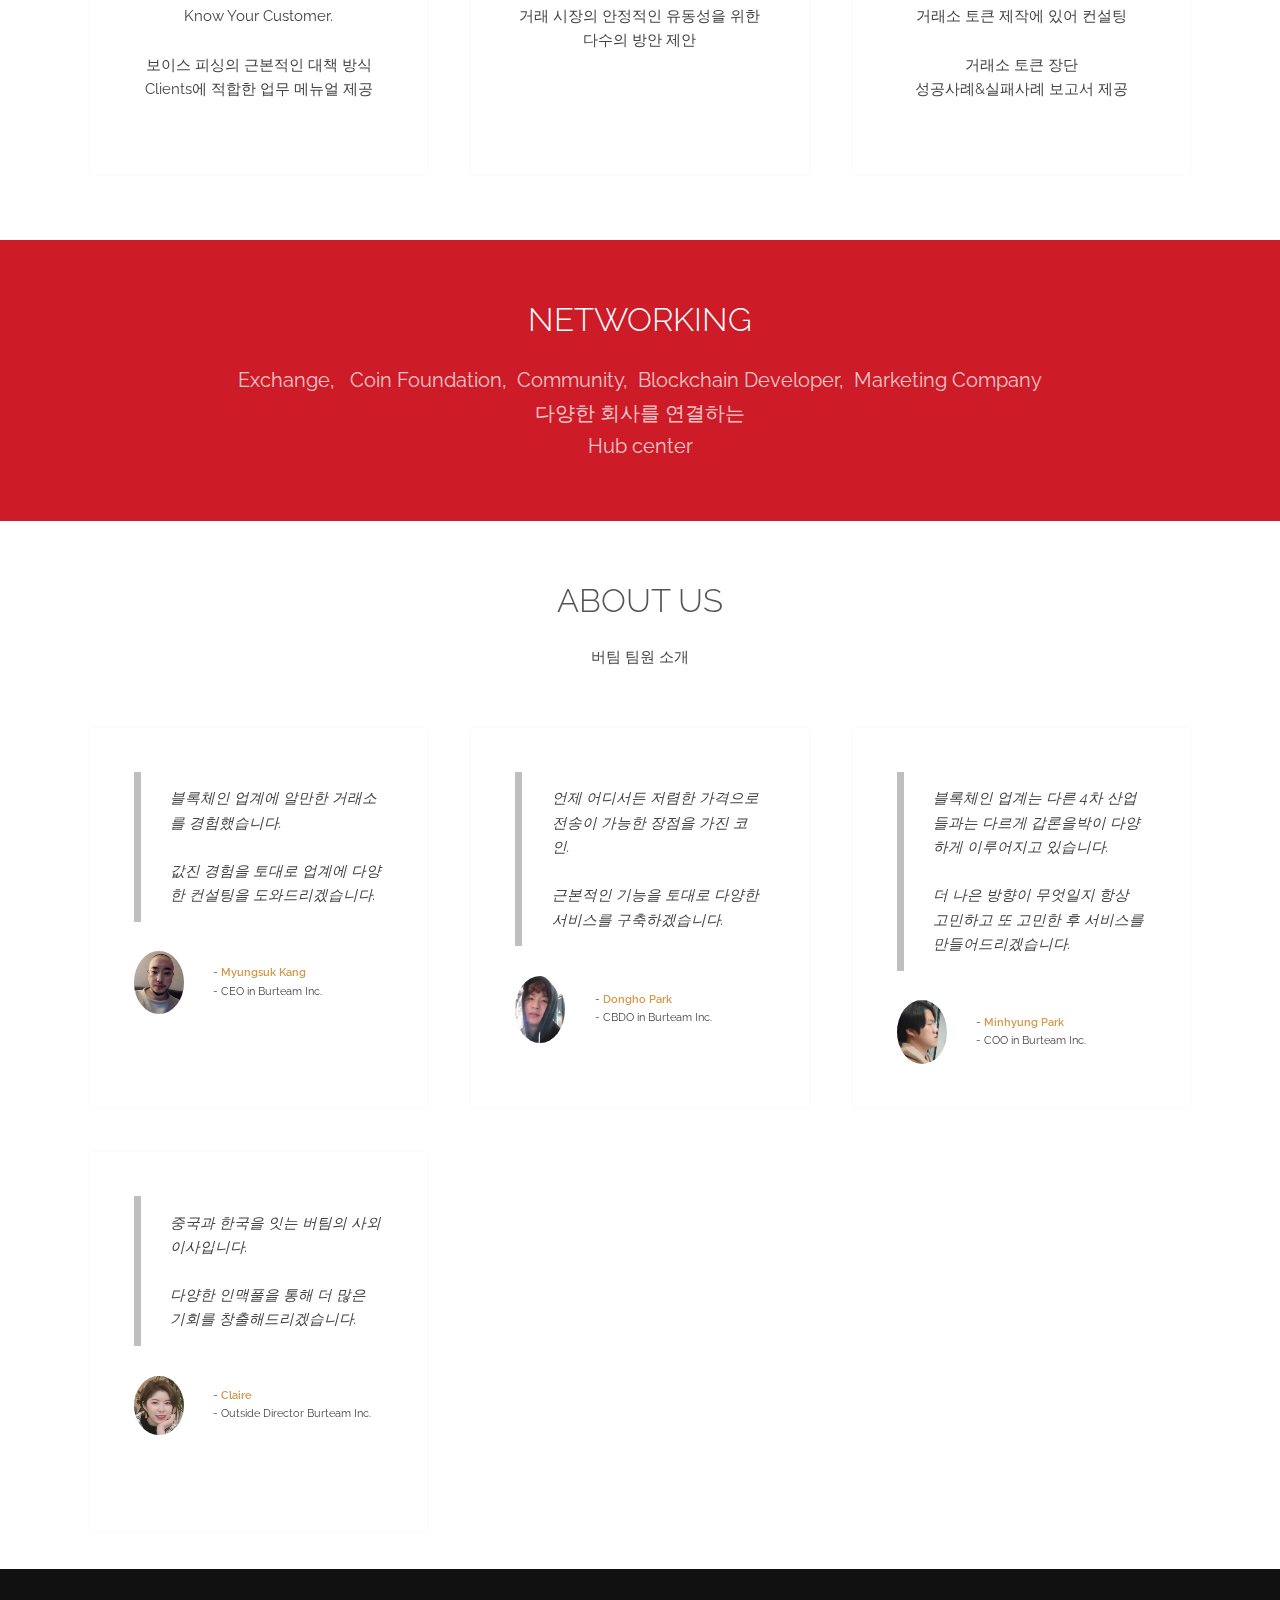
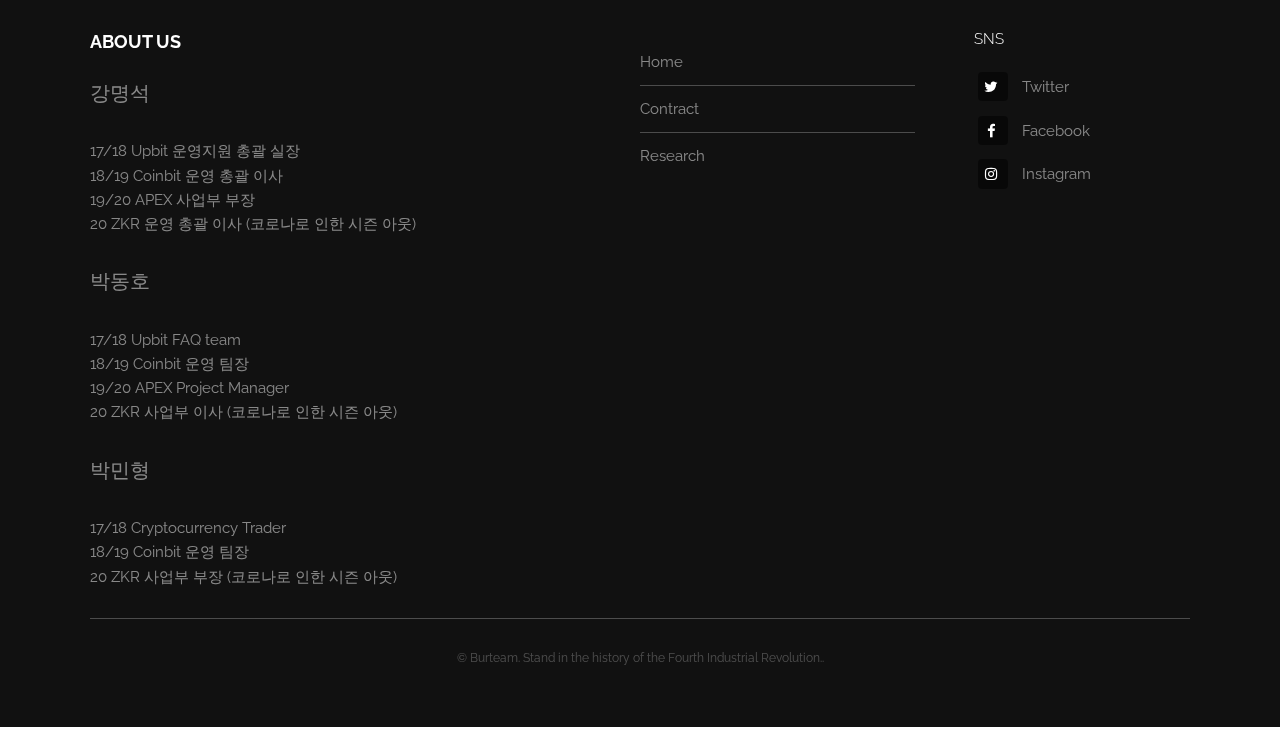
==== commit 146fafbc: "Update index.html" ====
--- a/index.html
+++ b/index.html
@@ -95,7 +95,7 @@
 								</header>
 								<p> 1. 다수의 마케팅 업체 네트워킹 진행 <BR>
 									  2. 창의적이며 직관적인 광고 컨설팅 <Br> <Br>
-									  커뮤니티 구축 및 관리를 통한 신규 회원 유치 </p>
+									  커뮤니티 구축 & 관리를<BR> 통한 신규 회원 유치 </p>
 							</div>
 						</section>
 
@@ -105,7 +105,7 @@
 									<a href="#" class="icon fa-vcard-o"><span class="label">Icon</span></a>
 									<h3>KYC</h3>
 								</header>
-								<p> Know Your Customer.<br>보이스 피싱의 근본적인 대책 방식<br>
+								<p> Know Your Customer.<br><br>보이스 피싱의 근본적인 대책 방식<br>
 								   Clients에 적합한 업무 메뉴얼 제공 	</div>
 						</section>
 
@@ -126,7 +126,9 @@
 									<a href="#" class="icon fab fa-bitcoin"><span class="label">Icon</span></a>
 									<h3>Exchange Token</h3>
 								</header>
-								<p>거래소 토큰 제작에 있어 컨설팅</p>
+								<p>거래소 토큰 제작에 있어 컨설팅<BR><BR>
+								거래소 토큰 장단 <BR>
+								성공사례&실패사례 보고서 제공</p>
 							</div>
 						</section>
 
@@ -202,9 +204,35 @@
 								</div>
 							</div>
 						</section>
-					</div>
-				</div>
-			</section>
+						<section>
+							<div class="content"  style="visibility:hidden">
+								<blockquote>
+									<p> 블록체인 업계는 다른 4차 산업들과는 다르게 갑론을박이 다양하게 이루어지고 있습니다. <br><br> 더 나은 방향이 무엇일지 항상 고민하고 또 고민한 후 서비스를 만들어드리겠습니다. </p>
+								</blockquote>
+								<div class="author">
+									<div class="image">
+										<img src="images/민4.jpg" alt="" />
+									</div>
+									<p class="credit">- <strong>Minhyung Park</strong> <span><br>- COO in Burteam Inc.</span></p>
+								</div>
+							</div>
+						</section>
+						<section>
+							<div class="content" style="visibility:hidden">
+								<blockquote>
+									<p> 블록체인 업계는 다른 4차 산업들과는 다르게 갑론을박이 다양하게 이루어지고 있습니다. <br><br> 더 나은 방향이 무엇일지 항상 고민하고 또 고민한 후 서비스를 만들어드리겠습니다. </p>
+								</blockquote>
+								<div class="author">
+									<div class="image">
+										<img src="images/민4.jpg" alt="" />
+									</div>
+									<p class="credit">- <strong>Minhyung Park</strong> <span><br>- COO in Burteam Inc.</span></p>
+								</div>
+							</div>
+						</section>
+					</div>
+				</div>
+
 
 		<!-- Footer -->
 			<footer id="footer">
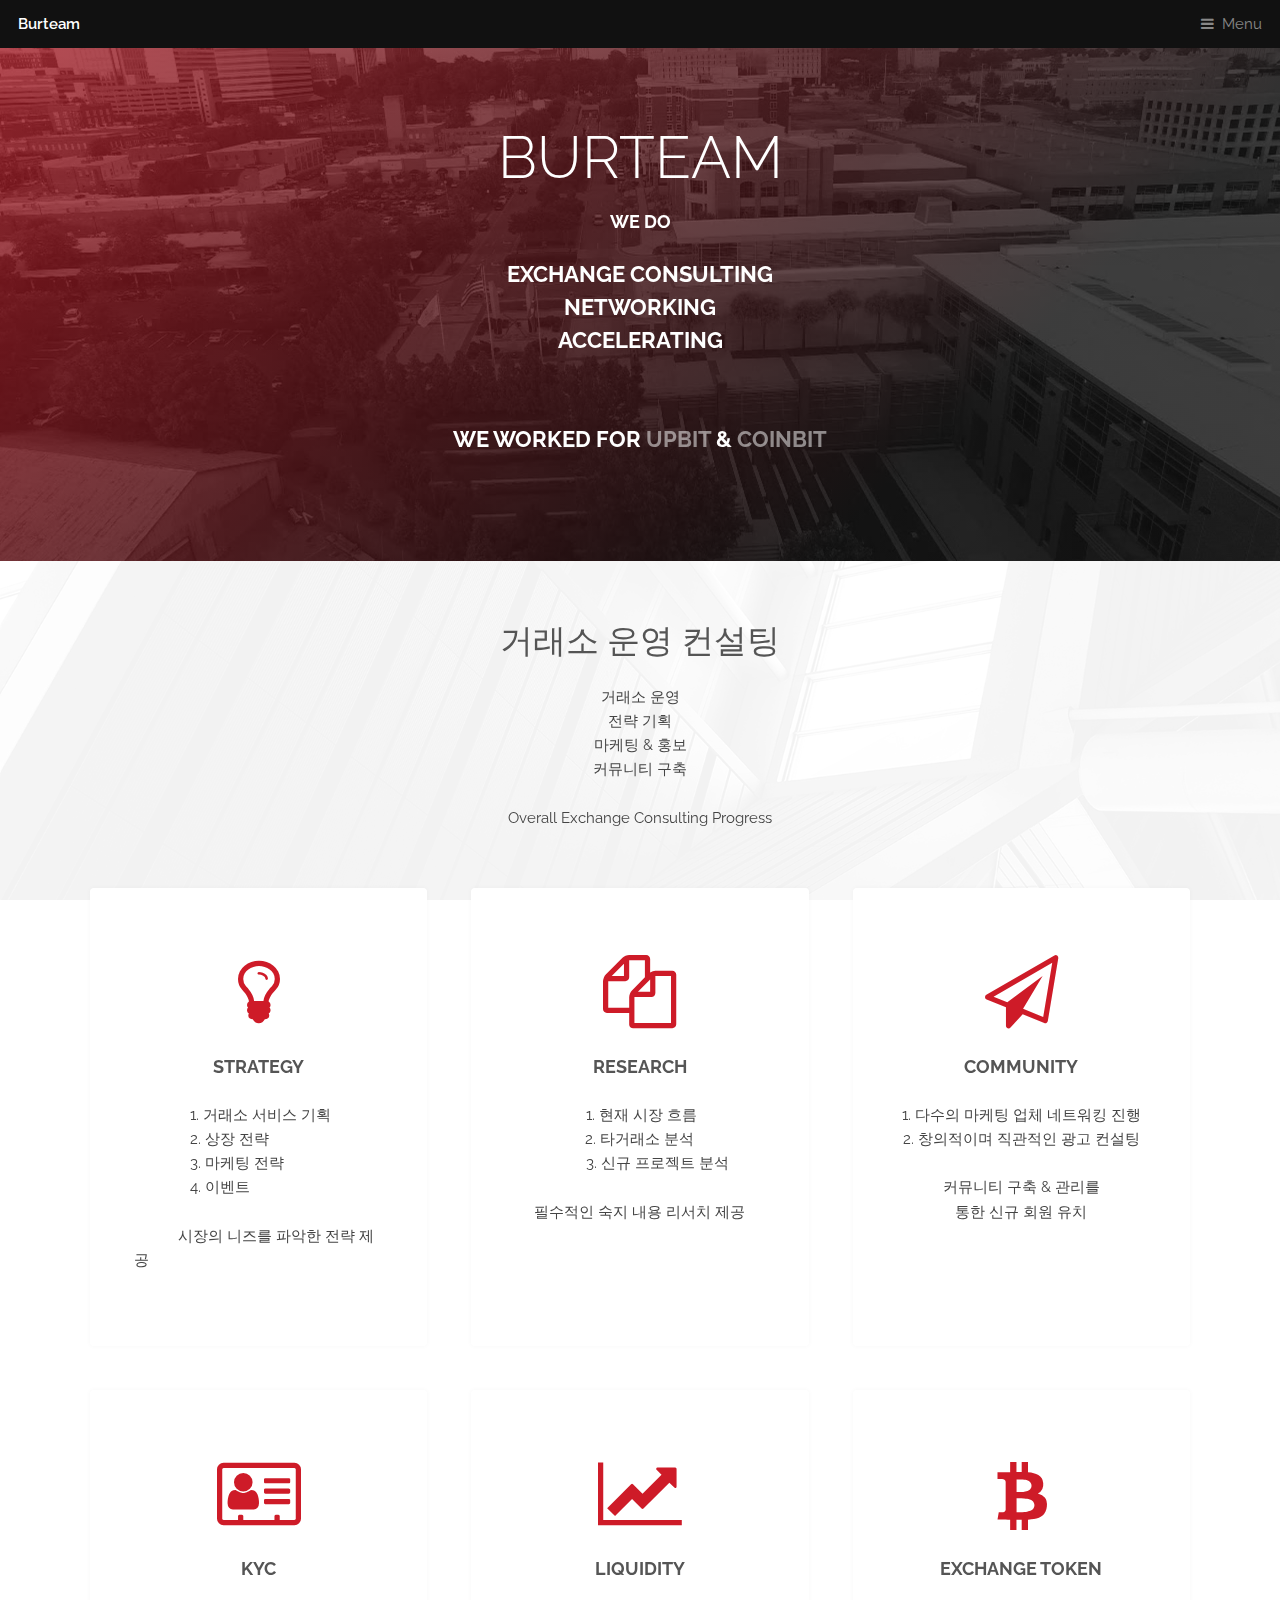
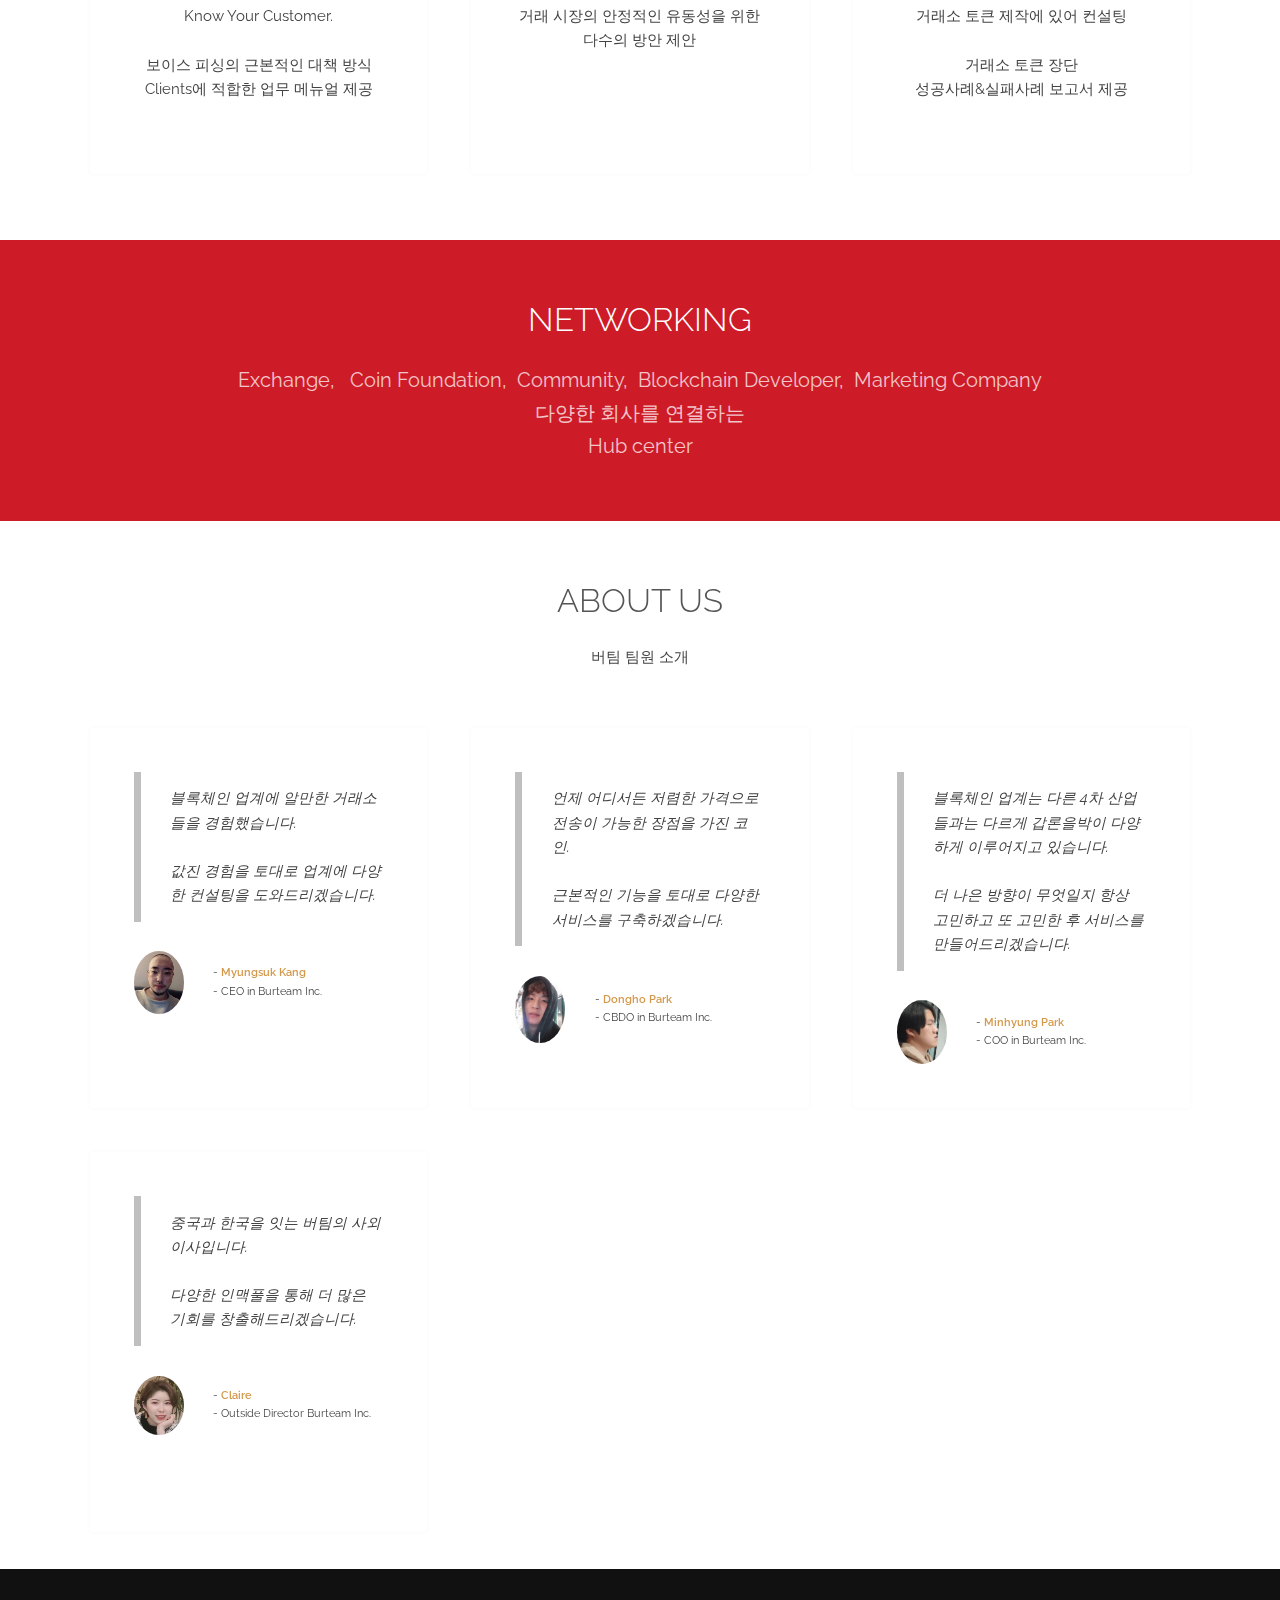
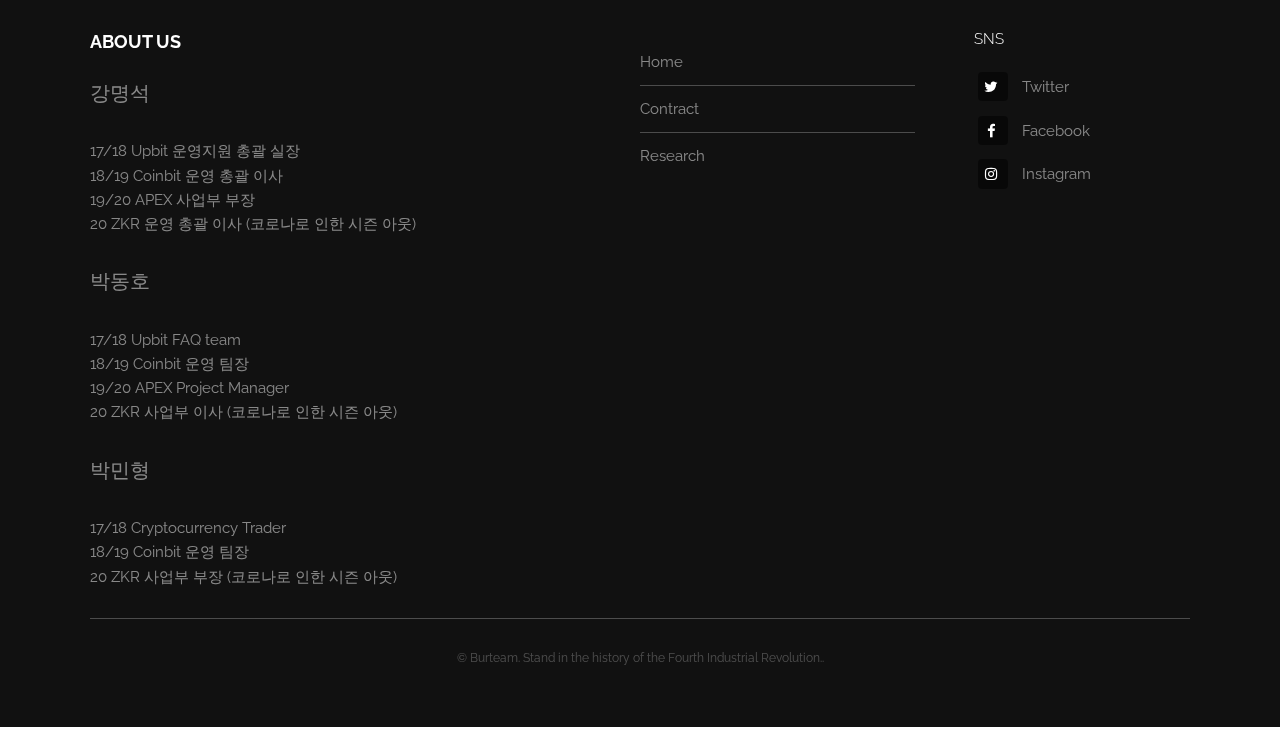
==== commit 0eaa5171: "Update index.html" ====
--- a/index.html
+++ b/index.html
@@ -155,7 +155,7 @@
 						<section>
 							<div class="content">
 								<blockquote>
-									<p>블록체인 업계에 알만한 거래소를 경험했습니다.<br><br> 값진 경험을 토대로 업계에 다양한 컨설팅을 도와드리겠습니다. </p>
+									<p>블록체인 업계에 알만한 거래소들을 경험했습니다.<br><br> 값진 경험을 토대로 업계에 다양한 컨설팅을 도와드리겠습니다. </p>
 								</blockquote>
 								<div class="author">
 									<div class="image">
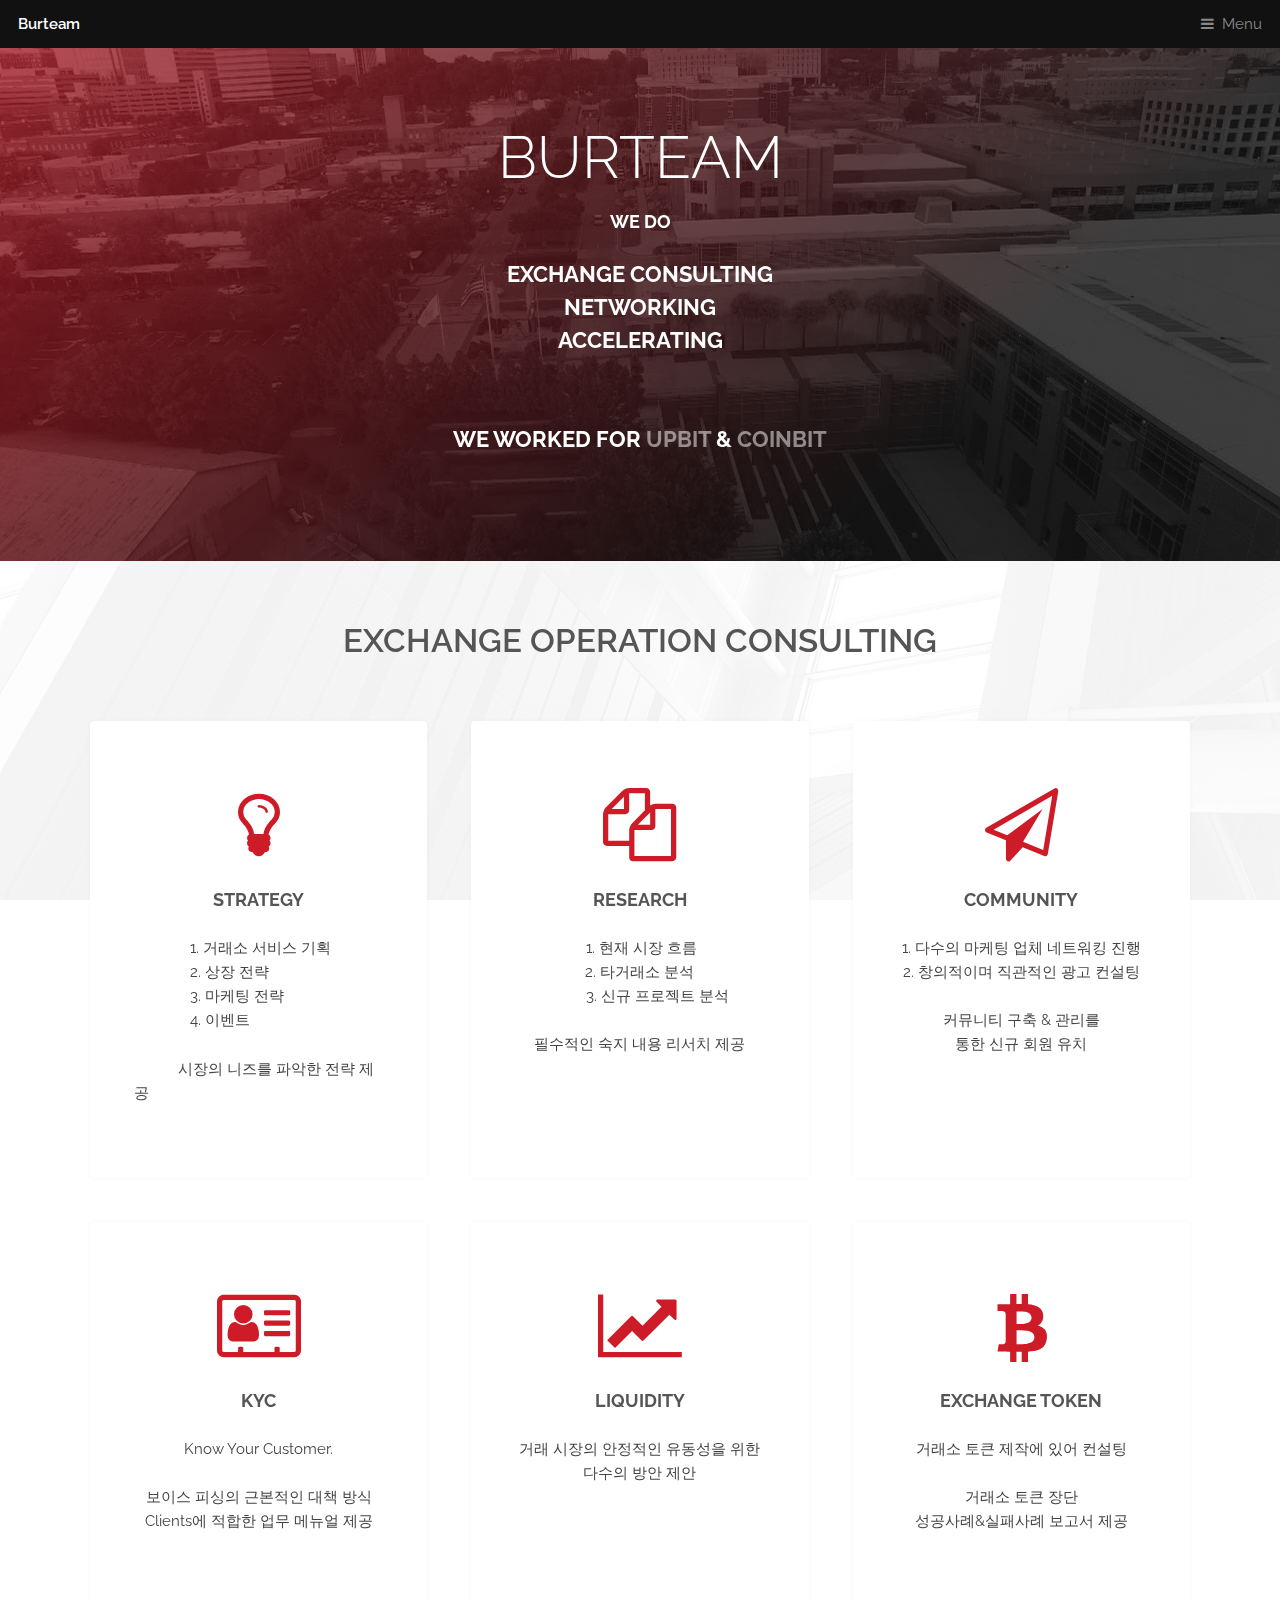
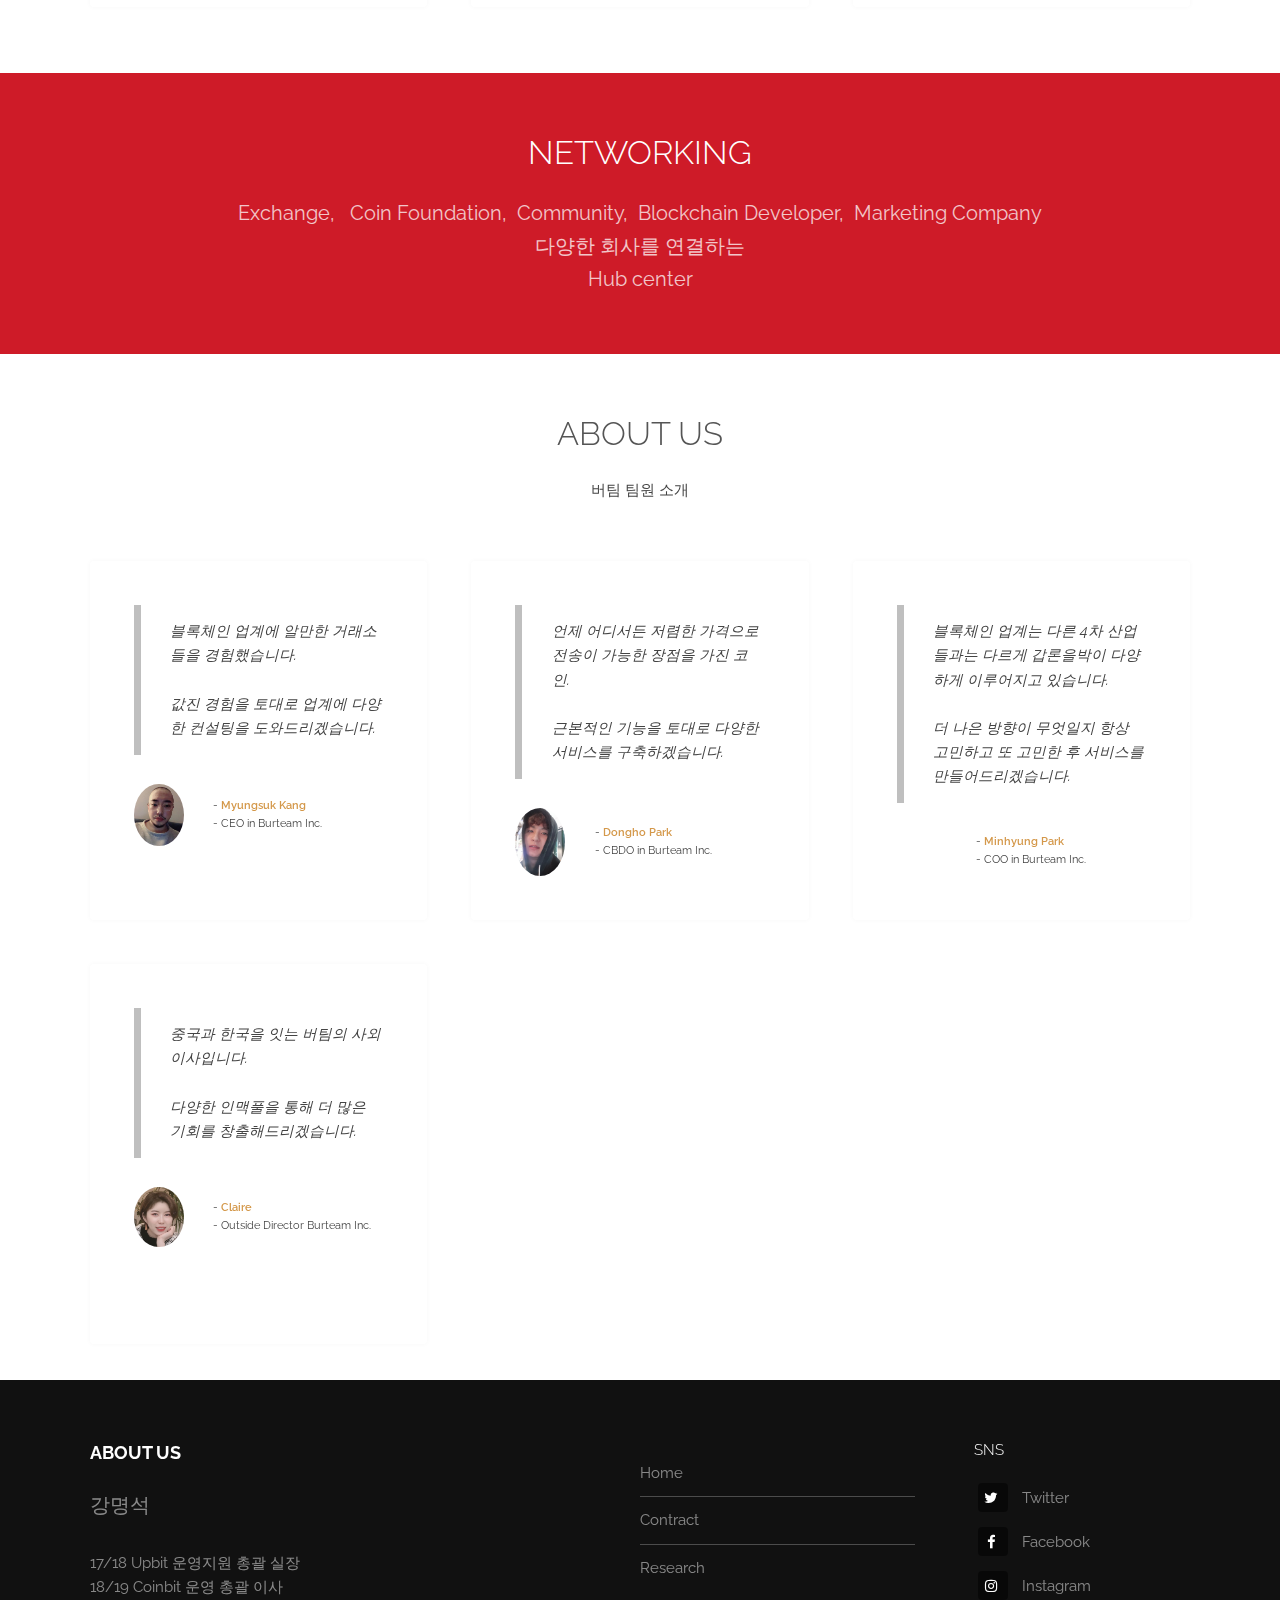
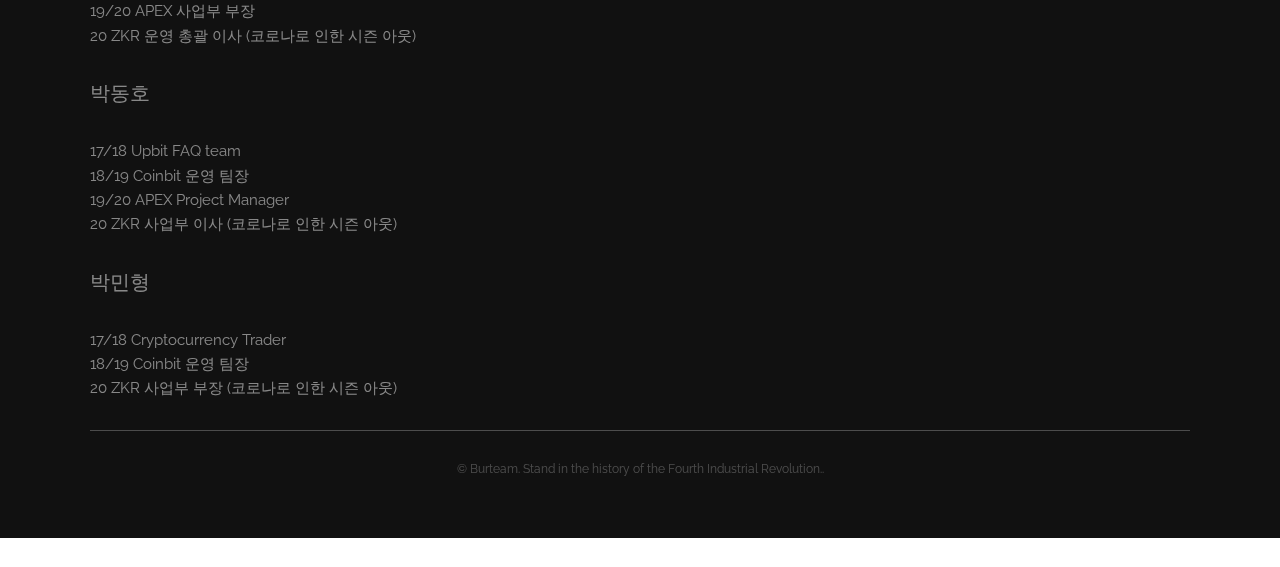
==== commit b174e5cf: "1차" ====
--- a/index.html
+++ b/index.html
@@ -50,14 +50,8 @@
 			<section class="wrapper">
 				<div class="inner">
 					<header class="special">
-						<h2>거래소 운영 컨설팅</h2>
+						<h2><strong>Exchange Operation Consulting</strong></h2>
 						    <p style="text-align:center;">
-거래소 운영 <br>
-전략 기획 <br>
-마케팅 & 홍보<br>
-커뮤니티 구축<br><br>
-
-Overall Exchange Consulting Progress </p>
 					</header>
 					<div class="highlights">
 						<section>
@@ -185,7 +179,7 @@
 								</blockquote>
 								<div class="author">
 									<div class="image">
-										<img src="images/민4.jpg" alt="" />
+										<img src="images/민형.jpg" alt="" />
 									</div>
 									<p class="credit">- <strong>Minhyung Park</strong> <span><br>- COO in Burteam Inc.</span></p>
 								</div>
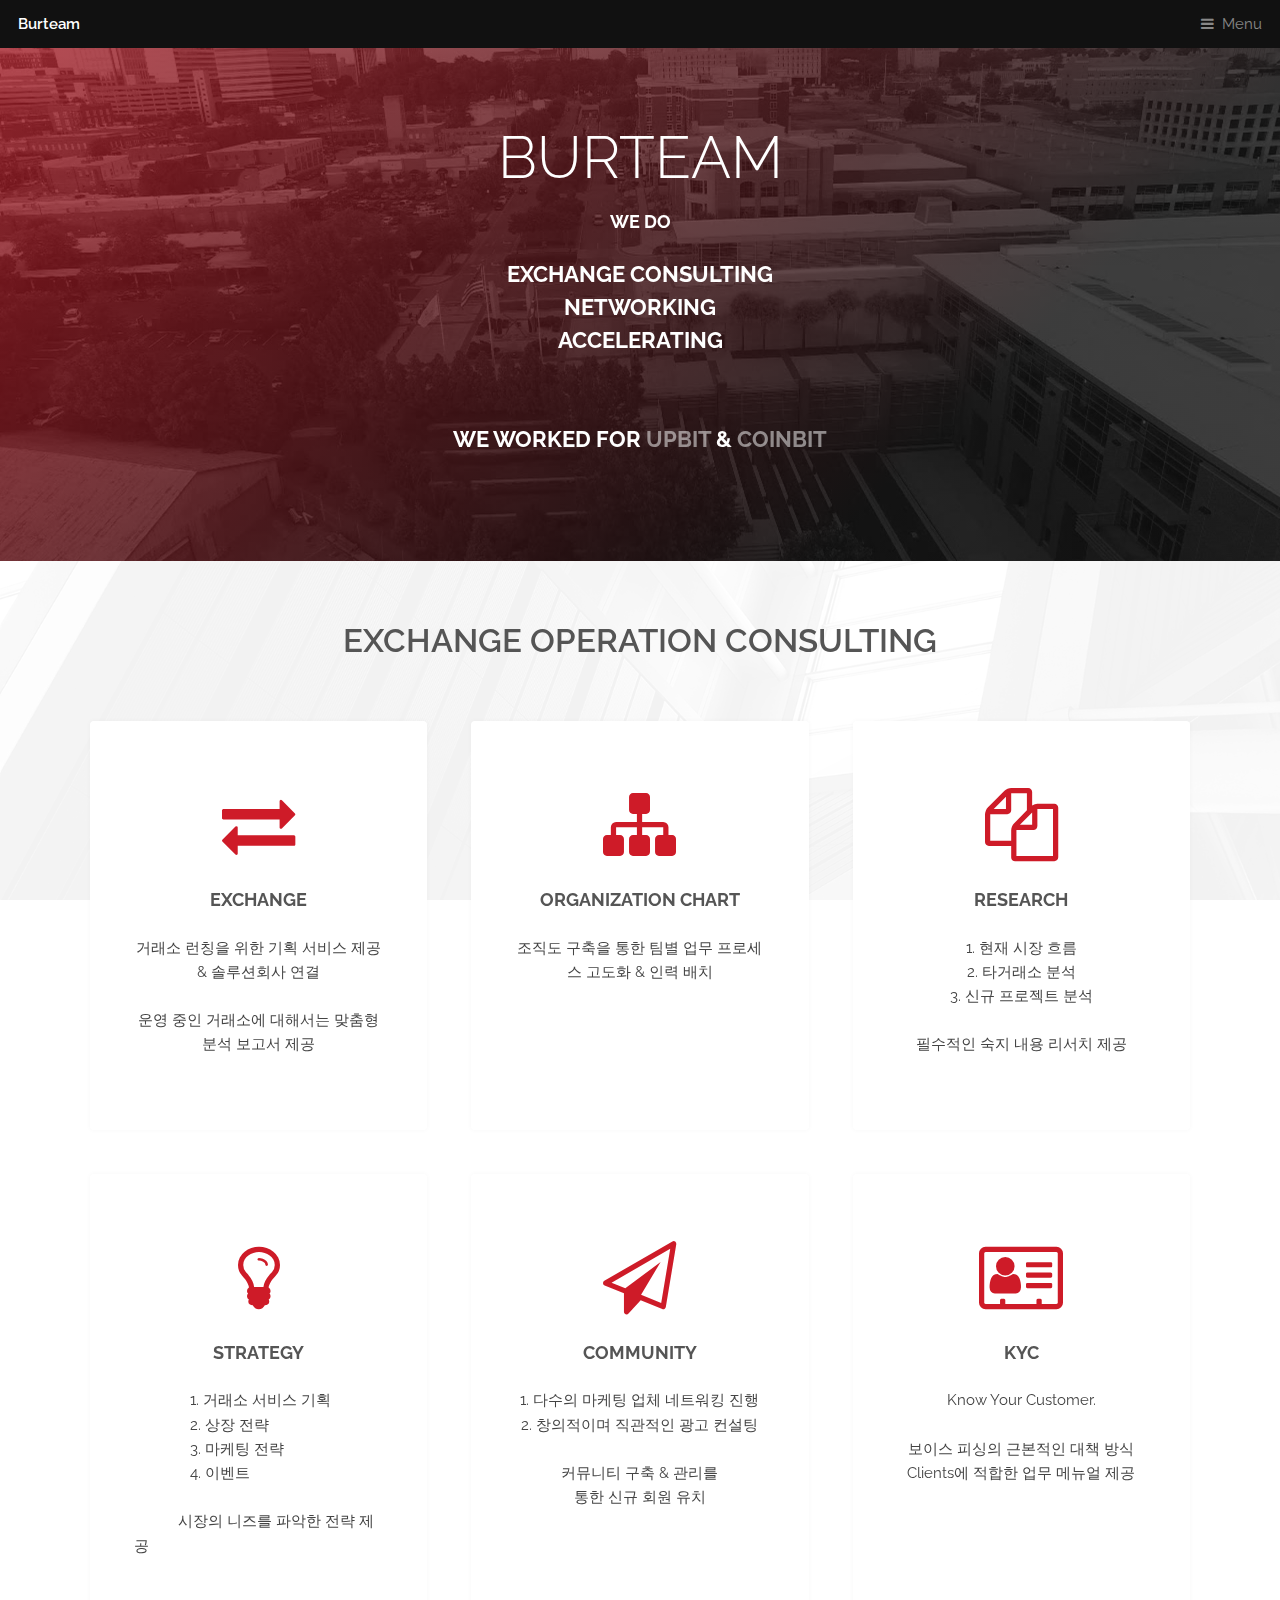
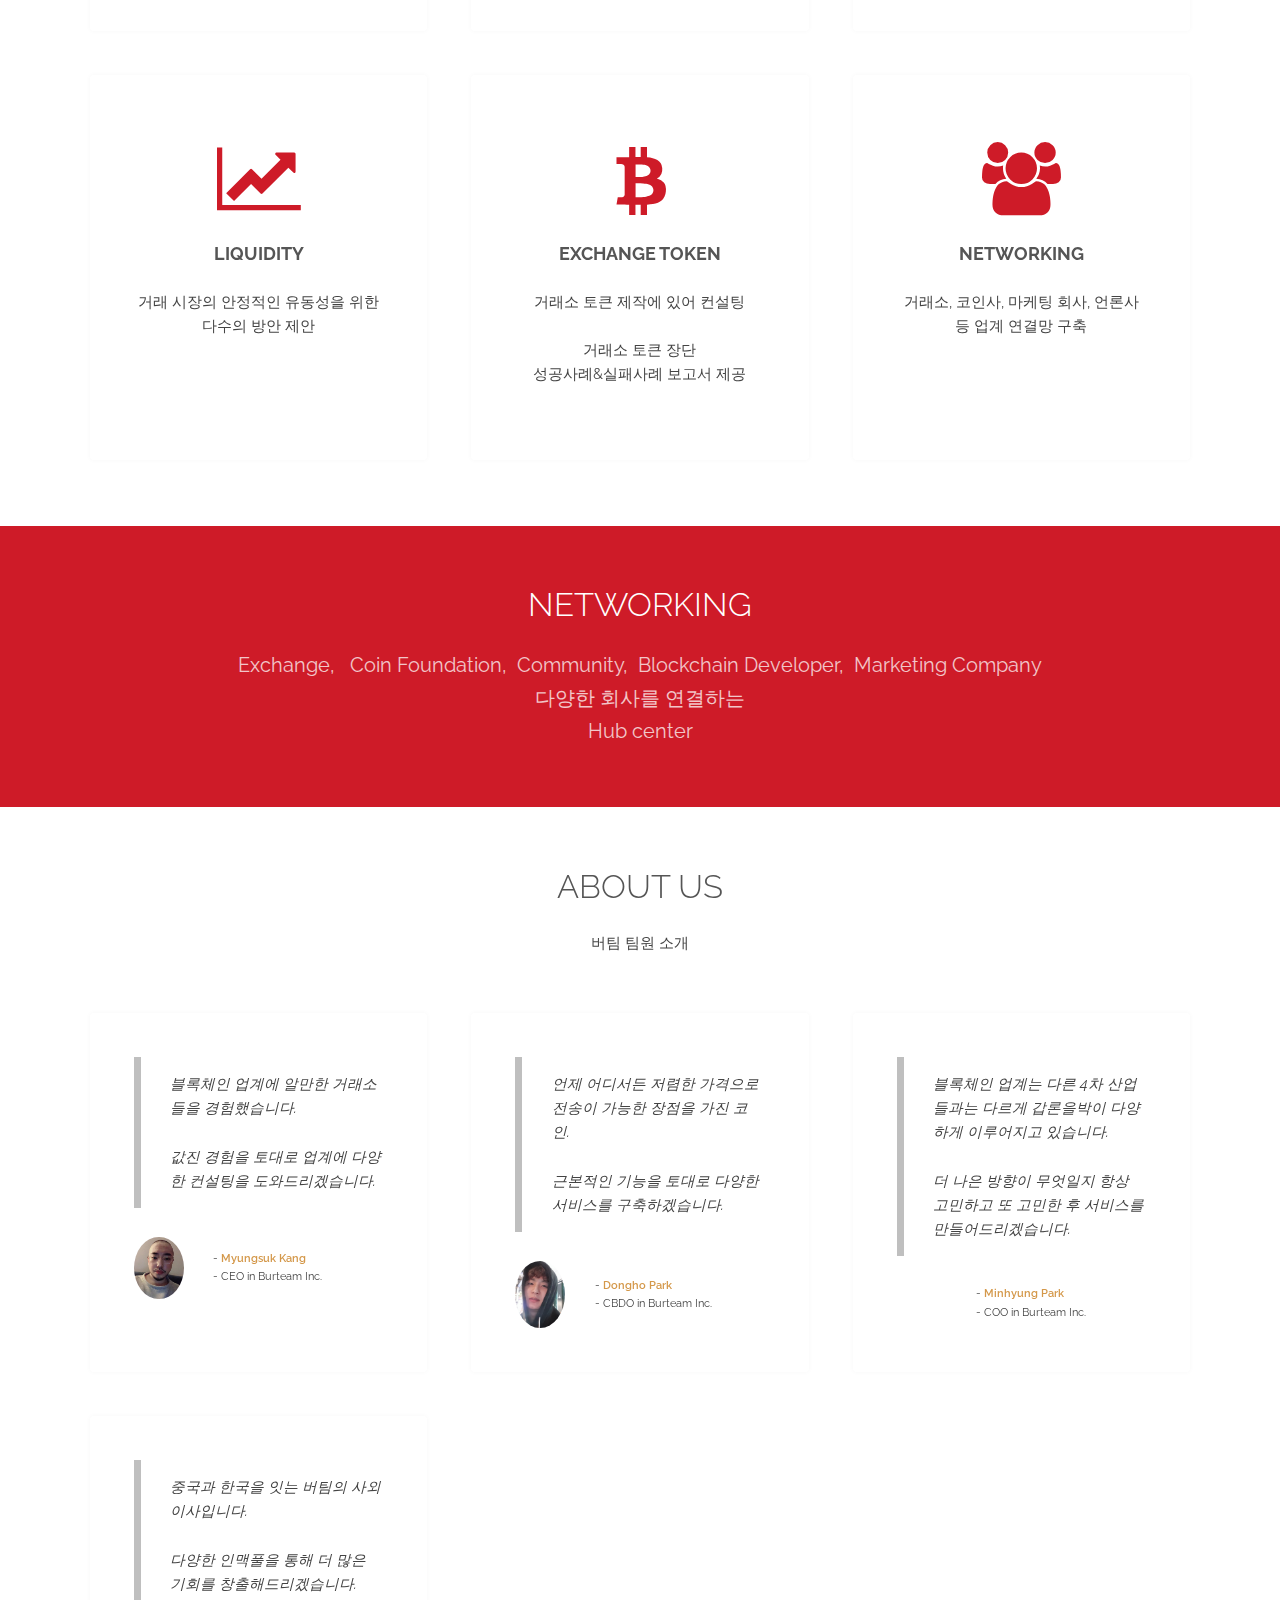
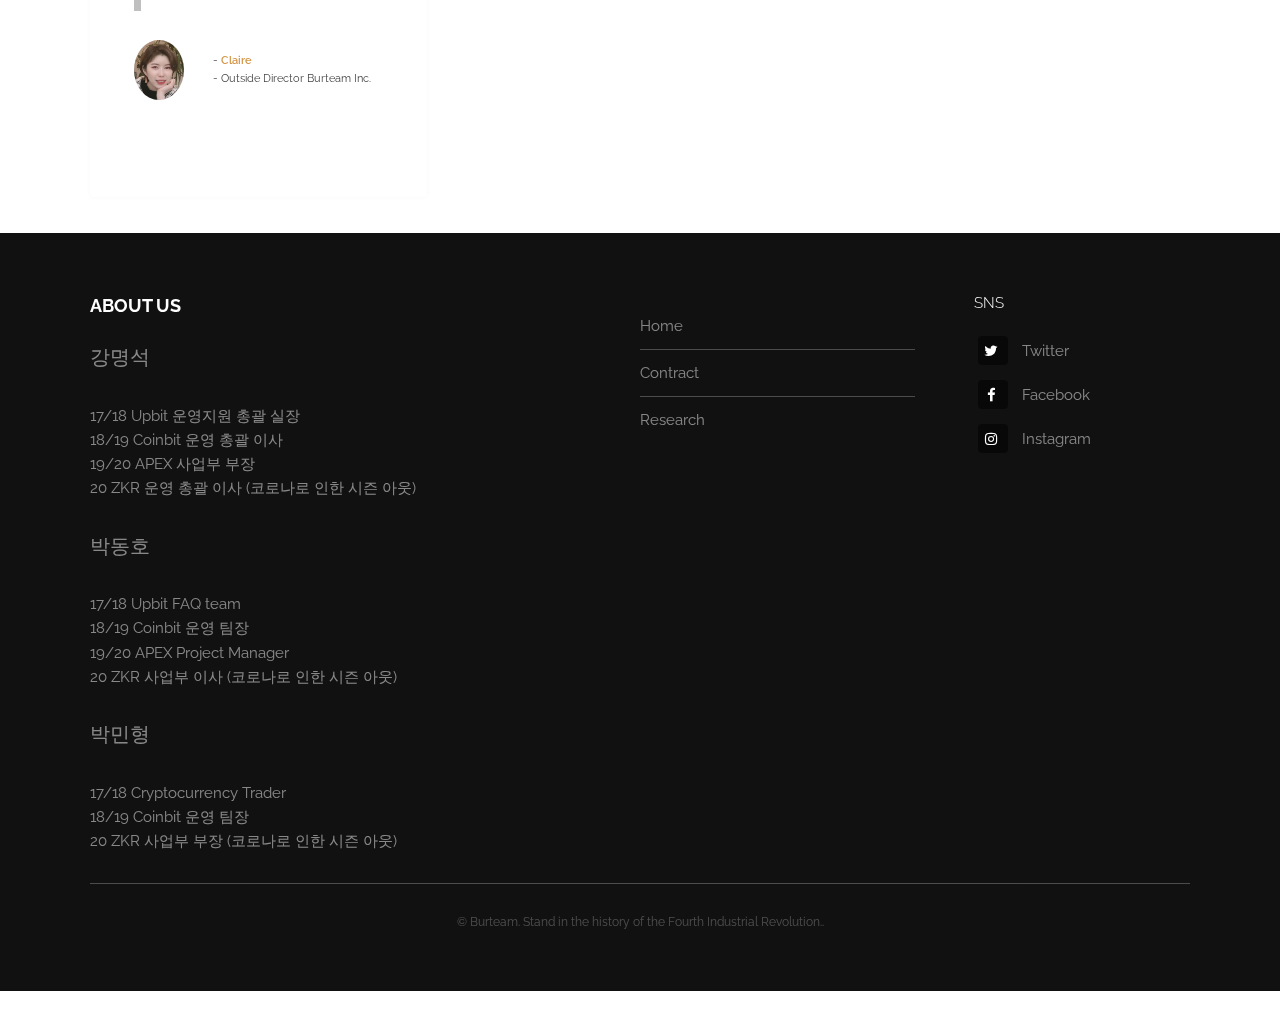
==== commit 46f79c99: "2차" ====
--- a/index.html
+++ b/index.html
@@ -23,7 +23,7 @@
 			<nav id="menu">
 				<ul class="links">
 					<li><a href="index.html">Home</a></li>
-					<li><a href="elements.html">Contract</a></li>
+					<li><a href="service.html">Service Intro</a></li>
 					<li><a href="generic.html">Research</a></li>
 				</ul>
 			</nav>
@@ -51,9 +51,45 @@
 				<div class="inner">
 					<header class="special">
 						<h2><strong>Exchange Operation Consulting</strong></h2>
-						    <p style="text-align:center;">
+						    <p style="text-align:right;">
 					</header>
 					<div class="highlights">
+
+						<section>
+							<div class="content">
+								<header>
+									<a href="#" class="icon fa-exchange"><span class="label">Icon</span></a>
+																		<h3>Exchange</h3>
+								</header>
+								<p> 거래소 런칭을 위한 기획 서비스 제공 & 솔루션회사 연결 <br><br>
+								운영 중인 거래소에 대해서는 맞춤형 분석 보고서 제공</p>
+							</div>
+						</section>
+
+						<section>
+							<div class="content">
+								<header>
+									<a href="#" class="icon fa-sitemap"><span class="label">Icon</span></a>
+									<h3>Organization chart</h3>
+								</header>
+								<p>조직도 구축을 통한 팀별 업무 프로세스 고도화 & 인력 배치</p>
+								</div>
+						</section>
+
+						<section>
+							<div class="content">
+								<header>
+									<a href="#" class="icon fa-files-o"><span class="label">Icon</span></a>
+
+									<h3>Research</h3>
+								</header>
+								<p> 1. 현재 시장 흐름 <br>
+									  2. 타거래소 분석 <br>
+								3. 신규 프로젝트 분석 <br> <br> 필수적인 숙지 내용 리서치 제공 </p>
+							</div>
+						</section>
+
+
 						<section>
 							<div class="content">
 								<header>
@@ -68,18 +104,7 @@
 							</div>
 						</section>
 
-						<section>
-							<div class="content">
-								<header>
-									<a href="#" class="icon fa-files-o"><span class="label">Icon</span></a>
-
-									<h3>Research</h3>
-								</header>
-								<p> &nbsp;1. 현재 시장 흐름 <br>
-									  2. 타거래소 분석 <br>
-									&nbsp;&nbsp;&nbsp;&nbsp;&nbsp;&nbsp;&nbsp;&nbsp;	3. 신규 프로젝트 분석 <br> <br> 필수적인 숙지 내용 리서치 제공 </p>
-							</div>
-						</section>
+
 
 						<section>
 							<div class="content">
@@ -125,10 +150,21 @@
 								성공사례&실패사례 보고서 제공</p>
 							</div>
 						</section>
+						<section>
+							<div class="content">
+								<header>
+									<a href="#" class="icon fa-users"><span class="label">Icon</span></a>
+									<h3>Networking</h3>
+								</header>
+								<p>거래소, 코인사, 마케팅 회사, 언론사 등 업계 연결망 구축</p>
+							</div>
+						</section>
 
 					</div>
 				</div>
 			</section>
+
+
 
 		<!-- CTA -->
 			<section id="cta" class="wrapper">
